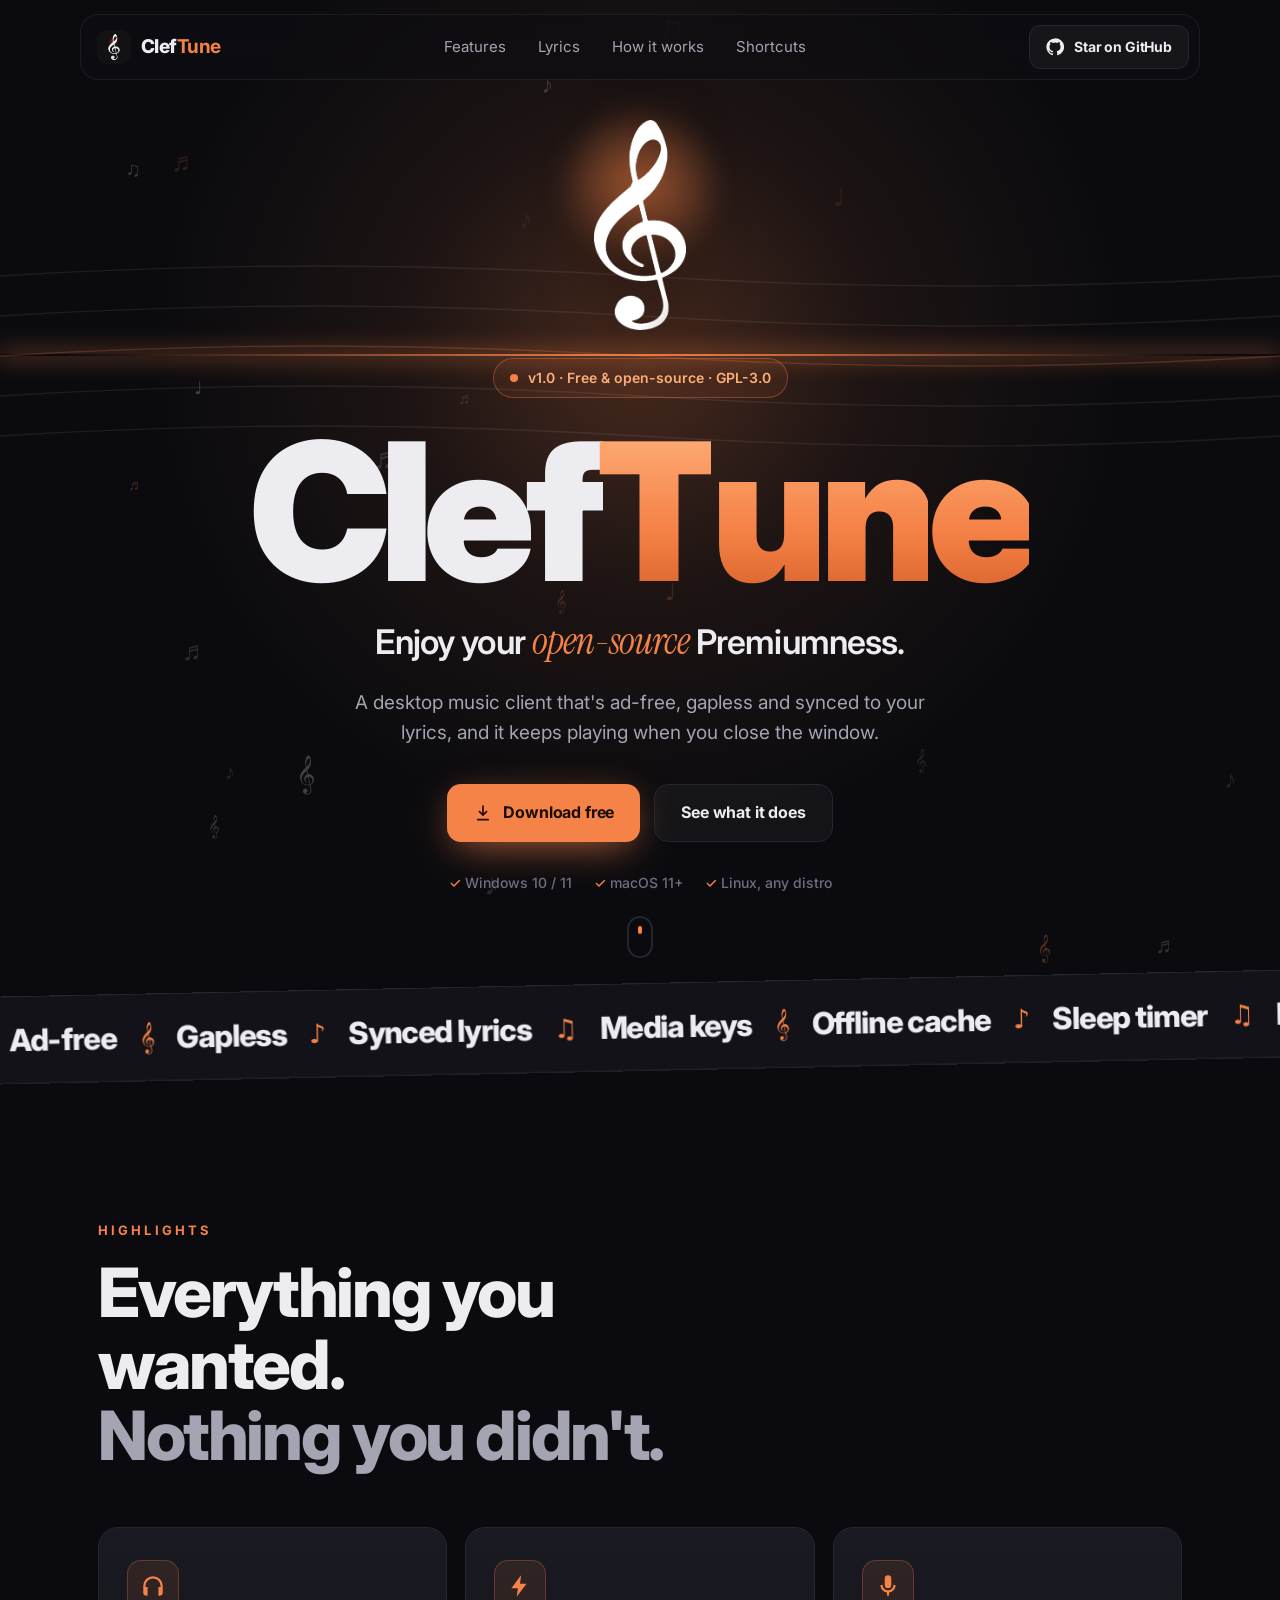
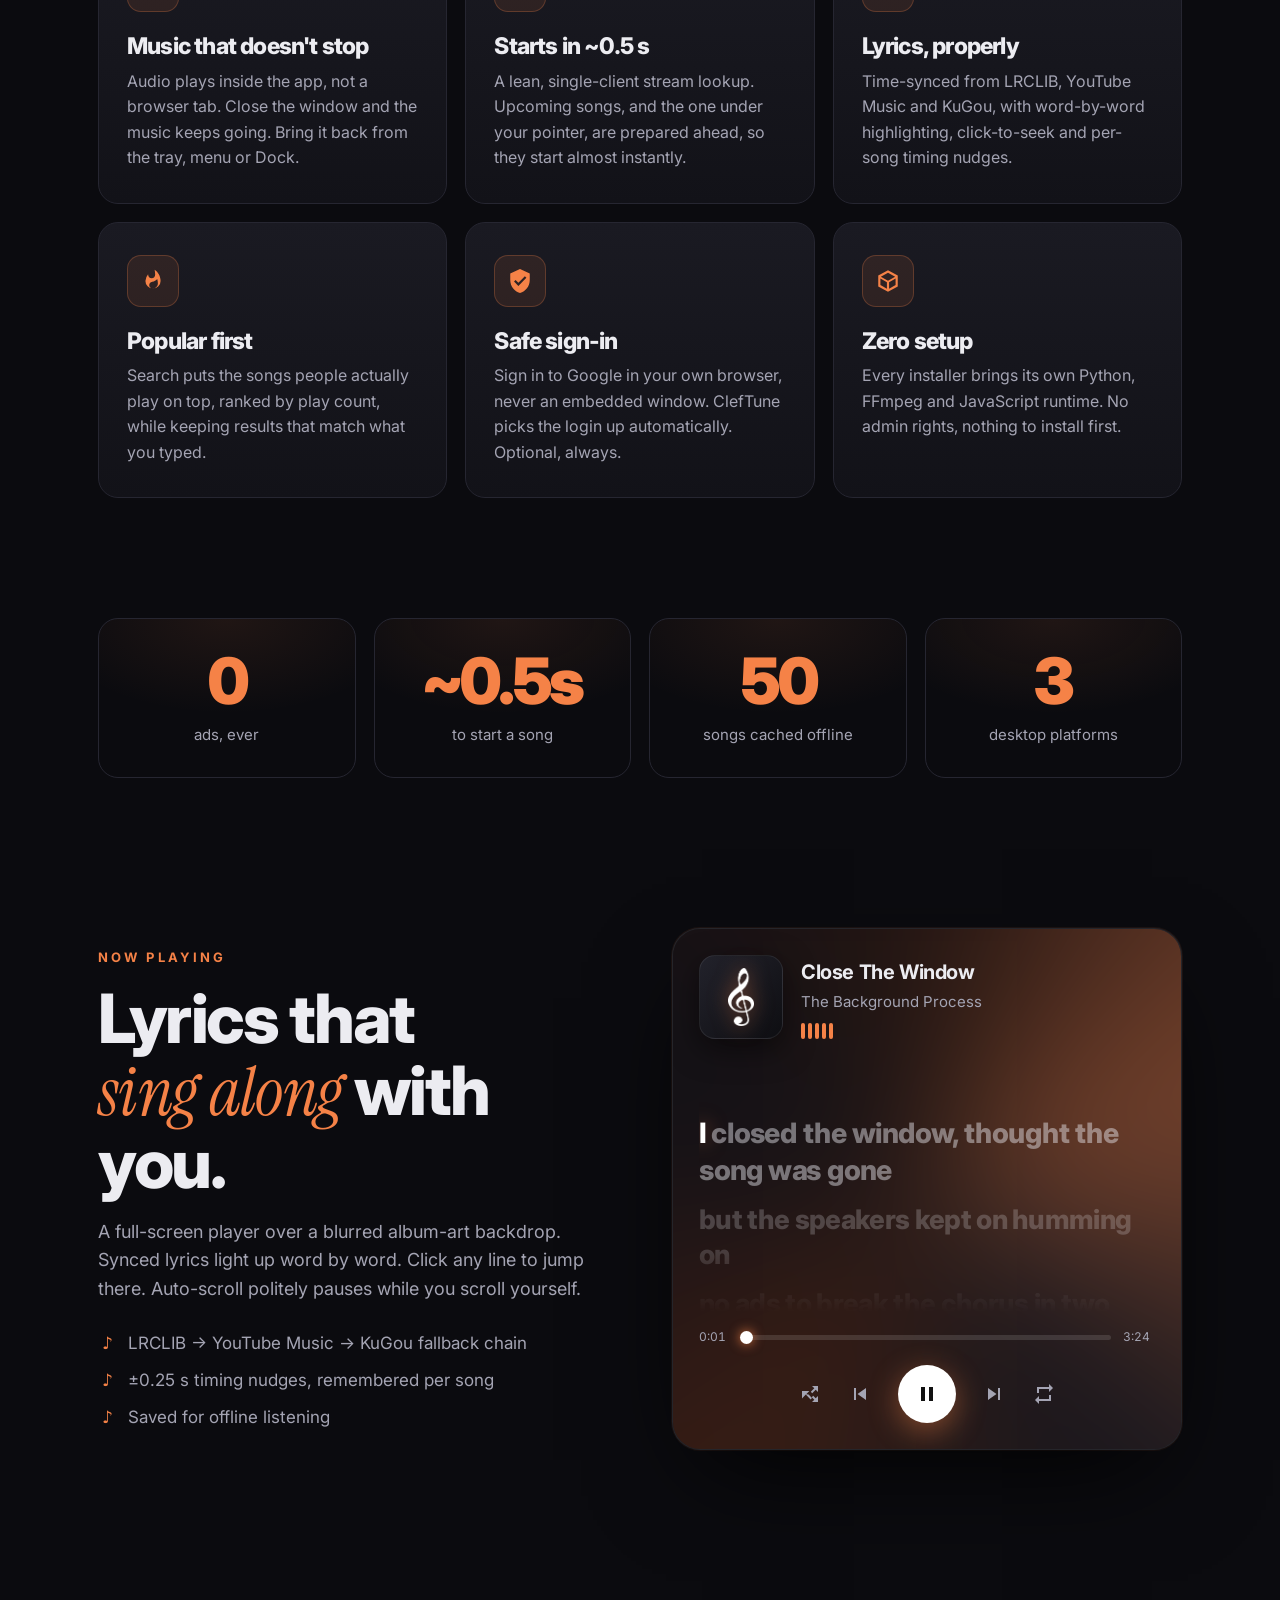
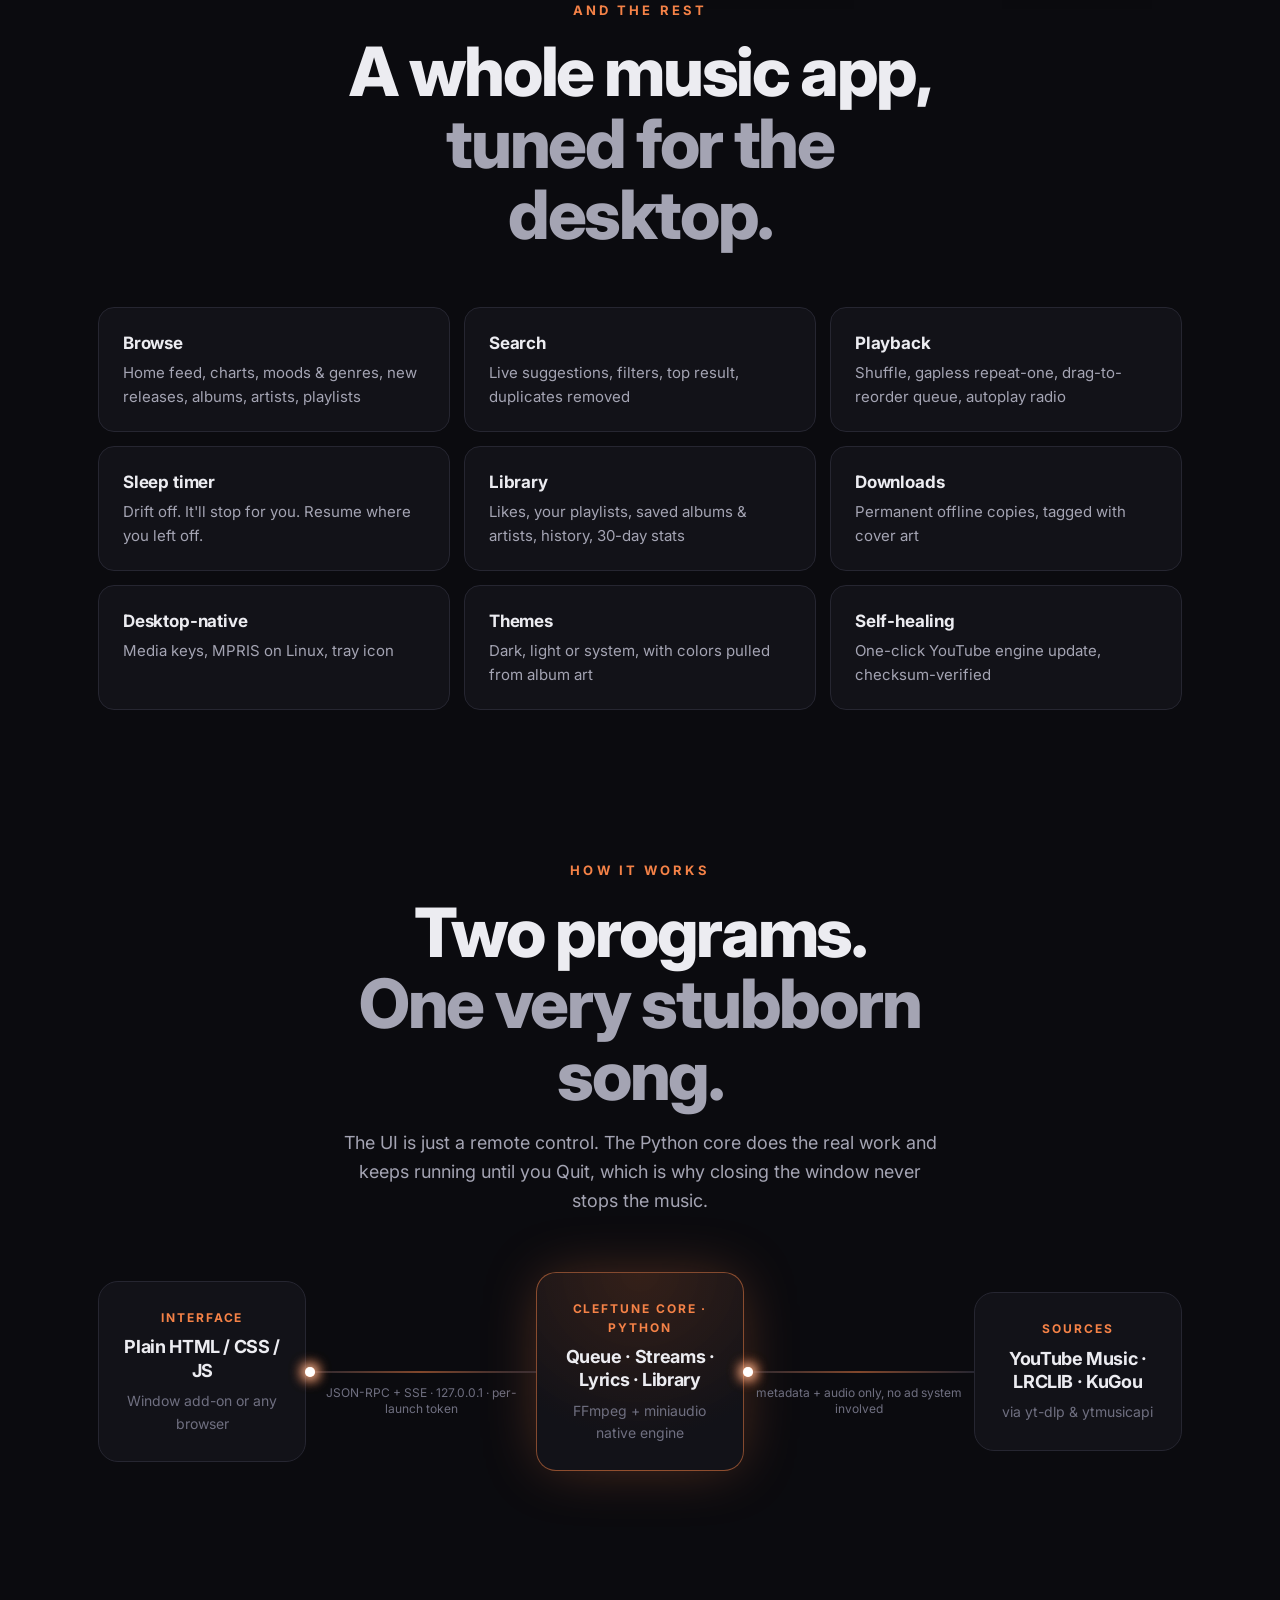
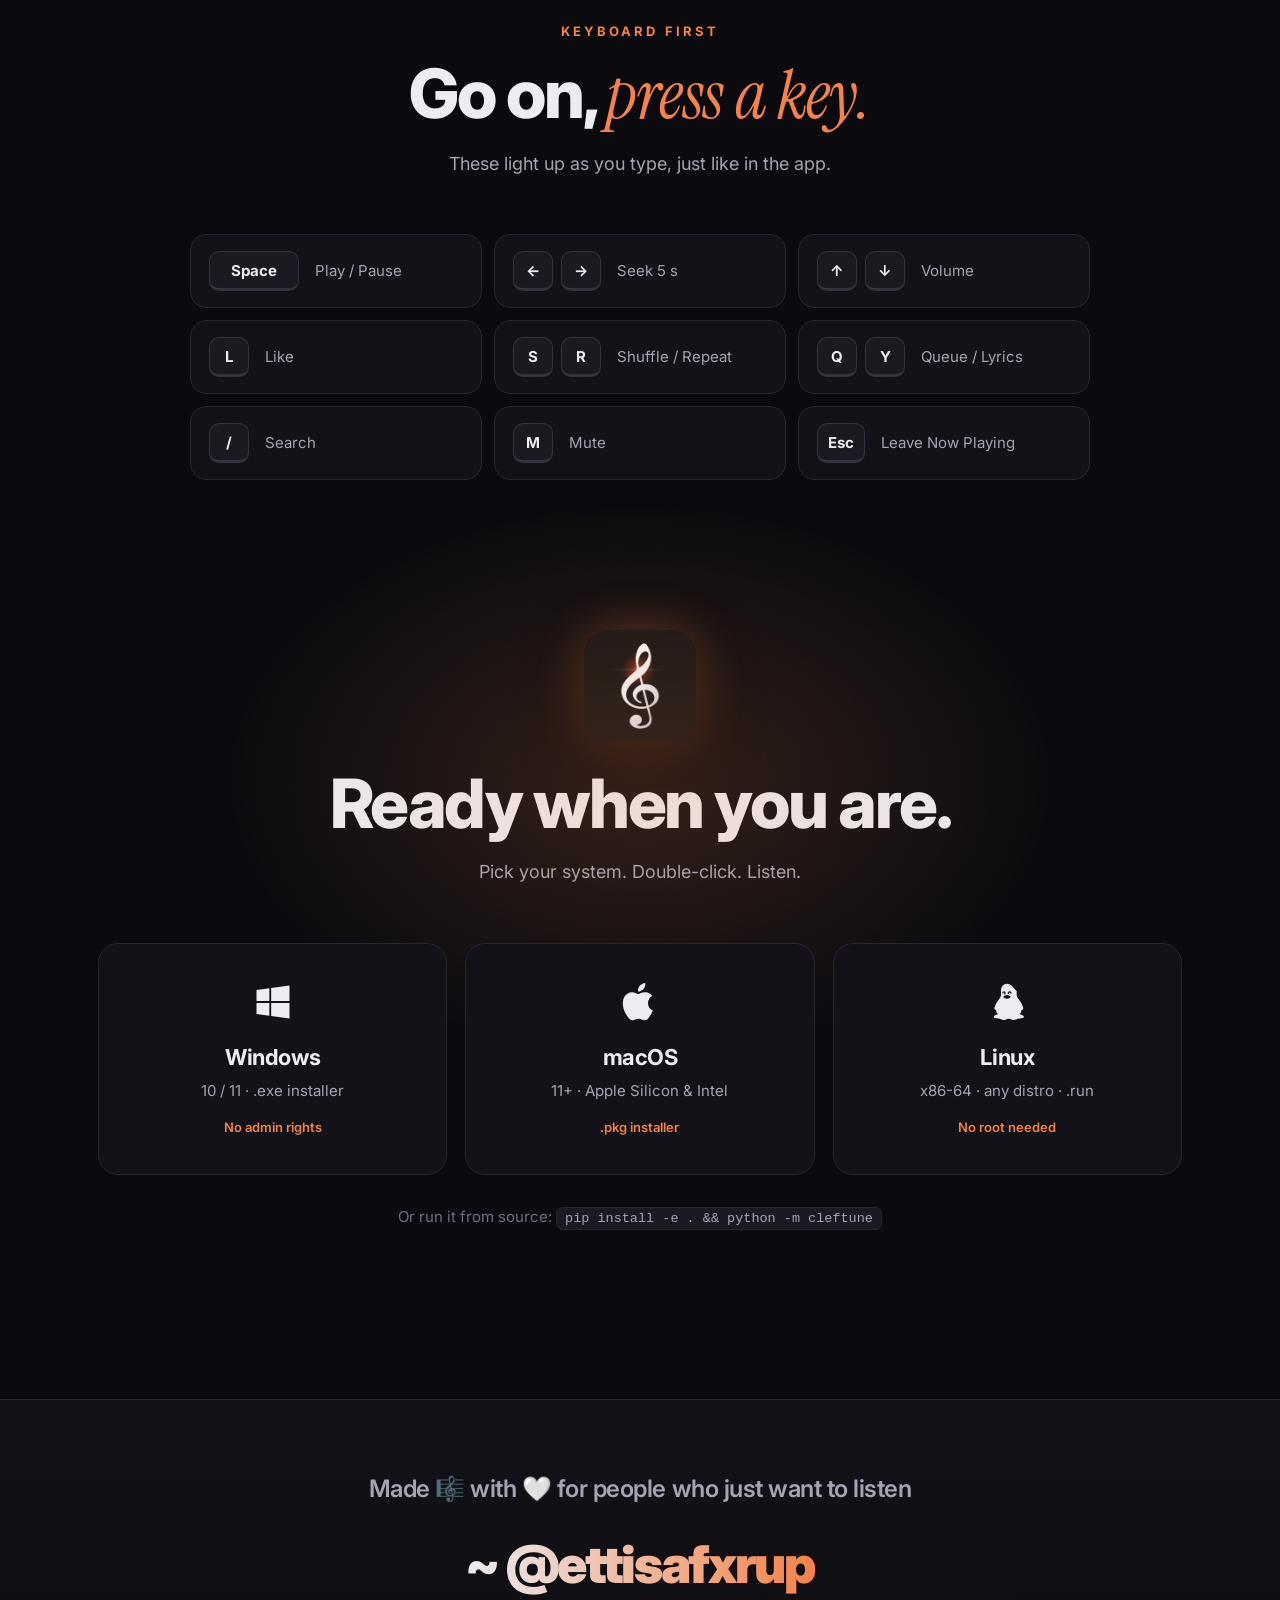
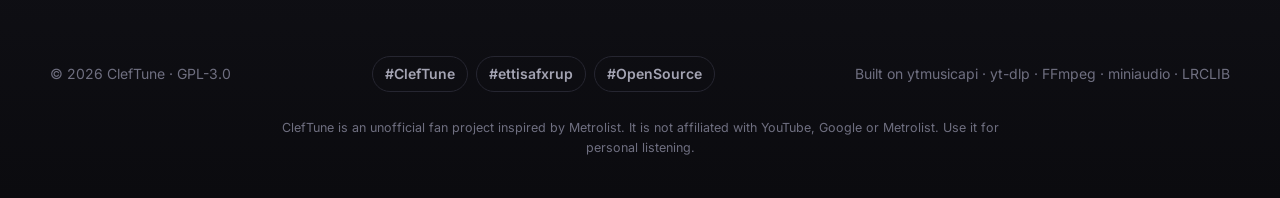
==== docs/index.html @ 4bea522e "web: cleftune web added" ====
<!doctype html>
<html lang="en" class="no-js">
<head>
  <meta charset="utf-8">
  <meta name="viewport" content="width=device-width, initial-scale=1">
  <title>ClefTune · Enjoy your Open-source Premiumness</title>
  <meta name="description" content="ClefTune is a free, open-source desktop music client for Windows, macOS and Linux. Ad-free, gapless, synced lyrics, and it keeps playing when you close the window.">
  <meta name="author" content="ettisafxrup">
  <meta name="theme-color" content="#0e0e12">
  <meta property="og:title" content="ClefTune">
  <meta property="og:description" content="Ad-free, gapless desktop music with synced lyrics. Free and open-source for Windows, macOS and Linux.">
  <meta property="og:image" content="assets/logo.png">
  <link rel="icon" type="image/png" href="assets/logo.png">
  <link rel="preconnect" href="https://fonts.googleapis.com">
  <link rel="preconnect" href="https://fonts.gstatic.com" crossorigin>
  <link href="https://fonts.googleapis.com/css2?family=Inter:wght@400;500;600;700;800;900&family=Instrument+Serif:ital@1&display=swap" rel="stylesheet">
  <link rel="stylesheet" href="style.css">
  <script defer src="script.js"></script>
</head>
<body>
  <div class="cursor" aria-hidden="true"><div class="cursor-clef"></div></div>
  <div class="cursor-ring" aria-hidden="true"></div>
  <div class="progress" aria-hidden="true"></div>

  <header class="nav">
    <a class="brand" href="#top" aria-label="ClefTune home">
      <img src="assets/logo.png" alt="" width="34" height="34">
      <span>Clef<b>Tune</b></span>
    </a>
    <nav class="nav-links">
      <a href="#features">Features</a>
      <a href="#lyrics">Lyrics</a>
      <a href="#how">How it works</a>
      <a href="#keys">Shortcuts</a>
    </nav>
    <a class="btn btn-ghost btn-sm magnetic" href="https://github.com/ettisafxrup/ClefTune" target="_blank" rel="noopener">
      <svg viewBox="0 0 24 24" width="18" height="18" aria-hidden="true"><path fill="currentColor" d="M12 .5a11.5 11.5 0 0 0-3.64 22.41c.58.1.79-.25.79-.56v-2c-3.2.7-3.88-1.37-3.88-1.37-.53-1.33-1.28-1.69-1.28-1.69-1.05-.71.08-.7.08-.7 1.16.08 1.77 1.19 1.77 1.19 1.03 1.77 2.7 1.26 3.36.96.1-.75.4-1.26.73-1.55-2.55-.29-5.24-1.28-5.24-5.68 0-1.26.45-2.28 1.19-3.09-.12-.29-.52-1.46.11-3.05 0 0 .97-.31 3.17 1.18a11 11 0 0 1 5.77 0c2.2-1.49 3.17-1.18 3.17-1.18.63 1.59.23 2.76.11 3.05.74.81 1.19 1.83 1.19 3.09 0 4.41-2.69 5.38-5.25 5.67.41.36.78 1.06.78 2.14v3.17c0 .31.21.67.8.56A11.5 11.5 0 0 0 12 .5Z"/></svg>
      <span>Star on GitHub</span>
    </a>
  </header>

  <main id="top">
    <!-- ============ HERO ============ -->
    <section class="hero">
      <canvas class="notes" aria-hidden="true"></canvas>
      <div class="hero-glow" aria-hidden="true"></div>
      <div class="staff" aria-hidden="true">
        <svg viewBox="0 0 1440 200" preserveAspectRatio="none">
          <path d="M0 20 Q 360 0 720 20 T 1440 20"/>
          <path d="M0 60 Q 360 40 720 60 T 1440 60"/>
          <path d="M0 100 Q 360 80 720 100 T 1440 100"/>
          <path d="M0 140 Q 360 120 720 140 T 1440 140"/>
          <path d="M0 180 Q 360 160 720 180 T 1440 180"/>
        </svg>
        <div class="flare"></div>
      </div>

      <div class="hero-inner">
        <div class="hero-clef" aria-hidden="true">
          <div class="clef-glow"></div>
          <img src="assets/clef.png" alt="" width="211" height="480">
        </div>

        <p class="pill reveal"><span class="dot"></span> v1.0 · Free &amp; open-source · GPL-3.0</p>
        <h1 class="title" aria-label="ClefTune">
          <span class="split">Clef</span><span class="split accent">Tune</span>
        </h1>
        <p class="tagline reveal">Enjoy your <em>open-source</em> Premiumness.</p>
        <p class="lede reveal">A desktop music client that's ad-free, gapless and synced to your lyrics, and it keeps playing when you close the window.</p>

        <div class="cta reveal">
          <a class="btn btn-primary magnetic" href="#download">
            <svg viewBox="0 0 24 24" width="20" height="20" aria-hidden="true"><path fill="currentColor" d="M12 16 6.5 10.5l1.4-1.4 3.1 3.1V3h2v9.2l3.1-3.1 1.4 1.4L12 16Zm-7 5v-2h14v2H5Z"/></svg>
            Download free
          </a>
          <a class="btn btn-ghost magnetic" href="#features">See what it does</a>
        </div>

        <ul class="platforms reveal" aria-label="Platforms">
          <li>Windows 10 / 11</li><li>macOS 11+</li><li>Linux, any distro</li>
        </ul>
      </div>

      <a class="scroll-hint" href="#marquee" aria-label="Scroll down"><span></span></a>
    </section>

    <!-- ============ MARQUEE ============ -->
    <div class="marquee" id="marquee" aria-hidden="true">
      <div class="marquee-track">
        <span>Ad-free</span><i>𝄞</i><span>Gapless</span><i>♪</i><span>Synced lyrics</span><i>♫</i><span>Media keys</span><i>𝄞</i><span>Offline cache</span><i>♪</i><span>Sleep timer</span><i>♫</i><span>Radio mixes</span><i>𝄞</i><span>Zero setup</span><i>♪</i><span>Colors from album art</span><i>♫</i>
        <span>Ad-free</span><i>𝄞</i><span>Gapless</span><i>♪</i><span>Synced lyrics</span><i>♫</i><span>Media keys</span><i>𝄞</i><span>Offline cache</span><i>♪</i><span>Sleep timer</span><i>♫</i><span>Radio mixes</span><i>𝄞</i><span>Zero setup</span><i>♪</i><span>Colors from album art</span><i>♫</i>
      </div>
    </div>

    <!-- ============ FEATURES ============ -->
    <section class="section" id="features">
      <div class="section-head reveal">
        <p class="kicker">Highlights</p>
        <h2>Everything you wanted.<br><span class="muted">Nothing you didn't.</span></h2>
      </div>

      <div class="cards">
        <article class="card reveal" style="--d:0">
          <div class="card-icon">
            <svg viewBox="0 0 24 24"><path d="M12 3a9 9 0 0 0-9 9v6a3 3 0 0 0 3 3h1v-8H5v-1a7 7 0 0 1 14 0v1h-2v8h1a3 3 0 0 0 3-3v-6a9 9 0 0 0-9-9Z"/></svg>
          </div>
          <h3>Music that doesn't stop</h3>
          <p>Audio plays inside the app, not a browser tab. Close the window and the music keeps going. Bring it back from the tray, menu or Dock.</p>
        </article>
        <article class="card reveal" style="--d:1">
          <div class="card-icon">
            <svg viewBox="0 0 24 24"><path d="M13 2 4 14h6l-1 8 9-12h-6l1-8Z"/></svg>
          </div>
          <h3>Starts in ~0.5 s</h3>
          <p>A lean, single-client stream lookup. Upcoming songs, and the one under your pointer, are prepared ahead, so they start almost instantly.</p>
        </article>
        <article class="card reveal" style="--d:2">
          <div class="card-icon">
            <svg viewBox="0 0 24 24"><path d="M12 14a3 3 0 0 0 3-3V5a3 3 0 0 0-6 0v6a3 3 0 0 0 3 3Zm5-3a5 5 0 0 1-10 0H5a7 7 0 0 0 6 6.92V21h2v-3.08A7 7 0 0 0 19 11h-2Z"/></svg>
          </div>
          <h3>Lyrics, properly</h3>
          <p>Time-synced from LRCLIB, YouTube Music and KuGou, with word-by-word highlighting, click-to-seek and per-song timing nudges.</p>
        </article>
        <article class="card reveal" style="--d:0">
          <div class="card-icon">
            <svg viewBox="0 0 24 24"><path d="M13.5 1.5S14 4 14 6c0 2-1.3 3.5-3.2 3.5-1.9 0-3.3-1.5-3.3-3.5V5.8A10 10 0 0 0 5 12a7 7 0 0 0 14 0c0-4.4-2.2-8.3-5.5-10.5ZM11.7 19c-1.8 0-3.2-1.4-3.2-3.1 0-1.6 1-2.7 2.8-3.1 1.8-.4 3.6-1.2 4.6-2.6.4 1.3.6 2.7.6 4.1 0 2.6-2.1 4.7-4.8 4.7Z"/></svg>
          </div>
          <h3>Popular first</h3>
          <p>Search puts the songs people actually play on top, ranked by play count, while keeping results that match what you typed.</p>
        </article>
        <article class="card reveal" style="--d:1">
          <div class="card-icon">
            <svg viewBox="0 0 24 24"><path d="M12 1 3 5v6c0 5.6 3.8 10.7 9 12 5.2-1.3 9-6.4 9-12V5l-9-4Zm-1.5 15.5-4-4 1.4-1.4 2.6 2.6 6-6 1.4 1.4-7.4 7.4Z"/></svg>
          </div>
          <h3>Safe sign-in</h3>
          <p>Sign in to Google in your own browser, never an embedded window. ClefTune picks the login up automatically. Optional, always.</p>
        </article>
        <article class="card reveal" style="--d:2">
          <div class="card-icon">
            <svg viewBox="0 0 24 24"><path d="m12 2 9 5v10l-9 5-9-5V7l9-5Zm0 2.3L5.4 8 12 11.7 18.6 8 12 4.3ZM5 9.7v6.1l6 3.4v-6.1L5 9.7Zm8 9.5 6-3.4V9.7l-6 3.4v6.1Z"/></svg>
          </div>
          <h3>Zero setup</h3>
          <p>Every installer brings its own Python, FFmpeg and JavaScript runtime. No admin rights, nothing to install first.</p>
        </article>
      </div>
    </section>

    <!-- ============ STATS ============ -->
    <section class="stats">
      <div class="stat reveal"><b><span class="count" data-to="0">0</span></b><span>ads, ever</span></div>
      <div class="stat reveal"><b>~<span class="count" data-to="0.5" data-dec="1">0</span>s</b><span>to start a song</span></div>
      <div class="stat reveal"><b><span class="count" data-to="50">0</span></b><span>songs cached offline</span></div>
      <div class="stat reveal"><b><span class="count" data-to="3">0</span></b><span>desktop platforms</span></div>
    </section>

    <!-- ============ NOW PLAYING / LYRICS ============ -->
    <section class="section split-section" id="lyrics">
      <div class="section-head reveal">
        <p class="kicker">Now Playing</p>
        <h2>Lyrics that<br><span class="serif">sing along</span> with you.</h2>
        <p class="muted">A full-screen player over a blurred album-art backdrop. Synced lyrics light up word by word. Click any line to jump there. Auto-scroll politely pauses while you scroll yourself.</p>
        <ul class="ticks">
          <li>LRCLIB → YouTube Music → KuGou fallback chain</li>
          <li>±0.25 s timing nudges, remembered per song</li>
          <li>Saved for offline listening</li>
        </ul>
      </div>

      <div class="player reveal" aria-label="Animated preview of the Now Playing screen">
        <div class="player-bg"></div>
        <div class="player-top">
          <div class="art">
            <img src="assets/clef.png" alt="" width="211" height="480">
          </div>
          <div class="meta">
            <b>Close The Window</b>
            <span>The Background Process</span>
            <div class="eq" aria-hidden="true"><i></i><i></i><i></i><i></i><i></i></div>
          </div>
        </div>
        <div class="lyrics" aria-hidden="true"></div>
        <div class="bar">
          <span class="time cur">0:00</span>
          <div class="track"><div class="fill"></div><div class="knob"></div></div>
          <span class="time">3:24</span>
        </div>
        <div class="controls" aria-hidden="true">
          <svg viewBox="0 0 24 24"><path d="M10.6 12.6 14 16l-1.4 1.4-4.8-4.8L4 16.4V9h7.4L8.2 12.2l2.4.4ZM14 4h6v6l-2.3-2.3-3.5 3.5-1.4-1.4 3.5-3.5L14 4Zm6 10v6h-6l2.3-2.3-2.5-2.5 1.4-1.4 2.5 2.5L20 14Z"/></svg>
          <svg viewBox="0 0 24 24"><path d="M6 6h2v12H6V6Zm3.5 6L18 18V6l-8.5 6Z"/></svg>
          <button class="play" tabindex="-1"><svg viewBox="0 0 24 24"><path d="M6 5h4v14H6V5Zm8 0h4v14h-4V5Z"/></svg></button>
          <svg viewBox="0 0 24 24"><path d="M16 6h2v12h-2V6ZM6 18l8.5-6L6 6v12Z"/></svg>
          <svg viewBox="0 0 24 24"><path d="M7 7h10v3l4-4-4-4v3H5v6h2V7Zm10 10H7v-3l-4 4 4 4v-3h12v-6h-2v4Z"/></svg>
        </div>
      </div>
    </section>

    <!-- ============ EVERYTHING ELSE ============ -->
    <section class="section" id="more">
      <div class="section-head reveal center">
        <p class="kicker">And the rest</p>
        <h2>A whole music app,<br><span class="muted">tuned for the desktop.</span></h2>
      </div>
      <div class="chips">
        <div class="chip reveal"><b>Browse</b>Home feed, charts, moods &amp; genres, new releases, albums, artists, playlists</div>
        <div class="chip reveal"><b>Search</b>Live suggestions, filters, top result, duplicates removed</div>
        <div class="chip reveal"><b>Playback</b>Shuffle, gapless repeat-one, drag-to-reorder queue, autoplay radio</div>
        <div class="chip reveal"><b>Sleep timer</b>Drift off. It'll stop for you. Resume where you left off.</div>
        <div class="chip reveal"><b>Library</b>Likes, your playlists, saved albums &amp; artists, history, 30-day stats</div>
        <div class="chip reveal"><b>Downloads</b>Permanent offline copies, tagged with cover art</div>
        <div class="chip reveal"><b>Desktop-native</b>Media keys, MPRIS on Linux, tray icon</div>
        <div class="chip reveal"><b>Themes</b>Dark, light or system, with colors pulled from album art</div>
        <div class="chip reveal"><b>Self-healing</b>One-click YouTube engine update, checksum-verified</div>
      </div>
    </section>

    <!-- ============ HOW IT WORKS ============ -->
    <section class="section" id="how">
      <div class="section-head reveal center">
        <p class="kicker">How it works</p>
        <h2>Two programs.<br><span class="muted">One very stubborn song.</span></h2>
        <p class="muted narrow">The UI is just a remote control. The Python core does the real work and keeps running until you Quit, which is why closing the window never stops the music.</p>
      </div>

      <div class="diagram reveal">
        <div class="node ui">
          <small>Interface</small>
          <b>Plain HTML / CSS / JS</b>
          <span>Window add-on or any browser</span>
        </div>
        <div class="wire" aria-hidden="true">
          <span class="wire-label">JSON-RPC + SSE · 127.0.0.1 · per-launch token</span>
          <i class="pulse"></i><i class="pulse p2"></i><i class="pulse p3"></i>
        </div>
        <div class="node core">
          <small>ClefTune core · Python</small>
          <b>Queue · Streams · Lyrics · Library</b>
          <span>FFmpeg + miniaudio native engine</span>
        </div>
        <div class="wire" aria-hidden="true">
          <span class="wire-label">metadata + audio only, no ad system involved</span>
          <i class="pulse"></i><i class="pulse p2"></i><i class="pulse p3"></i>
        </div>
        <div class="node src">
          <small>Sources</small>
          <b>YouTube Music · LRCLIB · KuGou</b>
          <span>via yt-dlp &amp; ytmusicapi</span>
        </div>
      </div>
    </section>

    <!-- ============ SHORTCUTS ============ -->
    <section class="section" id="keys">
      <div class="section-head reveal center">
        <p class="kicker">Keyboard first</p>
        <h2>Go on, <span class="serif">press a key.</span></h2>
        <p class="muted">These light up as you type, just like in the app.</p>
      </div>
      <div class="keys reveal">
        <div class="key" data-k=" "><kbd class="wide">Space</kbd><span>Play / Pause</span></div>
        <div class="key" data-k="ArrowLeft ArrowRight"><kbd>←</kbd><kbd>→</kbd><span>Seek 5 s</span></div>
        <div class="key" data-k="ArrowUp ArrowDown"><kbd>↑</kbd><kbd>↓</kbd><span>Volume</span></div>
        <div class="key" data-k="l"><kbd>L</kbd><span>Like</span></div>
        <div class="key" data-k="s r"><kbd>S</kbd><kbd>R</kbd><span>Shuffle / Repeat</span></div>
        <div class="key" data-k="q y"><kbd>Q</kbd><kbd>Y</kbd><span>Queue / Lyrics</span></div>
        <div class="key" data-k="/"><kbd>/</kbd><span>Search</span></div>
        <div class="key" data-k="m"><kbd>M</kbd><span>Mute</span></div>
        <div class="key" data-k="Escape"><kbd>Esc</kbd><span>Leave Now Playing</span></div>
      </div>
    </section>

    <!-- ============ DOWNLOAD ============ -->
    <section class="section download" id="download">
      <div class="download-glow" aria-hidden="true"></div>
      <div class="section-head reveal center">
        <img class="dl-logo" src="assets/logo.png" alt="ClefTune logo" width="112" height="112">
        <h2>Ready when you are.</h2>
        <p class="muted">Pick your system. Double-click. Listen.</p>
      </div>
      <div class="os-grid">
        <a class="os reveal magnetic" href="https://github.com/ettisafxrup/ClefTune/releases/latest" target="_blank" rel="noopener">
          <svg viewBox="0 0 24 24"><path d="M3 5.5 10 4.5v7H3v-6Zm0 13 7 1v-7H3v6Zm8 1.2 10 1.3v-8.5H11v7.2Zm0-15.4v7.2h10V3L11 4.3Z"/></svg>
          <b>Windows</b><span>10 / 11 · .exe installer</span><em>No admin rights</em>
        </a>
        <a class="os reveal magnetic" href="https://github.com/ettisafxrup/ClefTune/releases/latest" target="_blank" rel="noopener">
          <svg viewBox="0 0 24 24"><path d="M16.4 12.6c0-2.6 2.1-3.8 2.2-3.9-1.2-1.8-3.1-2-3.7-2-1.6-.2-3.1.9-3.9.9-.8 0-2-.9-3.3-.9-1.7 0-3.3 1-4.2 2.5-1.8 3.1-.5 7.7 1.3 10.2.8 1.2 1.8 2.6 3.1 2.6 1.3-.1 1.7-.8 3.3-.8 1.5 0 1.9.8 3.3.8 1.4 0 2.2-1.2 3-2.5 1-1.4 1.4-2.8 1.4-2.9 0 0-2.6-1-2.5-4ZM13.9 4.9c.7-.8 1.2-2 1-3.2-1 0-2.2.7-3 1.5-.6.7-1.2 1.9-1 3.1 1.1.1 2.3-.6 3-1.4Z"/></svg>
          <b>macOS</b><span>11+ · Apple Silicon &amp; Intel</span><em>.pkg installer</em>
        </a>
        <a class="os reveal magnetic" href="https://github.com/ettisafxrup/ClefTune/releases/latest" target="_blank" rel="noopener">
          <svg viewBox="0 0 24 24"><path d="M12 2c-2 0-3.3 1.7-3.3 4.1 0 1.4.3 2.3-.5 3.6-.8 1.3-2.6 3.2-3 5.3-.2 1 .3 1.4.7 1.2.5-.2-.2 1.3 1.2 2.3-1.2.6-2.5.8-2.3 1.7.2.9 2.3.6 3.6 1.1 1.2.4 2.2.9 3 .2.4-.3 1.2-.4 1.6-.4s1.2.1 1.6.4c.8.7 1.8.2 3-.2 1.3-.5 3.4-.2 3.6-1.1.2-.9-1.1-1.1-2.3-1.7 1.4-1 .7-2.5 1.2-2.3.4.2.9-.2.7-1.2-.4-2.1-2.2-4-3-5.3-.8-1.3-.5-2.2-.5-3.6C15.3 3.7 14 2 12 2Zm-1.5 4.2c.4 0 .7.5.7 1.1 0 .3-.1.5-.2.7l-.6-.2c.1-.1.1-.3.1-.5 0-.3-.1-.5-.3-.5s-.3.2-.3.5v.1l-.5-.2v-.2c0-.4.4-.8 1.1-.8Zm3 0c.6 0 1 .4 1 .9v.2l-.6.2v-.1c0-.3-.2-.6-.4-.6s-.4.3-.4.6v.3l-.6.1-.1-.6c0-.6.5-1 1.1-1Zm-1.5 2c.8 0 2 .7 2 .9 0 .3-.9 1.1-2 1.1s-2-.9-2-1.1c0-.2 1.2-.9 2-.9Z"/></svg>
          <b>Linux</b><span>x86-64 · any distro · .run</span><em>No root needed</em>
        </a>
      </div>
      <p class="fine reveal">Or run it from source: <code>pip install -e . &amp;&amp; python -m cleftune</code></p>
    </section>
  </main>

  <!-- ============ FOOTER / CREDITS ============ -->
  <footer class="footer">
    <div class="credit reveal">
      <p class="made">Made <span class="beat">🎼</span> with <span class="beat heart">🤍</span> for people who just want to listen</p>
      <a class="handle magnetic" href="https://github.com/ettisafxrup" target="_blank" rel="noopener">~ @ettisafxrup</a>
    </div>
    <div class="foot-row">
      <span>© 2026 ClefTune · <a href="https://github.com/ettisafxrup/ClefTune/blob/main/LICENSE" target="_blank" rel="noopener">GPL-3.0</a></span>
      <span class="tags">
        <a href="https://github.com/ettisafxrup/ClefTune" target="_blank" rel="noopener">#ClefTune</a>
        <a href="https://github.com/ettisafxrup" target="_blank" rel="noopener">#ettisafxrup</a>
        <a href="https://github.com/ettisafxrup/ClefTune" target="_blank" rel="noopener">#OpenSource</a>
      </span>
      <span>Built on ytmusicapi · yt-dlp · FFmpeg · miniaudio · LRCLIB</span>
    </div>
    <p class="disclaimer">ClefTune is an unofficial fan project inspired by Metrolist. It is not affiliated with YouTube, Google or Metrolist. Use it for personal listening.</p>
  </footer>
</body>
</html>
---- docs/style.css ----
/* ClefTune site · vanilla CSS. Animations use transform/opacity only. */
:root {
  --accent: #f58247;
  --accent-2: #ffb07a;
  --accent-ink: #1a0c04;
  --bg: #0b0b0f;
  --bg-2: #121218;
  --bg-3: #1a1a22;
  --line: #262631;
  --text: #ececf1;
  --text-2: #a4a4b3;
  --text-3: #6f6f80;
  --radius: 20px;
  --ease: cubic-bezier(.2, .8, .2, 1);
  --gutter: clamp(16px, 4vw, 48px);
  color-scheme: dark;
}

* { box-sizing: border-box; }
html { scroll-behavior: smooth; -webkit-text-size-adjust: 100%; }
body {
  margin: 0;
  background: var(--bg);
  color: var(--text);
  font: 400 17px/1.6 "Inter", "Segoe UI", system-ui, sans-serif;
  overflow-x: hidden;
  -webkit-font-smoothing: antialiased;
}
img, svg { display: block; }
a { color: inherit; text-decoration: none; }
::selection { background: rgba(245, 130, 71, .4); }
h1, h2, h3 { margin: 0; letter-spacing: -.035em; line-height: 1.05; }
p { margin: 0; }
.muted { color: var(--text-2); }
.serif { font-family: "Instrument Serif", Georgia, serif; font-style: italic; font-weight: 400; color: var(--accent); letter-spacing: -.01em; }

/* ---------- custom clef cursor (fine pointers only, enabled by JS) ---------- */
.cursor, .cursor-ring { position: fixed; top: 0; left: 0; pointer-events: none; z-index: 1000; opacity: 0; will-change: transform; }
.has-cursor, .has-cursor * { cursor: none !important; }
.has-cursor .cursor, .has-cursor .cursor-ring { opacity: 1; }
.cursor-clef {
  width: 20px; height: 46px;
  /* tip of the clef is the hotspot */
  transform: translate(-62%, -2px) rotate(-12deg);
  transform-origin: 62% 0;
  background: #fff;
  -webkit-mask: url(assets/clef-cursor.png) center / contain no-repeat;
          mask: url(assets/clef-cursor.png) center / contain no-repeat;
  filter: drop-shadow(0 0 6px rgba(245, 130, 71, .9));
  transition: transform .25s var(--ease), background-color .2s;
}
.cursor.hover .cursor-clef { background: var(--accent); transform: translate(-62%, -2px) rotate(0deg) scale(1.25); }
.cursor.down .cursor-clef { transform: translate(-62%, -2px) rotate(-24deg) scale(.9); }
.cursor-ring {
  width: 36px; height: 36px; margin: -18px 0 0 -18px;
  border: 1.5px solid rgba(245, 130, 71, .55); border-radius: 50%;
  transition: width .3s var(--ease), height .3s var(--ease), margin .3s var(--ease), background-color .3s, border-color .3s, opacity .3s;
}
.cursor-ring.hover { width: 64px; height: 64px; margin: -32px 0 0 -32px; background: rgba(245, 130, 71, .08); border-color: rgba(245, 130, 71, .9); }
.cursor-ring.hidden, .cursor.hidden { opacity: 0 !important; }

/* ---------- scroll progress ---------- */
.progress {
  position: fixed; top: 0; left: 0; right: 0; height: 3px; z-index: 60;
  background: linear-gradient(90deg, var(--accent), var(--accent-2));
  transform-origin: 0 50%; transform: scaleX(0);
  box-shadow: 0 0 12px rgba(245, 130, 71, .7);
}

/* ---------- nav ---------- */
.nav {
  position: fixed; top: 14px; left: 50%; z-index: 50;
  transform: translateX(-50%);
  width: min(1120px, calc(100% - 2 * var(--gutter)));
  display: flex; align-items: center; justify-content: space-between; gap: 16px;
  padding: 10px 10px 10px 16px;
  background: rgba(14, 14, 18, .62);
  border: 1px solid rgba(255, 255, 255, .07);
  border-radius: 18px;
  -webkit-backdrop-filter: blur(16px) saturate(140%);
          backdrop-filter: blur(16px) saturate(140%);
  transition: transform .5s var(--ease), background-color .3s;
  animation: drop .9s .2s var(--ease) both;
}
.nav.away { transform: translate(-50%, -140%); }
@keyframes drop { from { transform: translate(-50%, -140%); } }
.brand { display: flex; align-items: center; gap: 10px; font-weight: 800; font-size: 19px; letter-spacing: -.03em; }
.brand img { border-radius: 9px; }
.brand b { color: var(--accent); }
.nav-links { display: flex; gap: 4px; }
.nav-links a { padding: 8px 14px; border-radius: 10px; font-size: 15px; color: var(--text-2); transition: color .2s, background-color .2s; }
.nav-links a:hover { color: var(--text); background: rgba(255, 255, 255, .05); }

/* ---------- buttons ---------- */
.btn {
  position: relative; display: inline-flex; align-items: center; gap: 10px;
  padding: 15px 26px; border-radius: 14px;
  font-weight: 700; font-size: 16px; letter-spacing: -.01em;
  transition: transform .35s var(--ease), box-shadow .3s, background-color .3s, border-color .3s;
  isolation: isolate; overflow: hidden;
}
.btn-sm { padding: 10px 16px; font-size: 14px; border-radius: 11px; }
.btn-primary { background: var(--accent); color: var(--accent-ink); box-shadow: 0 10px 40px -10px rgba(245, 130, 71, .8); }
.btn-primary::after {
  content: ""; position: absolute; inset: 0; z-index: -1;
  background: linear-gradient(110deg, transparent 30%, rgba(255, 255, 255, .45) 50%, transparent 70%);
  transform: translateX(-100%);
  animation: shine 3.2s 1.6s ease-in-out infinite;
}
@keyframes shine { 0%, 60% { transform: translateX(-100%); } 100% { transform: translateX(100%); } }
.btn-primary:hover { box-shadow: 0 16px 50px -8px rgba(245, 130, 71, .95); }
.btn-ghost { background: rgba(255, 255, 255, .04); border: 1px solid var(--line); }
.btn-ghost:hover { border-color: rgba(245, 130, 71, .6); background: rgba(245, 130, 71, .07); }

/* ---------- hero ---------- */
.hero {
  position: relative; min-height: min(100svh, 1000px); display: grid; place-items: center;
  padding: 120px var(--gutter) 90px; overflow: hidden; text-align: center;
}
.notes { position: absolute; inset: 0; width: 100%; height: 100%; }
.hero-glow {
  position: absolute; left: 50%; top: 36%; width: 1100px; height: 1100px; max-width: 200vw;
  transform: translate(-50%, -50%);
  background: radial-gradient(circle, rgba(245, 130, 71, .26) 0%, rgba(245, 130, 71, .08) 30%, transparent 62%);
  animation: breathe 7s ease-in-out infinite;
}
@keyframes breathe { 50% { transform: translate(-50%, -50%) scale(1.08); opacity: .8; } }
.staff { position: absolute; left: 0; right: 0; top: 26%; height: 200px; }
.staff svg { width: 100%; height: 100%; overflow: visible; }
.staff path {
  fill: none; stroke: rgba(236, 236, 241, .08); stroke-width: 1.4; vector-effect: non-scaling-stroke;
  stroke-dasharray: 1600; stroke-dashoffset: 1600;
  animation: draw 2.4s var(--ease) forwards;
}
.staff path:nth-child(2) { animation-delay: .1s; }
.staff path:nth-child(3) { animation-delay: .2s; stroke: rgba(245, 130, 71, .22); }
.staff path:nth-child(4) { animation-delay: .3s; }
.staff path:nth-child(5) { animation-delay: .4s; }
@keyframes draw { to { stroke-dashoffset: 0; } }
.flare {
  position: absolute; left: 0; right: 0; top: 98px; height: 2px;
  background: linear-gradient(90deg, transparent 5%, var(--accent) 50%, transparent 95%);
  box-shadow: 0 0 22px 2px rgba(245, 130, 71, .7);
  transform: scaleX(0); opacity: 0;
  animation: flare 1.6s .9s var(--ease) forwards, flicker 4s 2.5s ease-in-out infinite;
}
@keyframes flare { to { transform: scaleX(1); opacity: 1; } }
@keyframes flicker { 50% { opacity: .55; } }

.hero-inner { position: relative; z-index: 2; max-width: 900px; }
.hero-clef { position: relative; width: 92px; height: 210px; margin: 0 auto 28px; animation: rise 1.2s .1s var(--ease) both; }
.hero-clef img { position: relative; width: 100%; height: 100%; object-fit: contain; animation: float 6s ease-in-out infinite; filter: drop-shadow(0 10px 30px rgba(0, 0, 0, .6)); }
.clef-glow {
  position: absolute; left: 50%; top: 32%; width: 180px; height: 180px; transform: translate(-50%, -50%);
  background: radial-gradient(circle, rgba(245, 130, 71, .75), transparent 65%);
  filter: blur(12px); animation: pulse 3s ease-in-out infinite;
}
@keyframes float { 50% { transform: translateY(-12px) rotate(2deg); } }
@keyframes pulse { 50% { transform: translate(-50%, -50%) scale(1.25); opacity: .6; } }
@keyframes rise { from { opacity: 0; transform: translateY(40px) scale(.9); } }

.pill {
  display: inline-flex; align-items: center; gap: 10px;
  padding: 8px 16px; border-radius: 999px; font-size: 14px; font-weight: 600; color: var(--accent-2);
  border: 1px solid rgba(245, 130, 71, .35); background: rgba(245, 130, 71, .07);
}
.dot { width: 8px; height: 8px; border-radius: 50%; background: var(--accent); box-shadow: 0 0 0 0 rgba(245, 130, 71, .7); animation: ping 2s infinite; }
@keyframes ping { 70% { box-shadow: 0 0 0 10px rgba(245, 130, 71, 0); } 100% { box-shadow: 0 0 0 0 rgba(245, 130, 71, 0); } }

.title { font-size: clamp(68px, 15vw, 196px); font-weight: 900; letter-spacing: -.055em; line-height: .95; margin: 22px 0 8px; }
.title .split { display: inline-block; }
.title .char { display: inline-block; opacity: 0; transform: translateY(.5em) rotate(8deg); animation: char .9s var(--ease) forwards; animation-delay: calc(.35s + var(--i) * 55ms); }
.title .accent .char {
  background: linear-gradient(180deg, var(--accent-2), var(--accent) 60%, #d9632b);
  -webkit-background-clip: text; background-clip: text; color: transparent;
}
@keyframes char { to { opacity: 1; transform: none; } }
.tagline { font-size: clamp(22px, 3.2vw, 34px); font-weight: 600; letter-spacing: -.025em; }
.tagline em { font-family: "Instrument Serif", Georgia, serif; font-weight: 400; color: var(--accent); font-size: 1.12em; }
.lede { max-width: 620px; margin: 16px auto 0; color: var(--text-2); font-size: clamp(16px, 1.6vw, 19px); }
.cta { display: flex; flex-wrap: wrap; gap: 14px; justify-content: center; margin-top: 36px; }
.platforms { list-style: none; display: flex; flex-wrap: wrap; justify-content: center; gap: 8px 22px; padding: 0; margin: 30px 0 0; color: var(--text-3); font-size: 14px; font-weight: 500; }
.platforms li::before { content: "✓ "; color: var(--accent); }

.scroll-hint { position: absolute; bottom: 26px; left: 50%; width: 26px; height: 42px; margin-left: -13px; border: 2px solid var(--line); border-radius: 14px; z-index: 2; }
.scroll-hint span { position: absolute; left: 50%; top: 8px; width: 4px; height: 8px; margin-left: -2px; border-radius: 2px; background: var(--accent); animation: wheel 1.8s ease-in-out infinite; }
@keyframes wheel { 60% { transform: translateY(12px); opacity: 0; } 100% { opacity: 0; } }

/* ---------- marquee ---------- */
.marquee { overflow: hidden; border-block: 1px solid var(--line); background: var(--bg-2); padding: 18px 0; transform: rotate(-1.2deg) scale(1.02); }
.marquee-track { display: flex; width: max-content; animation: scroll 38s linear infinite; }
.marquee:hover .marquee-track { animation-play-state: paused; }
.marquee span { font-size: clamp(20px, 2.6vw, 30px); font-weight: 800; letter-spacing: -.03em; padding: 0 22px; white-space: nowrap; }
.marquee i { font-style: normal; color: var(--accent); font-size: 26px; align-self: center; }
@keyframes scroll { to { transform: translateX(-50%); } }

/* ---------- sections ---------- */
.section { position: relative; max-width: 1180px; margin: 0 auto; padding: clamp(90px, 12vw, 150px) var(--gutter) 0; }
.section-head { max-width: 640px; margin-bottom: 56px; }
.section-head.center { margin-inline: auto; text-align: center; }
.section-head h2 { font-size: clamp(38px, 6vw, 68px); font-weight: 800; }
.section-head p.muted { margin-top: 18px; font-size: 18px; }
.narrow { max-width: 600px; margin-inline: auto; }
.kicker { font-size: 13px; font-weight: 700; text-transform: uppercase; letter-spacing: .24em; color: var(--accent); margin-bottom: 16px; }

/* ---------- reveal on scroll ---------- */
.reveal { opacity: 0; transform: translateY(36px); transition: opacity .9s var(--ease), transform .9s var(--ease); transition-delay: calc(var(--d, 0) * 90ms); }
.reveal.in { opacity: 1; transform: none; }
.no-js .reveal { opacity: 1; transform: none; }

/* ---------- feature cards ---------- */
.cards { display: grid; grid-template-columns: repeat(3, 1fr); gap: 18px; }
.card {
  position: relative; padding: 32px 28px; border-radius: var(--radius);
  background: linear-gradient(180deg, var(--bg-3), var(--bg-2));
  border: 1px solid var(--line); overflow: hidden;
  transform-style: preserve-3d;
}
.card.in { transition: opacity .9s var(--ease), transform .25s ease-out, border-color .3s; }
.card::before {
  content: ""; position: absolute; inset: 0; pointer-events: none; opacity: 0; transition: opacity .35s;
  background: radial-gradient(420px circle at var(--mx, 50%) var(--my, 50%), rgba(245, 130, 71, .16), transparent 45%);
}
.card:hover { border-color: rgba(245, 130, 71, .4); }
.card:hover::before { opacity: 1; }
.card-icon {
  width: 52px; height: 52px; display: grid; place-items: center; border-radius: 14px; margin-bottom: 22px;
  background: rgba(245, 130, 71, .1); border: 1px solid rgba(245, 130, 71, .25);
  transition: transform .5s var(--ease), background-color .3s;
}
.card:hover .card-icon { transform: rotate(-8deg) scale(1.1); background: var(--accent); }
.card-icon svg { width: 26px; height: 26px; fill: var(--accent); transition: fill .3s; }
.card:hover .card-icon svg { fill: var(--accent-ink); }
.card h3 { font-size: 23px; font-weight: 800; margin-bottom: 10px; }
.card p { color: var(--text-2); font-size: 16px; }

/* ---------- stats ---------- */
.stats { max-width: 1180px; margin: clamp(80px, 10vw, 120px) auto 0; padding: 0 var(--gutter); display: grid; grid-template-columns: repeat(4, 1fr); gap: 18px; }
.stat { padding: 30px 24px; border-radius: var(--radius); border: 1px solid var(--line); text-align: center; background: radial-gradient(120% 100% at 50% 0%, rgba(245, 130, 71, .09), transparent 60%); }
.stat b { display: block; font-size: clamp(42px, 6vw, 64px); font-weight: 900; letter-spacing: -.05em; line-height: 1; color: var(--accent); font-variant-numeric: tabular-nums; }
.stat > span { display: block; margin-top: 10px; color: var(--text-2); font-size: 15px; }

/* ---------- now playing ---------- */
.split-section { display: grid; grid-template-columns: 1fr 1fr; gap: 64px; align-items: center; }
.split-section .section-head { margin: 0; }
.ticks { list-style: none; padding: 0; margin: 26px 0 0; display: grid; gap: 10px; color: var(--text-2); }
.ticks li { padding-left: 30px; position: relative; }
.ticks li::before { content: "♪"; position: absolute; left: 4px; color: var(--accent); }

.player {
  position: relative; border-radius: 28px; padding: 26px; overflow: hidden; isolation: isolate;
  border: 1px solid rgba(255, 255, 255, .08);
  background: #121218;
  box-shadow: 0 40px 100px -30px rgba(0, 0, 0, .9), 0 0 0 1px rgba(245, 130, 71, .08);
}
.player-bg {
  position: absolute; inset: -40%; z-index: -1;
  background: conic-gradient(from 0deg, #3a1a0b, #f58247 20%, #1d1d25 40%, #6b2d10 60%, #121218 80%, #3a1a0b);
  filter: blur(70px); opacity: .45;
  animation: spin 22s linear infinite;
}
.player.paused .player-bg, .player.paused .eq i { animation-play-state: paused; }
@keyframes spin { to { transform: rotate(1turn); } }
.player-top { display: flex; align-items: center; gap: 18px; }
.art { width: 84px; height: 84px; border-radius: 16px; display: grid; place-items: center; background: linear-gradient(135deg, #22222b, #0e0e12); border: 1px solid rgba(255, 255, 255, .08); flex: none; box-shadow: 0 10px 30px rgba(0, 0, 0, .5); }
.art img { height: 58px; width: auto; filter: drop-shadow(0 0 10px rgba(245, 130, 71, .6)); }
.meta b { display: block; font-size: 20px; letter-spacing: -.02em; }
.meta span { color: var(--text-2); font-size: 15px; }
.eq { display: flex; gap: 3px; height: 16px; margin-top: 8px; align-items: flex-end; }
.eq i { width: 4px; height: 100%; border-radius: 2px; background: var(--accent); transform-origin: bottom; animation: eq 1s ease-in-out infinite; }
.eq i:nth-child(2) { animation-delay: -.3s; animation-duration: .8s; }
.eq i:nth-child(3) { animation-delay: -.6s; animation-duration: 1.2s; }
.eq i:nth-child(4) { animation-delay: -.2s; animation-duration: .9s; }
.eq i:nth-child(5) { animation-delay: -.5s; animation-duration: 1.1s; }
@keyframes eq { 0%, 100% { transform: scaleY(.25); } 50% { transform: scaleY(1); } }

.lyrics { position: relative; height: 252px; margin: 22px 0 14px; overflow: hidden; -webkit-mask: linear-gradient(transparent, #000 22%, #000 70%, transparent); mask: linear-gradient(transparent, #000 22%, #000 70%, transparent); }
.lyrics-inner { transition: transform .7s var(--ease); }
.line { font-size: clamp(20px, 2.3vw, 27px); font-weight: 800; letter-spacing: -.025em; line-height: 1.3; padding: 7px 0; color: rgba(236, 236, 241, .22); transition: color .5s, transform .5s var(--ease), filter .5s; transform-origin: left center; filter: blur(.6px); }
.line.active { color: rgba(236, 236, 241, .45); transform: scale(1.04); filter: none; }
.line.past { color: rgba(236, 236, 241, .35); filter: none; }
.line .w { transition: color .25s, text-shadow .25s; }
.line .w.on { color: #fff; text-shadow: 0 0 18px rgba(245, 130, 71, .55); }

.bar { display: flex; align-items: center; gap: 12px; }
.time { font-size: 12px; color: var(--text-2); font-variant-numeric: tabular-nums; width: 32px; }
.track { position: relative; flex: 1; height: 5px; border-radius: 3px; background: rgba(255, 255, 255, .12); }
.fill { position: absolute; inset: 0; border-radius: 3px; background: linear-gradient(90deg, var(--accent), var(--accent-2)); transform-origin: left; transform: scaleX(0); }
.knob { position: absolute; top: 50%; left: 0; width: 13px; height: 13px; margin: -6.5px 0 0 -6.5px; border-radius: 50%; background: #fff; box-shadow: 0 0 12px rgba(245, 130, 71, .9); }
.controls { display: flex; align-items: center; justify-content: center; gap: 26px; margin-top: 18px; }
.controls svg { width: 24px; height: 24px; fill: var(--text-2); }
.controls .play { width: 58px; height: 58px; border-radius: 50%; border: 0; background: #fff; display: grid; place-items: center; box-shadow: 0 8px 30px rgba(245, 130, 71, .45); }
.controls .play svg { fill: #111; }

/* ---------- chips ---------- */
.chips { display: grid; grid-template-columns: repeat(3, 1fr); gap: 14px; }
.chip { padding: 22px 24px; border-radius: 16px; border: 1px solid var(--line); background: var(--bg-2); color: var(--text-2); font-size: 15px; transition: border-color .3s, transform .4s var(--ease), background-color .3s; }
.chip.in:hover { border-color: rgba(245, 130, 71, .45); transform: translateY(-4px); background: var(--bg-3); }
.chip b { display: block; color: var(--text); font-size: 17px; margin-bottom: 4px; letter-spacing: -.01em; }

/* ---------- diagram ---------- */
.diagram { display: grid; grid-template-columns: 1fr 1.1fr 1fr 1.1fr 1fr; align-items: center; }
.node { padding: 26px 22px; border-radius: var(--radius); border: 1px solid var(--line); background: var(--bg-2); text-align: center; position: relative; }
.node small { display: block; font-size: 12px; text-transform: uppercase; letter-spacing: .16em; color: var(--accent); font-weight: 700; margin-bottom: 8px; }
.node b { display: block; font-size: 18px; letter-spacing: -.02em; line-height: 1.3; }
.node span { display: block; font-size: 14px; color: var(--text-3); margin-top: 8px; }
.node.core { border-color: rgba(245, 130, 71, .5); background: radial-gradient(120% 120% at 50% 0%, rgba(245, 130, 71, .18), var(--bg-2) 70%); box-shadow: 0 0 60px -10px rgba(245, 130, 71, .35); }
.wire { position: relative; height: 2px; background: linear-gradient(90deg, var(--line), rgba(245, 130, 71, .5), var(--line)); margin: 0 -1px; }
.wire-label { position: absolute; left: 10px; right: 10px; top: 14px; text-align: center; font-size: 12px; color: var(--text-3); line-height: 1.4; }
.pulse { position: absolute; top: -4px; left: 0; width: 10px; height: 10px; border-radius: 50%; background: var(--accent); box-shadow: 0 0 14px 2px var(--accent); animation: travel 2.4s linear infinite; }
.pulse.p2 { animation-delay: -.8s; }
.pulse.p3 { animation-delay: -1.6s; background: #fff; box-shadow: 0 0 12px #fff; animation-direction: reverse; }
@keyframes travel { from { transform: translateX(0); opacity: 0; } 10%, 90% { opacity: 1; } to { transform: translateX(var(--len, 160px)); opacity: 0; } }

/* ---------- keys ---------- */
.keys { display: grid; grid-template-columns: repeat(3, 1fr); gap: 12px; max-width: 900px; margin: 0 auto; }
.key { display: flex; align-items: center; gap: 8px; padding: 16px 18px; border-radius: 16px; border: 1px solid var(--line); background: var(--bg-2); transition: border-color .2s, background-color .2s, transform .2s var(--ease); }
.key span { margin-left: 8px; color: var(--text-2); font-size: 15px; }
kbd {
  min-width: 40px; height: 40px; padding: 0 10px; display: inline-grid; place-items: center;
  font: 700 15px/1 "Inter", system-ui, sans-serif; color: var(--text);
  border-radius: 10px; background: var(--bg-3); border: 1px solid #33333f; border-bottom-width: 3px;
  transition: transform .12s, background-color .15s, color .15s, border-color .15s, box-shadow .15s;
}
kbd.wide { min-width: 90px; }
.key.lit { border-color: rgba(245, 130, 71, .7); background: rgba(245, 130, 71, .08); transform: translateY(-2px); }
.key.lit kbd { background: var(--accent); color: var(--accent-ink); border-color: #c4561a; transform: translateY(2px); border-bottom-width: 1px; box-shadow: 0 0 22px rgba(245, 130, 71, .6); }

/* ---------- download ---------- */
.download { text-align: center; }
.download-glow { position: absolute; left: 50%; top: 40%; width: 900px; height: 600px; max-width: 160vw; transform: translate(-50%, -50%); background: radial-gradient(ellipse, rgba(245, 130, 71, .18), transparent 65%); pointer-events: none; }
.dl-logo { margin: 0 auto 26px; border-radius: 26px; box-shadow: 0 20px 60px rgba(0, 0, 0, .6), 0 0 50px -6px rgba(245, 130, 71, .45); animation: float 6s ease-in-out infinite; }
.os-grid { position: relative; display: grid; grid-template-columns: repeat(3, 1fr); gap: 18px; }
.os { display: flex; flex-direction: column; align-items: center; gap: 4px; padding: 36px 24px; border-radius: var(--radius); border: 1px solid var(--line); background: var(--bg-2); transition: border-color .3s, background-color .3s, box-shadow .3s, opacity .9s var(--ease), transform .35s var(--ease); }
.os:hover { border-color: var(--accent); background: var(--bg-3); box-shadow: 0 20px 60px -20px rgba(245, 130, 71, .6); }
.os svg { width: 44px; height: 44px; fill: var(--text); margin-bottom: 12px; transition: fill .3s, transform .5s var(--ease); }
.os:hover svg { fill: var(--accent); transform: translateY(-4px) scale(1.08); }
.os b { font-size: 22px; letter-spacing: -.02em; }
.os span { color: var(--text-2); font-size: 15px; }
.os em { font-style: normal; font-size: 13px; color: var(--accent); margin-top: 10px; font-weight: 600; }
.fine { margin-top: 30px; color: var(--text-3); font-size: 15px; }
code { font-family: ui-monospace, "JetBrains Mono", monospace; font-size: .9em; padding: 3px 8px; border-radius: 7px; background: var(--bg-3); border: 1px solid var(--line); color: var(--text-2); }

/* ---------- footer / credits ---------- */
.footer { margin-top: clamp(110px, 14vw, 170px); padding: 70px var(--gutter) 40px; border-top: 1px solid var(--line); background: linear-gradient(180deg, var(--bg-2), var(--bg)); text-align: center; }
.made { font-size: clamp(18px, 2.4vw, 24px); font-weight: 600; letter-spacing: -.02em; color: var(--text-2); }
.beat { display: inline-block; animation: beat 1.4s ease-in-out infinite; }
.beat.heart { animation-delay: .2s; }
@keyframes beat { 0%, 40%, 100% { transform: scale(1); } 20% { transform: scale(1.25); } }
.handle {
  display: inline-block; margin-top: 14px; font-size: clamp(30px, 5vw, 52px); font-weight: 900; letter-spacing: -.045em;
  background: linear-gradient(90deg, var(--text), var(--accent), var(--accent-2), var(--text));
  background-size: 300% 100%;
  -webkit-background-clip: text; background-clip: text; color: transparent;
  animation: sheen 6s linear infinite;
  transition: transform .35s var(--ease);
}
@keyframes sheen { to { background-position: -300% 0; } }
.foot-row { max-width: 1180px; margin: 50px auto 0; display: flex; flex-wrap: wrap; gap: 14px 28px; justify-content: space-between; align-items: center; font-size: 14px; color: var(--text-3); }
.foot-row a:hover { color: var(--accent); }
.tags { display: flex; gap: 8px; flex-wrap: wrap; justify-content: center; }
.tags a { padding: 6px 12px; border-radius: 999px; border: 1px solid var(--line); color: var(--text-2); font-weight: 600; transition: border-color .2s, color .2s, background-color .2s; }
.tags a:hover { border-color: var(--accent); background: rgba(245, 130, 71, .08); }
.disclaimer { max-width: 760px; margin: 26px auto 0; font-size: 12.5px; color: var(--text-3); }

/* ---------- responsive ---------- */
@media (max-width: 960px) {
  .nav-links { display: none; }
  .cards, .chips, .os-grid { grid-template-columns: 1fr 1fr; }
  .stats { grid-template-columns: 1fr 1fr; }
  .split-section { grid-template-columns: 1fr; gap: 48px; }
  .keys { grid-template-columns: 1fr 1fr; }
  .diagram { grid-template-columns: 1fr; gap: 0; max-width: 420px; margin: 0 auto; }
  .wire { width: 2px; height: 90px; margin: 0 auto; background: linear-gradient(180deg, var(--line), rgba(245, 130, 71, .5), var(--line)); }
  .wire-label { left: 18px; right: auto; top: 50%; transform: translateY(-50%); width: 240px; text-align: left; }
  .pulse { left: -4px; top: 0; animation-name: travel-y; }
  @keyframes travel-y { from { transform: translateY(0); opacity: 0; } 10%, 90% { opacity: 1; } to { transform: translateY(80px); opacity: 0; } }
}
@media (max-width: 600px) {
  body { font-size: 16px; }
  .nav .btn span { display: none; }
  .cards, .chips, .os-grid, .keys { grid-template-columns: 1fr; }
  .stat { padding: 22px 12px; }
  .player { padding: 18px; border-radius: 22px; }
  .lyrics { height: 220px; }
  .controls { gap: 18px; }
  .foot-row { justify-content: center; text-align: center; }
  .wire-label { width: calc(50vw - 40px); }
}

/* ---------- reduced motion ---------- */
@media (prefers-reduced-motion: reduce) {
  *, *::before, *::after { animation-duration: .001ms !important; animation-iteration-count: 1 !important; transition-duration: .001ms !important; scroll-behavior: auto !important; }
  .reveal { opacity: 1; transform: none; }
  .title .char { opacity: 1; transform: none; }
}
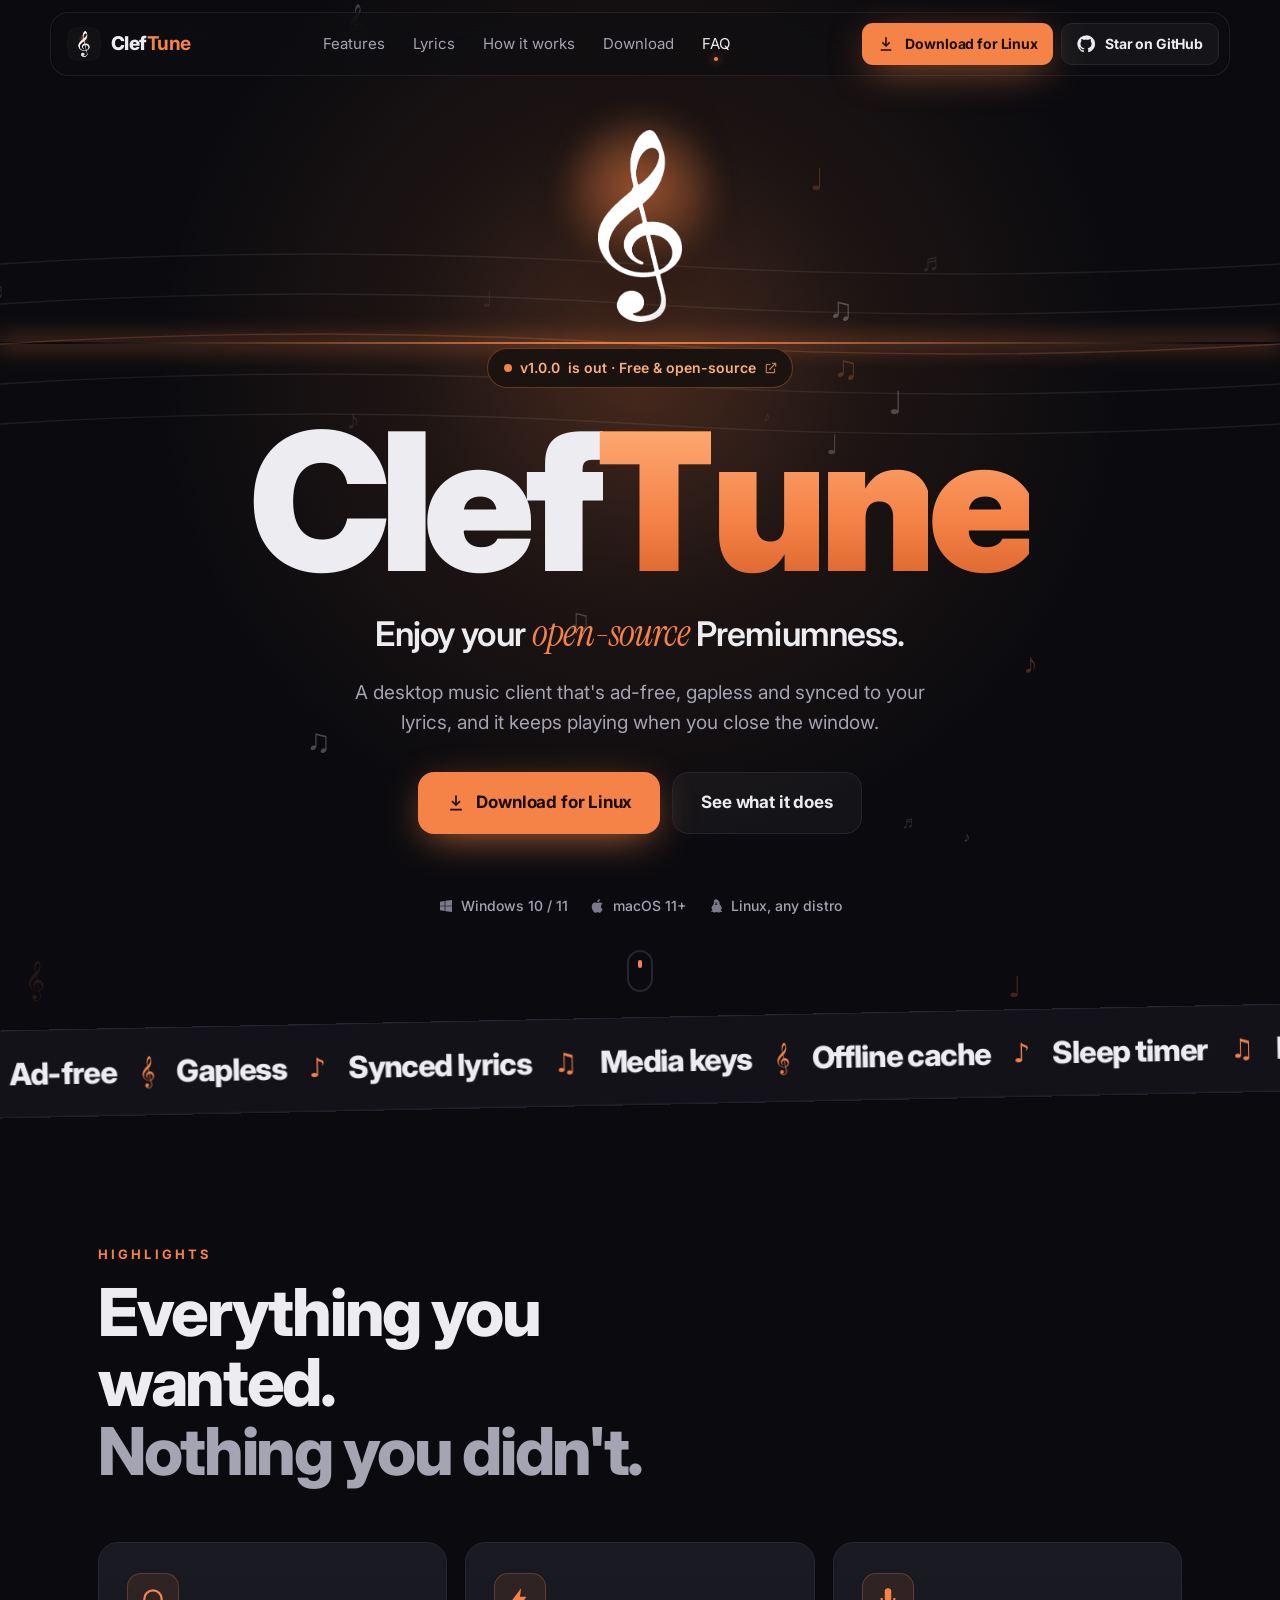
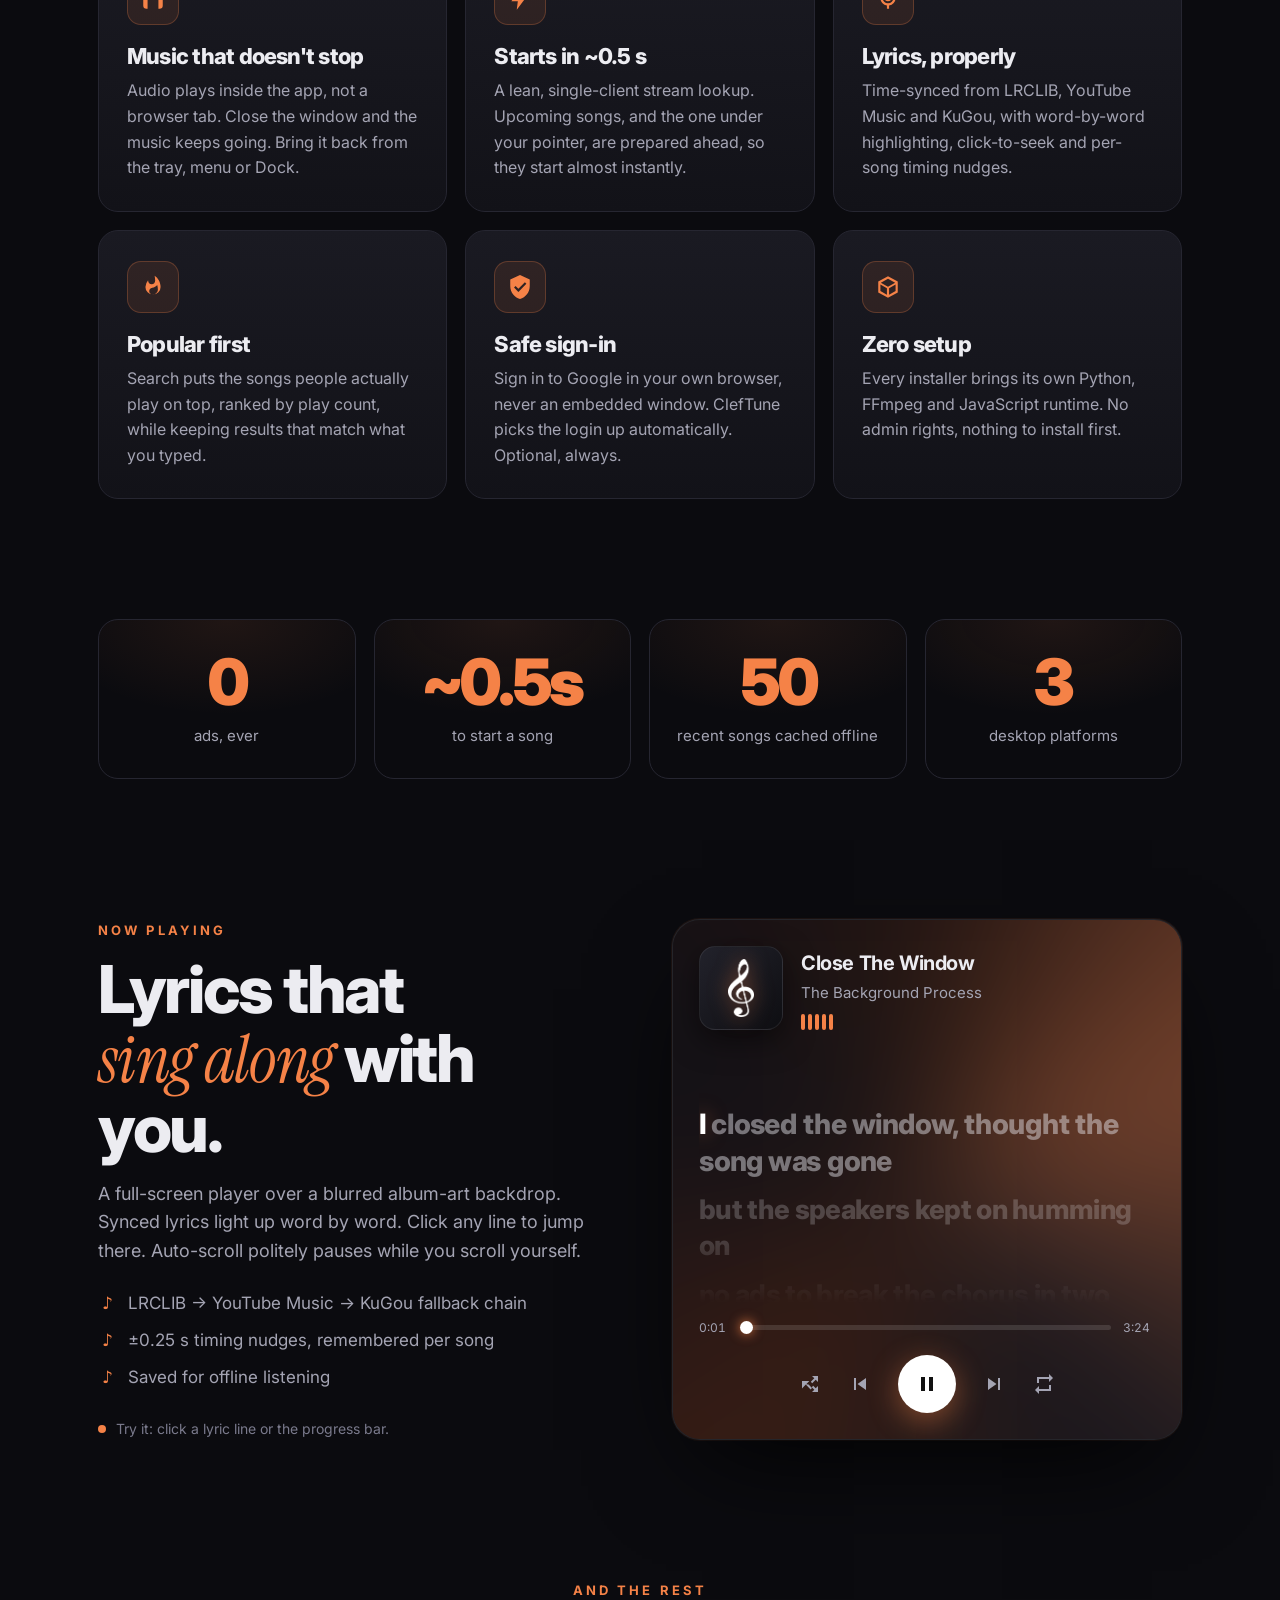
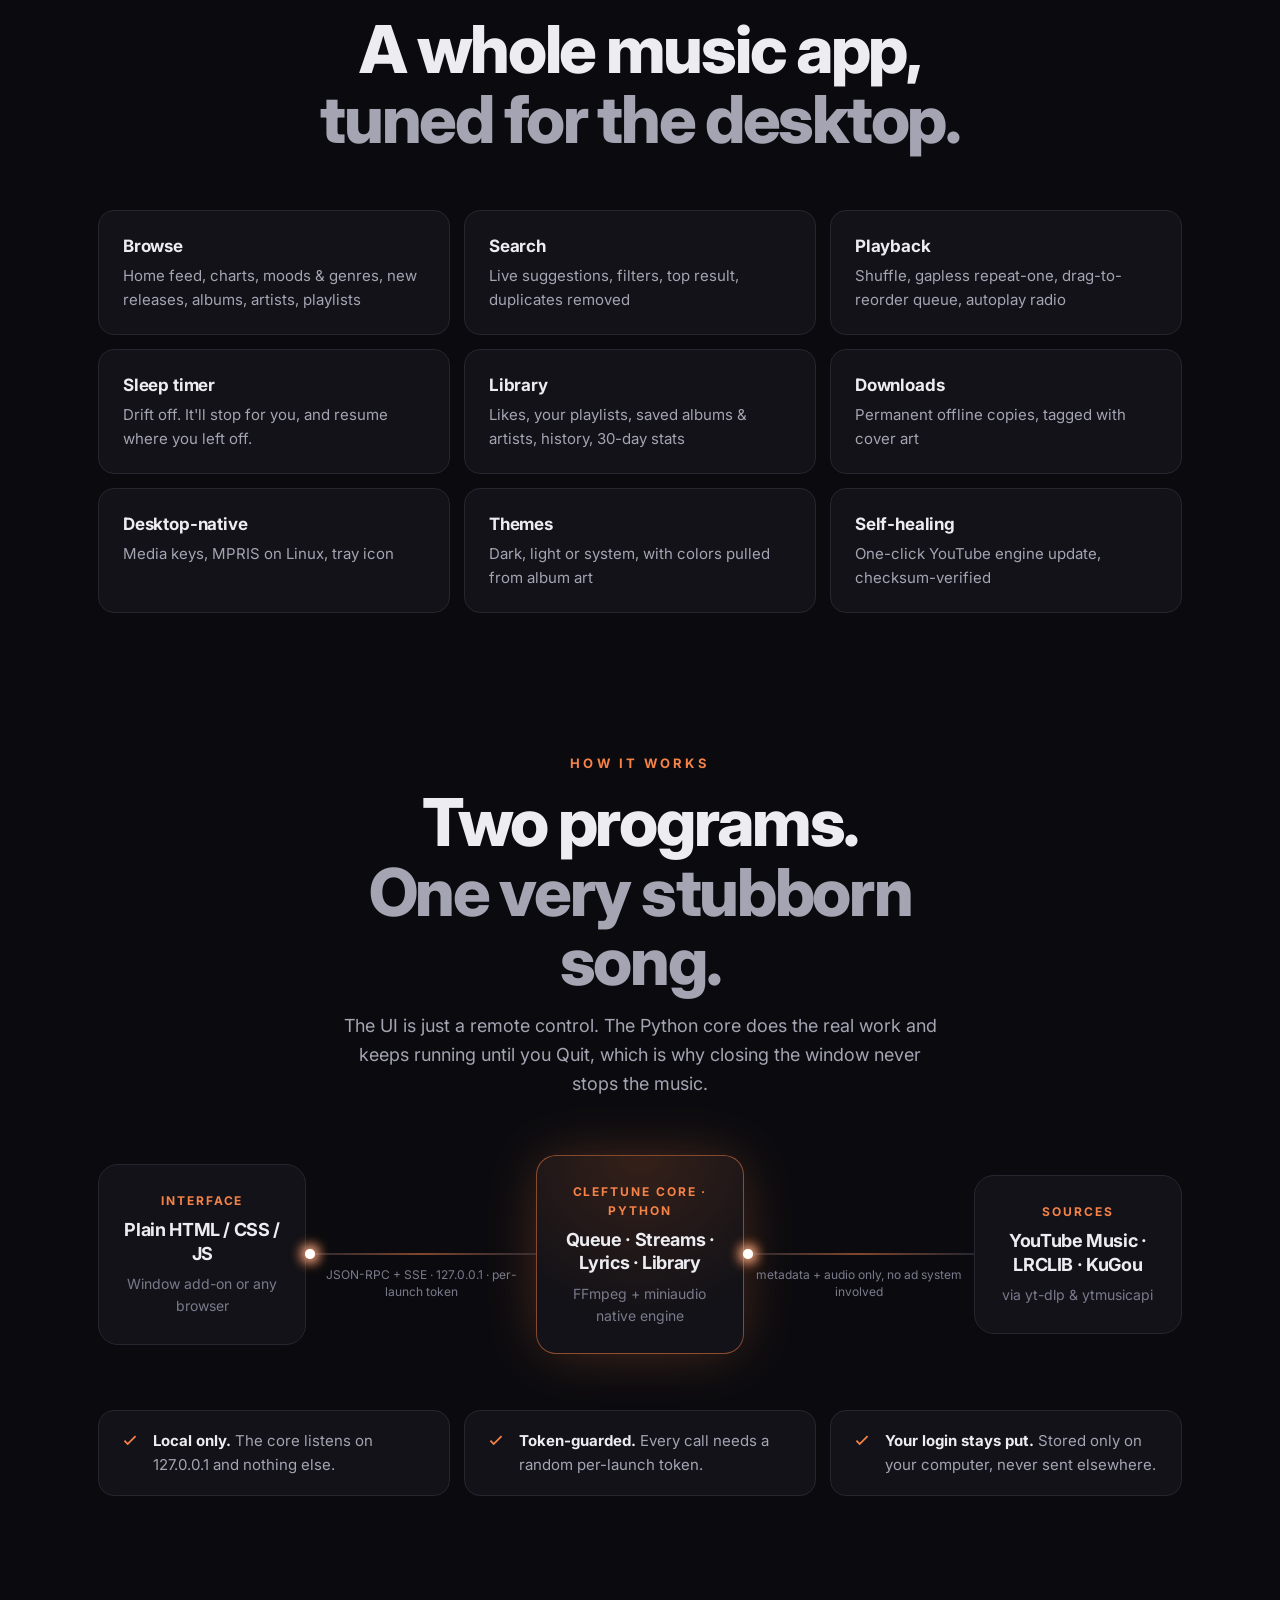
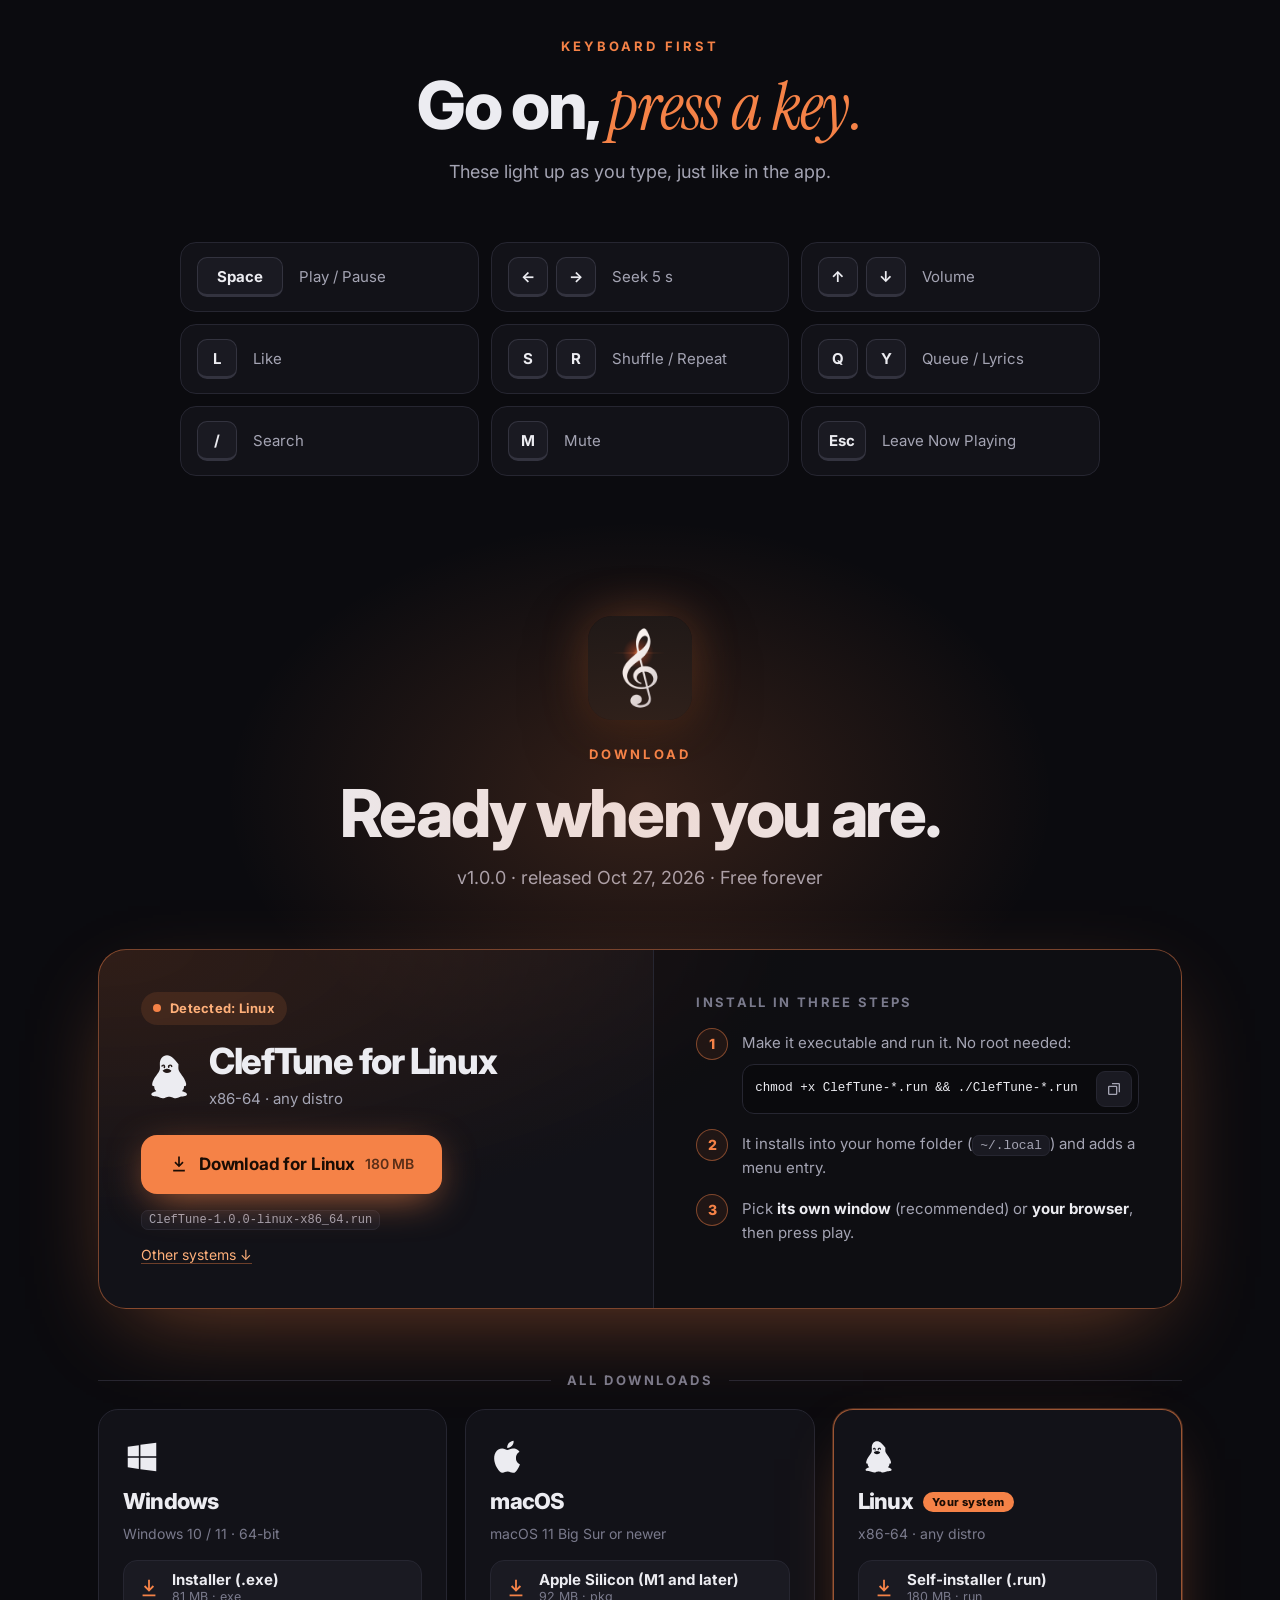
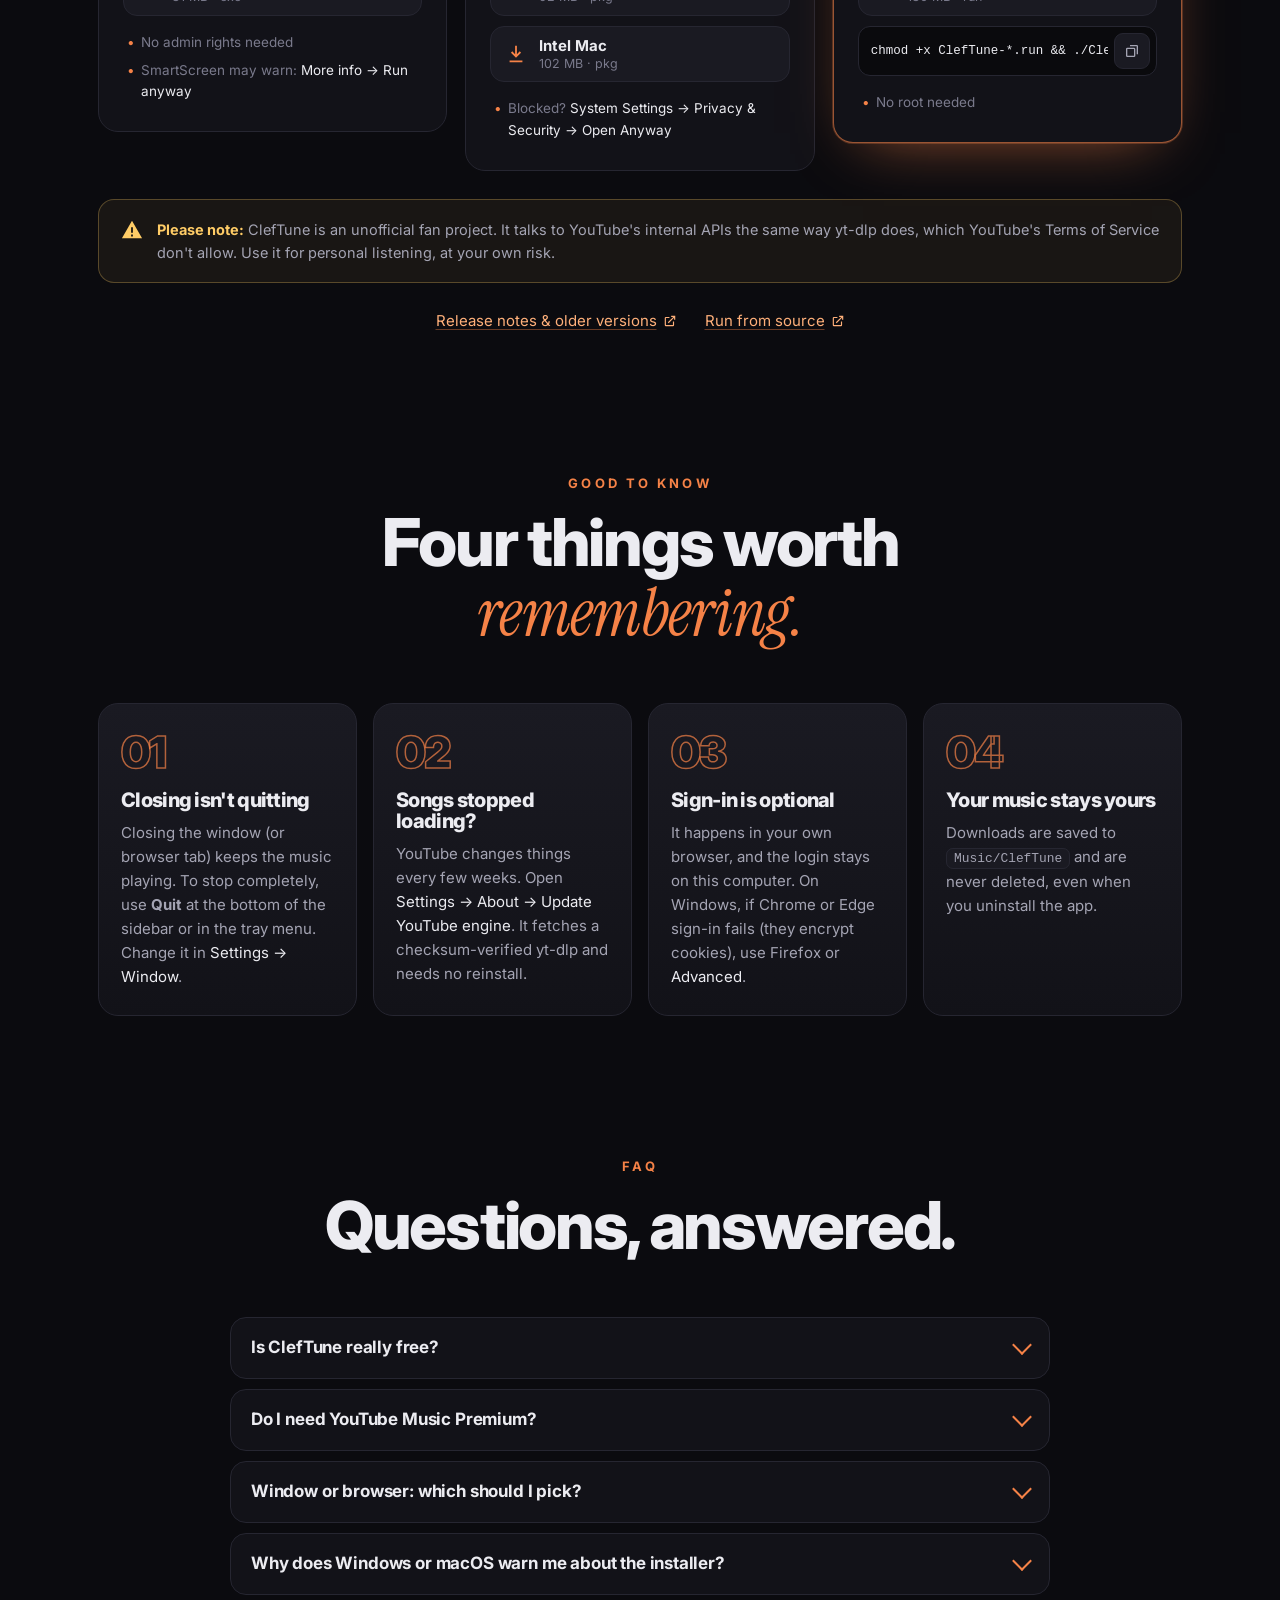
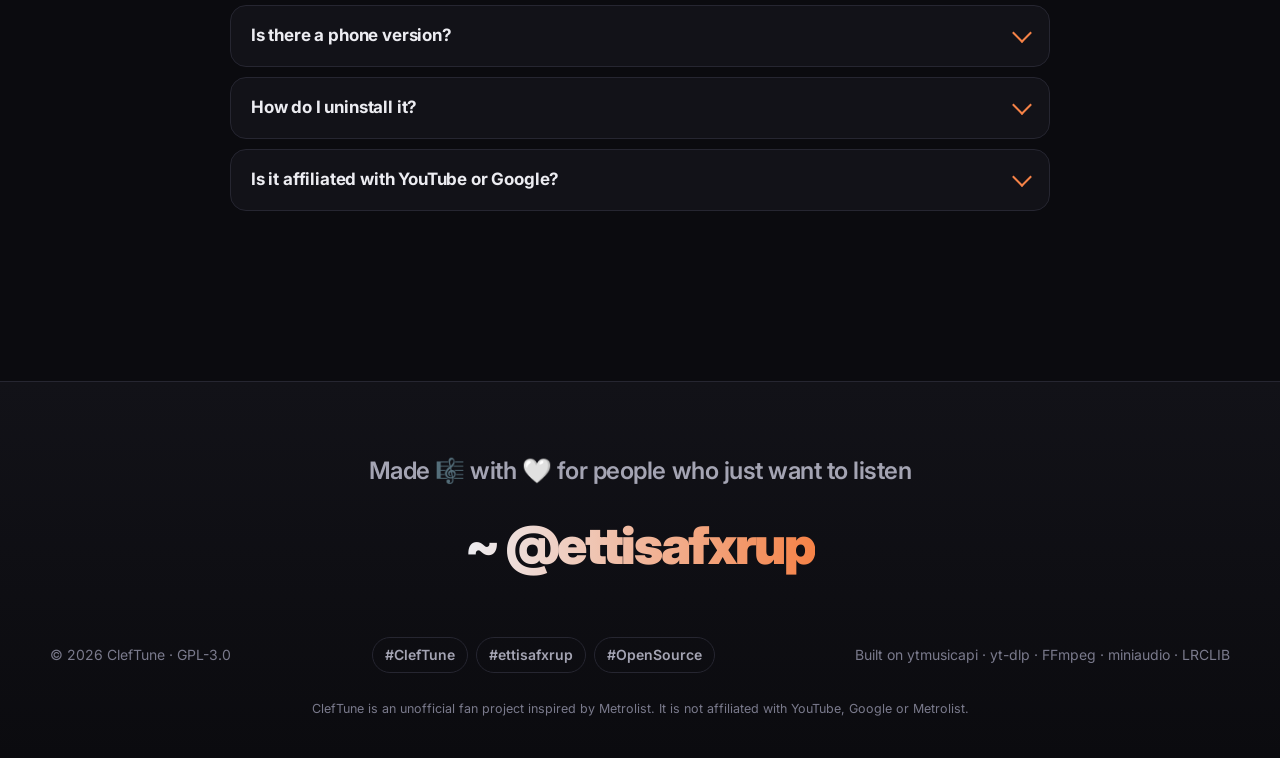
==== commit ee524e7c: "update: web update" ====
--- a/docs/index.html
+++ b/docs/index.html
@@ -2,46 +2,75 @@
 <html lang="en" class="no-js">
 <head>
   <meta charset="utf-8">
-  <meta name="viewport" content="width=device-width, initial-scale=1">
+  <meta name="viewport" content="width=device-width, initial-scale=1, viewport-fit=cover">
   <title>ClefTune · Enjoy your Open-source Premiumness</title>
   <meta name="description" content="ClefTune is a free, open-source desktop music client for Windows, macOS and Linux. Ad-free, gapless, synced lyrics, and it keeps playing when you close the window.">
   <meta name="author" content="ettisafxrup">
-  <meta name="theme-color" content="#0e0e12">
-  <meta property="og:title" content="ClefTune">
+  <meta name="theme-color" content="#0b0b0f">
+  <meta property="og:type" content="website">
+  <meta property="og:title" content="ClefTune · Enjoy your Open-source Premiumness">
   <meta property="og:description" content="Ad-free, gapless desktop music with synced lyrics. Free and open-source for Windows, macOS and Linux.">
   <meta property="og:image" content="assets/logo.png">
+  <meta name="twitter:card" content="summary">
   <link rel="icon" type="image/png" href="assets/logo.png">
+  <link rel="apple-touch-icon" href="assets/logo.png">
   <link rel="preconnect" href="https://fonts.googleapis.com">
   <link rel="preconnect" href="https://fonts.gstatic.com" crossorigin>
+  <link rel="preconnect" href="https://api.github.com" crossorigin>
   <link href="https://fonts.googleapis.com/css2?family=Inter:wght@400;500;600;700;800;900&family=Instrument+Serif:ital@1&display=swap" rel="stylesheet">
   <link rel="stylesheet" href="style.css">
   <script defer src="script.js"></script>
 </head>
 <body>
+  <!-- icon sprite -->
+  <svg width="0" height="0" style="position:absolute" aria-hidden="true">
+    <symbol id="i-win" viewBox="0 0 24 24"><path d="M3 5.5 10 4.5v7H3v-6Zm0 13 7 1v-7H3v6Zm8 1.2 10 1.3v-8.5H11v7.2Zm0-15.4v7.2h10V3L11 4.3Z"/></symbol>
+    <symbol id="i-apple" viewBox="0 0 24 24"><path d="M16.4 12.6c0-2.6 2.1-3.8 2.2-3.9-1.2-1.8-3.1-2-3.7-2-1.6-.2-3.1.9-3.9.9-.8 0-2-.9-3.3-.9-1.7 0-3.3 1-4.2 2.5-1.8 3.1-.5 7.7 1.3 10.2.8 1.2 1.8 2.6 3.1 2.6 1.3-.1 1.7-.8 3.3-.8 1.5 0 1.9.8 3.3.8 1.4 0 2.2-1.2 3-2.5 1-1.4 1.4-2.8 1.4-2.9 0 0-2.6-1-2.5-4ZM13.9 4.9c.7-.8 1.2-2 1-3.2-1 0-2.2.7-3 1.5-.6.7-1.2 1.9-1 3.1 1.1.1 2.3-.6 3-1.4Z"/></symbol>
+    <symbol id="i-linux" viewBox="0 0 24 24"><path d="M12 2c-2 0-3.3 1.7-3.3 4.1 0 1.4.3 2.3-.5 3.6-.8 1.3-2.6 3.2-3 5.3-.2 1 .3 1.4.7 1.2.5-.2-.2 1.3 1.2 2.3-1.2.6-2.5.8-2.3 1.7.2.9 2.3.6 3.6 1.1 1.2.4 2.2.9 3 .2.4-.3 1.2-.4 1.6-.4s1.2.1 1.6.4c.8.7 1.8.2 3-.2 1.3-.5 3.4-.2 3.6-1.1.2-.9-1.1-1.1-2.3-1.7 1.4-1 .7-2.5 1.2-2.3.4.2.9-.2.7-1.2-.4-2.1-2.2-4-3-5.3-.8-1.3-.5-2.2-.5-3.6C15.3 3.7 14 2 12 2Zm-1.5 4.2c.4 0 .7.5.7 1.1 0 .3-.1.5-.2.7l-.6-.2c.1-.1.1-.3.1-.5 0-.3-.1-.5-.3-.5s-.3.2-.3.5v.1l-.5-.2v-.2c0-.4.4-.8 1.1-.8Zm3 0c.6 0 1 .4 1 .9v.2l-.6.2v-.1c0-.3-.2-.6-.4-.6s-.4.3-.4.6v.3l-.6.1-.1-.6c0-.6.5-1 1.1-1Zm-1.5 2c.8 0 2 .7 2 .9 0 .3-.9 1.1-2 1.1s-2-.9-2-1.1c0-.2 1.2-.9 2-.9Z"/></symbol>
+    <symbol id="i-dl" viewBox="0 0 24 24"><path d="M12 16 6.5 10.5l1.4-1.4 3.1 3.1V3h2v9.2l3.1-3.1 1.4 1.4L12 16Zm-7 5v-2h14v2H5Z"/></symbol>
+    <symbol id="i-gh" viewBox="0 0 24 24"><path d="M12 .5a11.5 11.5 0 0 0-3.64 22.41c.58.1.79-.25.79-.56v-2c-3.2.7-3.88-1.37-3.88-1.37-.53-1.33-1.28-1.69-1.28-1.69-1.05-.71.08-.7.08-.7 1.16.08 1.77 1.19 1.77 1.19 1.03 1.77 2.7 1.26 3.36.96.1-.75.4-1.26.73-1.55-2.55-.29-5.24-1.28-5.24-5.68 0-1.26.45-2.28 1.19-3.09-.12-.29-.52-1.46.11-3.05 0 0 .97-.31 3.17 1.18a11 11 0 0 1 5.77 0c2.2-1.49 3.17-1.18 3.17-1.18.63 1.59.23 2.76.11 3.05.74.81 1.19 1.83 1.19 3.09 0 4.41-2.69 5.38-5.25 5.67.41.36.78 1.06.78 2.14v3.17c0 .31.21.67.8.56A11.5 11.5 0 0 0 12 .5Z"/></symbol>
+    <symbol id="i-copy" viewBox="0 0 24 24"><path d="M9 3h10a2 2 0 0 1 2 2v12h-2V5H9V3ZM5 7h10a2 2 0 0 1 2 2v10a2 2 0 0 1-2 2H5a2 2 0 0 1-2-2V9a2 2 0 0 1 2-2Zm0 2v10h10V9H5Z"/></symbol>
+    <symbol id="i-check" viewBox="0 0 24 24"><path d="m9.5 16.6-4.3-4.3 1.4-1.4 2.9 2.9 7.9-7.9 1.4 1.4-9.3 9.3Z"/></symbol>
+    <symbol id="i-alert" viewBox="0 0 24 24"><path d="M12 2 1 21h22L12 2Zm-1 7h2v6h-2V9Zm0 8h2v2h-2v-2Z"/></symbol>
+    <symbol id="i-share" viewBox="0 0 24 24"><path d="M18 16a3 3 0 0 0-2.2 1l-7-4a3 3 0 0 0 0-2l7-4A3 3 0 1 0 15 5l-7 4a3 3 0 1 0 0 6l7 4a3 3 0 1 0 3-3Z"/></symbol>
+    <symbol id="i-up" viewBox="0 0 24 24"><path d="m12 7.2 6.5 6.5-1.4 1.4L12 10l-5.1 5.1-1.4-1.4L12 7.2Z"/></symbol>
+    <symbol id="i-ext" viewBox="0 0 24 24"><path d="M14 3h7v7h-2V6.4l-9.3 9.3-1.4-1.4L17.6 5H14V3ZM5 5h6v2H5v12h12v-6h2v6a2 2 0 0 1-2 2H5a2 2 0 0 1-2-2V7a2 2 0 0 1 2-2Z"/></symbol>
+  </svg>
+
+  <a class="skip" href="#main">Skip to content</a>
   <div class="cursor" aria-hidden="true"><div class="cursor-clef"></div></div>
   <div class="cursor-ring" aria-hidden="true"></div>
   <div class="progress" aria-hidden="true"></div>
 
   <header class="nav">
-    <a class="brand" href="#top" aria-label="ClefTune home">
+    <a class="brand" href="#top" aria-label="ClefTune, back to top">
       <img src="assets/logo.png" alt="" width="34" height="34">
       <span>Clef<b>Tune</b></span>
     </a>
-    <nav class="nav-links">
+    <nav class="nav-links" id="nav-links" aria-label="Sections">
       <a href="#features">Features</a>
       <a href="#lyrics">Lyrics</a>
       <a href="#how">How it works</a>
-      <a href="#keys">Shortcuts</a>
+      <a href="#download">Download</a>
+      <a href="#faq">FAQ</a>
+      <a class="nav-gh-link" href="https://github.com/ettisafxrup/ClefTune" target="_blank" rel="noopener"><svg aria-hidden="true"><use href="#i-gh"/></svg>Star on GitHub</a>
     </nav>
-    <a class="btn btn-ghost btn-sm magnetic" href="https://github.com/ettisafxrup/ClefTune" target="_blank" rel="noopener">
-      <svg viewBox="0 0 24 24" width="18" height="18" aria-hidden="true"><path fill="currentColor" d="M12 .5a11.5 11.5 0 0 0-3.64 22.41c.58.1.79-.25.79-.56v-2c-3.2.7-3.88-1.37-3.88-1.37-.53-1.33-1.28-1.69-1.28-1.69-1.05-.71.08-.7.08-.7 1.16.08 1.77 1.19 1.77 1.19 1.03 1.77 2.7 1.26 3.36.96.1-.75.4-1.26.73-1.55-2.55-.29-5.24-1.28-5.24-5.68 0-1.26.45-2.28 1.19-3.09-.12-.29-.52-1.46.11-3.05 0 0 .97-.31 3.17 1.18a11 11 0 0 1 5.77 0c2.2-1.49 3.17-1.18 3.17-1.18.63 1.59.23 2.76.11 3.05.74.81 1.19 1.83 1.19 3.09 0 4.41-2.69 5.38-5.25 5.67.41.36.78 1.06.78 2.14v3.17c0 .31.21.67.8.56A11.5 11.5 0 0 0 12 .5Z"/></svg>
-      <span>Star on GitHub</span>
-    </a>
+    <div class="nav-actions">
+      <a class="btn btn-primary btn-sm magnetic nav-dl" href="#download">
+        <svg width="18" height="18" aria-hidden="true"><use href="#i-dl"/></svg>
+        <span class="nav-dl-label">Download</span>
+      </a>
+      <a class="btn btn-ghost btn-sm magnetic nav-gh" href="https://github.com/ettisafxrup/ClefTune" target="_blank" rel="noopener" aria-label="Star ClefTune on GitHub">
+        <svg width="18" height="18" aria-hidden="true"><use href="#i-gh"/></svg>
+        <span>Star on GitHub</span>
+      </a>
+      <button class="menu-btn" type="button" aria-label="Open menu" aria-expanded="false" aria-controls="nav-links"><i></i><i></i></button>
+    </div>
   </header>
 
-  <main id="top">
+  <main id="main">
     <!-- ============ HERO ============ -->
-    <section class="hero">
+    <section class="hero" id="top">
       <canvas class="notes" aria-hidden="true"></canvas>
       <div class="hero-glow" aria-hidden="true"></div>
       <div class="staff" aria-hidden="true">
@@ -61,7 +90,10 @@
           <img src="assets/clef.png" alt="" width="211" height="480">
         </div>
 
-        <p class="pill reveal"><span class="dot"></span> v1.0 · Free &amp; open-source · GPL-3.0</p>
+        <a class="pill reveal" href="https://github.com/ettisafxrup/ClefTune/releases/latest" target="_blank" rel="noopener">
+          <span class="dot"></span> <span data-version>v1.0.0</span> is out · Free &amp; open-source
+          <svg width="14" height="14" aria-hidden="true"><use href="#i-ext"/></svg>
+        </a>
         <h1 class="title" aria-label="ClefTune">
           <span class="split">Clef</span><span class="split accent">Tune</span>
         </h1>
@@ -69,23 +101,26 @@
         <p class="lede reveal">A desktop music client that's ad-free, gapless and synced to your lyrics, and it keeps playing when you close the window.</p>
 
         <div class="cta reveal">
-          <a class="btn btn-primary magnetic" href="#download">
-            <svg viewBox="0 0 24 24" width="20" height="20" aria-hidden="true"><path fill="currentColor" d="M12 16 6.5 10.5l1.4-1.4 3.1 3.1V3h2v9.2l3.1-3.1 1.4 1.4L12 16Zm-7 5v-2h14v2H5Z"/></svg>
-            Download free
+          <a class="btn btn-primary btn-lg magnetic hero-dl" href="#download">
+            <svg width="20" height="20" aria-hidden="true"><use href="#i-dl"/></svg>
+            <span class="hero-dl-label">Download free</span>
           </a>
-          <a class="btn btn-ghost magnetic" href="#features">See what it does</a>
-        </div>
-
-        <ul class="platforms reveal" aria-label="Platforms">
-          <li>Windows 10 / 11</li><li>macOS 11+</li><li>Linux, any distro</li>
+          <a class="btn btn-ghost btn-lg magnetic" href="#features">See what it does</a>
+        </div>
+        <p class="cta-meta reveal"><span data-version>v1.0.0</span> · No account needed · No admin rights</p>
+
+        <ul class="platforms reveal" aria-label="Supported platforms">
+          <li><svg aria-hidden="true"><use href="#i-win"/></svg>Windows 10 / 11</li>
+          <li><svg aria-hidden="true"><use href="#i-apple"/></svg>macOS 11+</li>
+          <li><svg aria-hidden="true"><use href="#i-linux"/></svg>Linux, any distro</li>
         </ul>
       </div>
 
-      <a class="scroll-hint" href="#marquee" aria-label="Scroll down"><span></span></a>
+      <a class="scroll-hint" href="#features" aria-label="Scroll to features"><span></span></a>
     </section>
 
     <!-- ============ MARQUEE ============ -->
-    <div class="marquee" id="marquee" aria-hidden="true">
+    <div class="marquee" aria-hidden="true">
       <div class="marquee-track">
         <span>Ad-free</span><i>𝄞</i><span>Gapless</span><i>♪</i><span>Synced lyrics</span><i>♫</i><span>Media keys</span><i>𝄞</i><span>Offline cache</span><i>♪</i><span>Sleep timer</span><i>♫</i><span>Radio mixes</span><i>𝄞</i><span>Zero setup</span><i>♪</i><span>Colors from album art</span><i>♫</i>
         <span>Ad-free</span><i>𝄞</i><span>Gapless</span><i>♪</i><span>Synced lyrics</span><i>♫</i><span>Media keys</span><i>𝄞</i><span>Offline cache</span><i>♪</i><span>Sleep timer</span><i>♫</i><span>Radio mixes</span><i>𝄞</i><span>Zero setup</span><i>♪</i><span>Colors from album art</span><i>♫</i>
@@ -101,44 +136,32 @@
 
       <div class="cards">
         <article class="card reveal" style="--d:0">
-          <div class="card-icon">
-            <svg viewBox="0 0 24 24"><path d="M12 3a9 9 0 0 0-9 9v6a3 3 0 0 0 3 3h1v-8H5v-1a7 7 0 0 1 14 0v1h-2v8h1a3 3 0 0 0 3-3v-6a9 9 0 0 0-9-9Z"/></svg>
-          </div>
+          <div class="card-icon"><svg viewBox="0 0 24 24"><path d="M12 3a9 9 0 0 0-9 9v6a3 3 0 0 0 3 3h1v-8H5v-1a7 7 0 0 1 14 0v1h-2v8h1a3 3 0 0 0 3-3v-6a9 9 0 0 0-9-9Z"/></svg></div>
           <h3>Music that doesn't stop</h3>
           <p>Audio plays inside the app, not a browser tab. Close the window and the music keeps going. Bring it back from the tray, menu or Dock.</p>
         </article>
         <article class="card reveal" style="--d:1">
-          <div class="card-icon">
-            <svg viewBox="0 0 24 24"><path d="M13 2 4 14h6l-1 8 9-12h-6l1-8Z"/></svg>
-          </div>
+          <div class="card-icon"><svg viewBox="0 0 24 24"><path d="M13 2 4 14h6l-1 8 9-12h-6l1-8Z"/></svg></div>
           <h3>Starts in ~0.5 s</h3>
           <p>A lean, single-client stream lookup. Upcoming songs, and the one under your pointer, are prepared ahead, so they start almost instantly.</p>
         </article>
         <article class="card reveal" style="--d:2">
-          <div class="card-icon">
-            <svg viewBox="0 0 24 24"><path d="M12 14a3 3 0 0 0 3-3V5a3 3 0 0 0-6 0v6a3 3 0 0 0 3 3Zm5-3a5 5 0 0 1-10 0H5a7 7 0 0 0 6 6.92V21h2v-3.08A7 7 0 0 0 19 11h-2Z"/></svg>
-          </div>
+          <div class="card-icon"><svg viewBox="0 0 24 24"><path d="M12 14a3 3 0 0 0 3-3V5a3 3 0 0 0-6 0v6a3 3 0 0 0 3 3Zm5-3a5 5 0 0 1-10 0H5a7 7 0 0 0 6 6.92V21h2v-3.08A7 7 0 0 0 19 11h-2Z"/></svg></div>
           <h3>Lyrics, properly</h3>
           <p>Time-synced from LRCLIB, YouTube Music and KuGou, with word-by-word highlighting, click-to-seek and per-song timing nudges.</p>
         </article>
         <article class="card reveal" style="--d:0">
-          <div class="card-icon">
-            <svg viewBox="0 0 24 24"><path d="M13.5 1.5S14 4 14 6c0 2-1.3 3.5-3.2 3.5-1.9 0-3.3-1.5-3.3-3.5V5.8A10 10 0 0 0 5 12a7 7 0 0 0 14 0c0-4.4-2.2-8.3-5.5-10.5ZM11.7 19c-1.8 0-3.2-1.4-3.2-3.1 0-1.6 1-2.7 2.8-3.1 1.8-.4 3.6-1.2 4.6-2.6.4 1.3.6 2.7.6 4.1 0 2.6-2.1 4.7-4.8 4.7Z"/></svg>
-          </div>
+          <div class="card-icon"><svg viewBox="0 0 24 24"><path d="M13.5 1.5S14 4 14 6c0 2-1.3 3.5-3.2 3.5-1.9 0-3.3-1.5-3.3-3.5V5.8A10 10 0 0 0 5 12a7 7 0 0 0 14 0c0-4.4-2.2-8.3-5.5-10.5ZM11.7 19c-1.8 0-3.2-1.4-3.2-3.1 0-1.6 1-2.7 2.8-3.1 1.8-.4 3.6-1.2 4.6-2.6.4 1.3.6 2.7.6 4.1 0 2.6-2.1 4.7-4.8 4.7Z"/></svg></div>
           <h3>Popular first</h3>
           <p>Search puts the songs people actually play on top, ranked by play count, while keeping results that match what you typed.</p>
         </article>
         <article class="card reveal" style="--d:1">
-          <div class="card-icon">
-            <svg viewBox="0 0 24 24"><path d="M12 1 3 5v6c0 5.6 3.8 10.7 9 12 5.2-1.3 9-6.4 9-12V5l-9-4Zm-1.5 15.5-4-4 1.4-1.4 2.6 2.6 6-6 1.4 1.4-7.4 7.4Z"/></svg>
-          </div>
+          <div class="card-icon"><svg viewBox="0 0 24 24"><path d="M12 1 3 5v6c0 5.6 3.8 10.7 9 12 5.2-1.3 9-6.4 9-12V5l-9-4Zm-1.5 15.5-4-4 1.4-1.4 2.6 2.6 6-6 1.4 1.4-7.4 7.4Z"/></svg></div>
           <h3>Safe sign-in</h3>
           <p>Sign in to Google in your own browser, never an embedded window. ClefTune picks the login up automatically. Optional, always.</p>
         </article>
         <article class="card reveal" style="--d:2">
-          <div class="card-icon">
-            <svg viewBox="0 0 24 24"><path d="m12 2 9 5v10l-9 5-9-5V7l9-5Zm0 2.3L5.4 8 12 11.7 18.6 8 12 4.3ZM5 9.7v6.1l6 3.4v-6.1L5 9.7Zm8 9.5 6-3.4V9.7l-6 3.4v6.1Z"/></svg>
-          </div>
+          <div class="card-icon"><svg viewBox="0 0 24 24"><path d="m12 2 9 5v10l-9 5-9-5V7l9-5Zm0 2.3L5.4 8 12 11.7 18.6 8 12 4.3ZM5 9.7v6.1l6 3.4v-6.1L5 9.7Zm8 9.5 6-3.4V9.7l-6 3.4v6.1Z"/></svg></div>
           <h3>Zero setup</h3>
           <p>Every installer brings its own Python, FFmpeg and JavaScript runtime. No admin rights, nothing to install first.</p>
         </article>
@@ -146,11 +169,11 @@
     </section>
 
     <!-- ============ STATS ============ -->
-    <section class="stats">
+    <section class="stats" aria-label="ClefTune in numbers">
       <div class="stat reveal"><b><span class="count" data-to="0">0</span></b><span>ads, ever</span></div>
-      <div class="stat reveal"><b>~<span class="count" data-to="0.5" data-dec="1">0</span>s</b><span>to start a song</span></div>
-      <div class="stat reveal"><b><span class="count" data-to="50">0</span></b><span>songs cached offline</span></div>
-      <div class="stat reveal"><b><span class="count" data-to="3">0</span></b><span>desktop platforms</span></div>
+      <div class="stat reveal"><b>~<span class="count" data-to="0.5" data-dec="1">0.5</span>s</b><span>to start a song</span></div>
+      <div class="stat reveal"><b><span class="count" data-to="50">50</span></b><span>recent songs cached offline</span></div>
+      <div class="stat reveal"><b><span class="count" data-to="3">3</span></b><span>desktop platforms</span></div>
     </section>
 
     <!-- ============ NOW PLAYING / LYRICS ============ -->
@@ -164,14 +187,13 @@
           <li>±0.25 s timing nudges, remembered per song</li>
           <li>Saved for offline listening</li>
         </ul>
-      </div>
-
-      <div class="player reveal" aria-label="Animated preview of the Now Playing screen">
+        <p class="hint-line"><span class="hint-dot"></span><span class="hint-text">Try it: click a lyric line or the progress bar.</span></p>
+      </div>
+
+      <div class="player reveal" role="img" aria-label="Animated preview of the Now Playing screen with synced lyrics">
         <div class="player-bg"></div>
         <div class="player-top">
-          <div class="art">
-            <img src="assets/clef.png" alt="" width="211" height="480">
-          </div>
+          <div class="art"><img src="assets/clef.png" alt="" width="211" height="480"></div>
           <div class="meta">
             <b>Close The Window</b>
             <span>The Background Process</span>
@@ -184,12 +206,15 @@
           <div class="track"><div class="fill"></div><div class="knob"></div></div>
           <span class="time">3:24</span>
         </div>
-        <div class="controls" aria-hidden="true">
-          <svg viewBox="0 0 24 24"><path d="M10.6 12.6 14 16l-1.4 1.4-4.8-4.8L4 16.4V9h7.4L8.2 12.2l2.4.4ZM14 4h6v6l-2.3-2.3-3.5 3.5-1.4-1.4 3.5-3.5L14 4Zm6 10v6h-6l2.3-2.3-2.5-2.5 1.4-1.4 2.5 2.5L20 14Z"/></svg>
-          <svg viewBox="0 0 24 24"><path d="M6 6h2v12H6V6Zm3.5 6L18 18V6l-8.5 6Z"/></svg>
-          <button class="play" tabindex="-1"><svg viewBox="0 0 24 24"><path d="M6 5h4v14H6V5Zm8 0h4v14h-4V5Z"/></svg></button>
-          <svg viewBox="0 0 24 24"><path d="M16 6h2v12h-2V6ZM6 18l8.5-6L6 6v12Z"/></svg>
-          <svg viewBox="0 0 24 24"><path d="M7 7h10v3l4-4-4-4v3H5v6h2V7Zm10 10H7v-3l-4 4 4 4v-3h12v-6h-2v4Z"/></svg>
+        <div class="controls">
+          <svg viewBox="0 0 24 24" aria-hidden="true"><path d="M10.6 12.6 14 16l-1.4 1.4-4.8-4.8L4 16.4V9h7.4L8.2 12.2l2.4.4ZM14 4h6v6l-2.3-2.3-3.5 3.5-1.4-1.4 3.5-3.5L14 4Zm6 10v6h-6l2.3-2.3-2.5-2.5 1.4-1.4 2.5 2.5L20 14Z"/></svg>
+          <svg viewBox="0 0 24 24" aria-hidden="true"><path d="M6 6h2v12H6V6Zm3.5 6L18 18V6l-8.5 6Z"/></svg>
+          <button class="play" type="button" aria-label="Pause preview">
+            <svg class="i-pause" viewBox="0 0 24 24"><path d="M6 5h4v14H6V5Zm8 0h4v14h-4V5Z"/></svg>
+            <svg class="i-play" viewBox="0 0 24 24"><path d="M7 4.5v15L19.5 12 7 4.5Z"/></svg>
+          </button>
+          <svg viewBox="0 0 24 24" aria-hidden="true"><path d="M16 6h2v12h-2V6ZM6 18l8.5-6L6 6v12Z"/></svg>
+          <svg viewBox="0 0 24 24" aria-hidden="true"><path d="M7 7h10v3l4-4-4-4v3H5v6h2V7Zm10 10H7v-3l-4 4 4 4v-3h12v-6h-2v4Z"/></svg>
         </div>
       </div>
     </section>
@@ -204,7 +229,7 @@
         <div class="chip reveal"><b>Browse</b>Home feed, charts, moods &amp; genres, new releases, albums, artists, playlists</div>
         <div class="chip reveal"><b>Search</b>Live suggestions, filters, top result, duplicates removed</div>
         <div class="chip reveal"><b>Playback</b>Shuffle, gapless repeat-one, drag-to-reorder queue, autoplay radio</div>
-        <div class="chip reveal"><b>Sleep timer</b>Drift off. It'll stop for you. Resume where you left off.</div>
+        <div class="chip reveal"><b>Sleep timer</b>Drift off. It'll stop for you, and resume where you left off.</div>
         <div class="chip reveal"><b>Library</b>Likes, your playlists, saved albums &amp; artists, history, 30-day stats</div>
         <div class="chip reveal"><b>Downloads</b>Permanent offline copies, tagged with cover art</div>
         <div class="chip reveal"><b>Desktop-native</b>Media keys, MPRIS on Linux, tray icon</div>
@@ -246,6 +271,12 @@
           <span>via yt-dlp &amp; ytmusicapi</span>
         </div>
       </div>
+
+      <div class="trust reveal">
+        <div><svg aria-hidden="true"><use href="#i-check"/></svg><span><b>Local only.</b> The core listens on 127.0.0.1 and nothing else.</span></div>
+        <div><svg aria-hidden="true"><use href="#i-check"/></svg><span><b>Token-guarded.</b> Every call needs a random per-launch token.</span></div>
+        <div><svg aria-hidden="true"><use href="#i-check"/></svg><span><b>Your login stays put.</b> Stored only on your computer, never sent elsewhere.</span></div>
+      </div>
     </section>
 
     <!-- ============ SHORTCUTS ============ -->
@@ -253,7 +284,7 @@
       <div class="section-head reveal center">
         <p class="kicker">Keyboard first</p>
         <h2>Go on, <span class="serif">press a key.</span></h2>
-        <p class="muted">These light up as you type, just like in the app.</p>
+        <p class="muted keys-hint">These light up as you type, just like in the app.</p>
       </div>
       <div class="keys reveal">
         <div class="key" data-k=" "><kbd class="wide">Space</kbd><span>Play / Pause</span></div>
@@ -272,25 +303,187 @@
     <section class="section download" id="download">
       <div class="download-glow" aria-hidden="true"></div>
       <div class="section-head reveal center">
-        <img class="dl-logo" src="assets/logo.png" alt="ClefTune logo" width="112" height="112">
+        <img class="dl-logo" src="assets/logo.png" alt="" width="104" height="104">
+        <p class="kicker">Download</p>
         <h2>Ready when you are.</h2>
-        <p class="muted">Pick your system. Double-click. Listen.</p>
-      </div>
+        <p class="muted"><span data-version>v1.0.0</span> · <span data-date>released Oct 27, 2026</span> · Free forever</p>
+      </div>
+
+      <!-- recommended installer, filled in by script.js after platform detection -->
+      <div class="rec" hidden aria-live="polite">
+        <div class="rec-main">
+          <p class="rec-badge"><span class="dot"></span><span class="rec-detected">Detected your system</span></p>
+          <div class="rec-title">
+            <svg class="rec-icon" aria-hidden="true"><use href="#i-apple"/></svg>
+            <div>
+              <h3 class="rec-name">ClefTune for macOS</h3>
+              <p class="rec-req muted">macOS 11 or newer</p>
+            </div>
+          </div>
+          <a class="btn btn-primary btn-lg rec-btn magnetic" href="#all-downloads" download>
+            <svg width="20" height="20" aria-hidden="true"><use href="#i-dl"/></svg>
+            <span class="rec-btn-label">Download</span>
+            <span class="rec-btn-size"></span>
+          </a>
+          <p class="rec-file"><code></code></p>
+          <p class="rec-alt"></p>
+        </div>
+        <div class="rec-steps">
+          <p class="steps-title">Install in three steps</p>
+          <ol class="steps"></ol>
+        </div>
+      </div>
+
+      <!-- shown on phones and tablets -->
+      <div class="mobile-note" hidden>
+        <div class="mobile-icon" aria-hidden="true">
+          <svg viewBox="0 0 24 24"><path d="M4 5a2 2 0 0 1 2-2h12a2 2 0 0 1 2 2v9H4V5Zm2 0v7h12V5H6ZM2 16h20v1a3 3 0 0 1-3 3H5a3 3 0 0 1-3-3v-1Z"/></svg>
+        </div>
+        <h3>ClefTune is a desktop app</h3>
+        <p class="muted">It runs on Windows, macOS and Linux computers. Send this page to your computer and grab it there.</p>
+        <div class="mobile-actions">
+          <button class="btn btn-primary share-btn" type="button">
+            <svg width="18" height="18" aria-hidden="true"><use href="#i-share"/></svg>
+            <span>Send link to my computer</span>
+          </button>
+          <button class="btn btn-ghost copy-link" type="button">
+            <svg width="18" height="18" aria-hidden="true"><use href="#i-copy"/></svg>
+            <span>Copy link</span>
+          </button>
+        </div>
+        <p class="fine">On Android? ClefTune was inspired by <a href="https://github.com/MetrolistGroup/Metrolist" target="_blank" rel="noopener">Metrolist</a>, a separate open-source app.</p>
+      </div>
+
+      <h3 class="all-title reveal" id="all-downloads"><span>All downloads</span></h3>
       <div class="os-grid">
-        <a class="os reveal magnetic" href="https://github.com/ettisafxrup/ClefTune/releases/latest" target="_blank" rel="noopener">
-          <svg viewBox="0 0 24 24"><path d="M3 5.5 10 4.5v7H3v-6Zm0 13 7 1v-7H3v6Zm8 1.2 10 1.3v-8.5H11v7.2Zm0-15.4v7.2h10V3L11 4.3Z"/></svg>
-          <b>Windows</b><span>10 / 11 · .exe installer</span><em>No admin rights</em>
-        </a>
-        <a class="os reveal magnetic" href="https://github.com/ettisafxrup/ClefTune/releases/latest" target="_blank" rel="noopener">
-          <svg viewBox="0 0 24 24"><path d="M16.4 12.6c0-2.6 2.1-3.8 2.2-3.9-1.2-1.8-3.1-2-3.7-2-1.6-.2-3.1.9-3.9.9-.8 0-2-.9-3.3-.9-1.7 0-3.3 1-4.2 2.5-1.8 3.1-.5 7.7 1.3 10.2.8 1.2 1.8 2.6 3.1 2.6 1.3-.1 1.7-.8 3.3-.8 1.5 0 1.9.8 3.3.8 1.4 0 2.2-1.2 3-2.5 1-1.4 1.4-2.8 1.4-2.9 0 0-2.6-1-2.5-4ZM13.9 4.9c.7-.8 1.2-2 1-3.2-1 0-2.2.7-3 1.5-.6.7-1.2 1.9-1 3.1 1.1.1 2.3-.6 3-1.4Z"/></svg>
-          <b>macOS</b><span>11+ · Apple Silicon &amp; Intel</span><em>.pkg installer</em>
-        </a>
-        <a class="os reveal magnetic" href="https://github.com/ettisafxrup/ClefTune/releases/latest" target="_blank" rel="noopener">
-          <svg viewBox="0 0 24 24"><path d="M12 2c-2 0-3.3 1.7-3.3 4.1 0 1.4.3 2.3-.5 3.6-.8 1.3-2.6 3.2-3 5.3-.2 1 .3 1.4.7 1.2.5-.2-.2 1.3 1.2 2.3-1.2.6-2.5.8-2.3 1.7.2.9 2.3.6 3.6 1.1 1.2.4 2.2.9 3 .2.4-.3 1.2-.4 1.6-.4s1.2.1 1.6.4c.8.7 1.8.2 3-.2 1.3-.5 3.4-.2 3.6-1.1.2-.9-1.1-1.1-2.3-1.7 1.4-1 .7-2.5 1.2-2.3.4.2.9-.2.7-1.2-.4-2.1-2.2-4-3-5.3-.8-1.3-.5-2.2-.5-3.6C15.3 3.7 14 2 12 2Zm-1.5 4.2c.4 0 .7.5.7 1.1 0 .3-.1.5-.2.7l-.6-.2c.1-.1.1-.3.1-.5 0-.3-.1-.5-.3-.5s-.3.2-.3.5v.1l-.5-.2v-.2c0-.4.4-.8 1.1-.8Zm3 0c.6 0 1 .4 1 .9v.2l-.6.2v-.1c0-.3-.2-.6-.4-.6s-.4.3-.4.6v.3l-.6.1-.1-.6c0-.6.5-1 1.1-1Zm-1.5 2c.8 0 2 .7 2 .9 0 .3-.9 1.1-2 1.1s-2-.9-2-1.1c0-.2 1.2-.9 2-.9Z"/></svg>
-          <b>Linux</b><span>x86-64 · any distro · .run</span><em>No root needed</em>
-        </a>
-      </div>
-      <p class="fine reveal">Or run it from source: <code>pip install -e . &amp;&amp; python -m cleftune</code></p>
+        <article class="os reveal" data-os="windows">
+          <svg class="os-icon" aria-hidden="true"><use href="#i-win"/></svg>
+          <h4>Windows</h4>
+          <p class="os-req">Windows 10 / 11 · 64-bit</p>
+          <a class="dl-link" data-asset="win" href="https://github.com/ettisafxrup/ClefTune/releases/download/v1.0.0/ClefTune-1.0.0-windows-x64-setup.exe" download>
+            <svg aria-hidden="true"><use href="#i-dl"/></svg>
+            <span><b>Installer (.exe)</b><small data-size="win">81 MB</small></span>
+          </a>
+          <ul class="os-notes">
+            <li>No admin rights needed</li>
+            <li>SmartScreen may warn: <i>More info → Run anyway</i></li>
+          </ul>
+        </article>
+        <article class="os reveal" data-os="mac" style="--d:1">
+          <svg class="os-icon" aria-hidden="true"><use href="#i-apple"/></svg>
+          <h4>macOS</h4>
+          <p class="os-req">macOS 11 Big Sur or newer</p>
+          <a class="dl-link" data-asset="mac-arm" href="https://github.com/ettisafxrup/ClefTune/releases/download/v1.0.0/ClefTune-1.0.0-macos-arm64.pkg" download>
+            <svg aria-hidden="true"><use href="#i-dl"/></svg>
+            <span><b>Apple Silicon (M1 and later)</b><small data-size="mac-arm">92 MB</small></span>
+          </a>
+          <a class="dl-link" data-asset="mac-intel" href="https://github.com/ettisafxrup/ClefTune/releases/download/v1.0.0/ClefTune-1.0.0-macos-x86_64.pkg" download>
+            <svg aria-hidden="true"><use href="#i-dl"/></svg>
+            <span><b>Intel Mac</b><small data-size="mac-intel">102 MB</small></span>
+          </a>
+          <ul class="os-notes">
+            <li>Blocked? <i>System Settings → Privacy &amp; Security → Open Anyway</i></li>
+          </ul>
+        </article>
+        <article class="os reveal" data-os="linux" style="--d:2">
+          <svg class="os-icon" aria-hidden="true"><use href="#i-linux"/></svg>
+          <h4>Linux</h4>
+          <p class="os-req">x86-64 · any distro</p>
+          <a class="dl-link" data-asset="linux" href="https://github.com/ettisafxrup/ClefTune/releases/download/v1.0.0/ClefTune-1.0.0-linux-x86_64.run" download>
+            <svg aria-hidden="true"><use href="#i-dl"/></svg>
+            <span><b>Self-installer (.run)</b><small data-size="linux">180 MB</small></span>
+          </a>
+          <div class="cmd">
+            <code>chmod +x ClefTune-*.run &amp;&amp; ./ClefTune-*.run</code>
+            <button class="copy" type="button" data-copy="chmod +x ClefTune-*.run &amp;&amp; ./ClefTune-*.run" aria-label="Copy install command"><svg aria-hidden="true"><use href="#i-copy"/></svg></button>
+          </div>
+          <ul class="os-notes"><li>No root needed</li></ul>
+        </article>
+      </div>
+
+      <div class="callout warn reveal">
+        <svg aria-hidden="true"><use href="#i-alert"/></svg>
+        <p><b>Please note:</b> ClefTune is an unofficial fan project. It talks to YouTube's internal APIs the same way yt-dlp does, which YouTube's Terms of Service don't allow. Use it for personal listening, at your own risk.</p>
+      </div>
+
+      <p class="dl-more reveal">
+        <a href="https://github.com/ettisafxrup/ClefTune/releases" target="_blank" rel="noopener">Release notes &amp; older versions <svg aria-hidden="true"><use href="#i-ext"/></svg></a>
+        <a href="https://github.com/ettisafxrup/ClefTune#-run-from-source" target="_blank" rel="noopener">Run from source <svg aria-hidden="true"><use href="#i-ext"/></svg></a>
+      </p>
+    </section>
+
+    <!-- ============ GOOD TO KNOW ============ -->
+    <section class="section" id="good-to-know">
+      <div class="section-head reveal center">
+        <p class="kicker">Good to know</p>
+        <h2>Four things worth<br><span class="serif">remembering.</span></h2>
+      </div>
+      <div class="notes-grid">
+        <article class="note reveal">
+          <span class="note-num">01</span>
+          <h3>Closing isn't quitting</h3>
+          <p>Closing the window (or browser tab) keeps the music playing. To stop completely, use <b>Quit</b> at the bottom of the sidebar or in the tray menu. Change it in <i>Settings → Window</i>.</p>
+        </article>
+        <article class="note reveal" style="--d:1">
+          <span class="note-num">02</span>
+          <h3>Songs stopped loading?</h3>
+          <p>YouTube changes things every few weeks. Open <i>Settings → About → Update YouTube engine</i>. It fetches a checksum-verified yt-dlp and needs no reinstall.</p>
+        </article>
+        <article class="note reveal" style="--d:2">
+          <span class="note-num">03</span>
+          <h3>Sign-in is optional</h3>
+          <p>It happens in your own browser, and the login stays on this computer. On Windows, if Chrome or Edge sign-in fails (they encrypt cookies), use Firefox or <i>Advanced</i>.</p>
+        </article>
+        <article class="note reveal" style="--d:3">
+          <span class="note-num">04</span>
+          <h3>Your music stays yours</h3>
+          <p>Downloads are saved to <code>Music/ClefTune</code> and are never deleted, even when you uninstall the app.</p>
+        </article>
+      </div>
+    </section>
+
+    <!-- ============ FAQ ============ -->
+    <section class="section" id="faq">
+      <div class="section-head reveal center">
+        <p class="kicker">FAQ</p>
+        <h2>Questions, answered.</h2>
+      </div>
+      <div class="faq reveal">
+        <details>
+          <summary>Is ClefTune really free?</summary>
+          <div class="faq-body"><p>Yes. It's open-source under the GPL-3.0 license, with no ads and no subscription. You don't even need an account to listen.</p></div>
+        </details>
+        <details>
+          <summary>Do I need YouTube Music Premium?</summary>
+          <div class="faq-body"><p>No. Signing in is optional and brings your likes, playlists and history (likes sync back). If you do have Premium, turn on <i>Use account for playback</i> for Premium audio quality and age-restricted songs.</p></div>
+        </details>
+        <details>
+          <summary>Window or browser: which should I pick?</summary>
+          <div class="faq-body"><p>The installer asks. <b>In its own window</b> (recommended) installs a small window add-on. <b>In my web browser</b> is a smaller install that opens the player as a tab. You can switch any time in <i>Settings → Window</i>.</p></div>
+        </details>
+        <details>
+          <summary>Why does Windows or macOS warn me about the installer?</summary>
+          <div class="faq-body"><p>The builds aren't signed with a paid developer certificate yet. On Windows, click <i>More info → Run anyway</i>. On macOS, go to <i>System Settings → Privacy &amp; Security → Open Anyway</i>. The full source is on GitHub if you'd rather build it yourself.</p></div>
+        </details>
+        <details>
+          <summary>Is there a phone version?</summary>
+          <div class="faq-body"><p>No, ClefTune is made for Windows, macOS and Linux computers. On Android, check out <a href="https://github.com/MetrolistGroup/Metrolist" target="_blank" rel="noopener">Metrolist</a>, the separate open-source app that inspired ClefTune.</p></div>
+        </details>
+        <details>
+          <summary>How do I uninstall it?</summary>
+          <div class="faq-body">
+            <ul>
+              <li><b>Windows:</b> <i>Settings → Apps → ClefTune → Uninstall</i>. It asks whether to also delete your library.</li>
+              <li><b>macOS:</b> run <code>/Library/Application Support/ClefTune/Uninstall ClefTune.command</code></li>
+              <li><b>Linux:</b> run the installer again and choose <i>Uninstall</i>, or run <code>~/.local/lib/cleftune/uninstall.sh</code> (add <code>--purge</code> to delete your library too).</li>
+            </ul>
+          </div>
+        </details>
+        <details>
+          <summary>Is it affiliated with YouTube or Google?</summary>
+          <div class="faq-body"><p>No. ClefTune is an unofficial fan project and isn't affiliated with YouTube, Google or Metrolist. Use it for personal listening, at your own risk.</p></div>
+        </details>
+      </div>
     </section>
   </main>
 
@@ -309,7 +502,10 @@
       </span>
       <span>Built on ytmusicapi · yt-dlp · FFmpeg · miniaudio · LRCLIB</span>
     </div>
-    <p class="disclaimer">ClefTune is an unofficial fan project inspired by Metrolist. It is not affiliated with YouTube, Google or Metrolist. Use it for personal listening.</p>
+    <p class="disclaimer">ClefTune is an unofficial fan project inspired by Metrolist. It is not affiliated with YouTube, Google or Metrolist.</p>
   </footer>
+
+  <button class="to-top" type="button" aria-label="Back to top"><svg aria-hidden="true"><use href="#i-up"/></svg></button>
+  <div class="toast" role="status" aria-live="polite"></div>
 </body>
 </html>
--- a/docs/style.css
+++ b/docs/style.css
@@ -9,15 +9,18 @@
   --line: #262631;
   --text: #ececf1;
   --text-2: #a4a4b3;
-  --text-3: #6f6f80;
+  --text-3: #7a7a8c;
+  --warn: #ffcc66;
   --radius: 20px;
   --ease: cubic-bezier(.2, .8, .2, 1);
   --gutter: clamp(16px, 4vw, 48px);
+  --nav-h: 64px;
   color-scheme: dark;
+  interpolate-size: allow-keywords;
 }
 
 * { box-sizing: border-box; }
-html { scroll-behavior: smooth; -webkit-text-size-adjust: 100%; }
+html { scroll-behavior: smooth; scroll-padding-top: 96px; -webkit-text-size-adjust: 100%; }
 body {
   margin: 0;
   background: var(--bg);
@@ -25,14 +28,23 @@
   font: 400 17px/1.6 "Inter", "Segoe UI", system-ui, sans-serif;
   overflow-x: hidden;
   -webkit-font-smoothing: antialiased;
+  -webkit-tap-highlight-color: transparent;
 }
 img, svg { display: block; }
 a { color: inherit; text-decoration: none; }
+button { font: inherit; color: inherit; }
 ::selection { background: rgba(245, 130, 71, .4); }
-h1, h2, h3 { margin: 0; letter-spacing: -.035em; line-height: 1.05; }
+h1, h2, h3, h4 { margin: 0; letter-spacing: -.035em; line-height: 1.05; }
 p { margin: 0; }
+code { font-family: ui-monospace, "JetBrains Mono", "SFMono-Regular", Menlo, monospace; font-size: .86em; padding: 2px 7px; border-radius: 7px; background: var(--bg-3); border: 1px solid var(--line); color: var(--text-2); word-break: break-word; }
+i { font-style: normal; color: var(--text); }
 .muted { color: var(--text-2); }
 .serif { font-family: "Instrument Serif", Georgia, serif; font-style: italic; font-weight: 400; color: var(--accent); letter-spacing: -.01em; }
+[hidden] { display: none !important; }
+
+:focus-visible { outline: 2px solid var(--accent); outline-offset: 3px; border-radius: 8px; }
+.skip { position: fixed; left: 16px; top: -60px; z-index: 100; padding: 10px 16px; border-radius: 10px; background: var(--accent); color: var(--accent-ink); font-weight: 700; transition: top .2s; }
+.skip:focus { top: 16px; }
 
 /* ---------- custom clef cursor (fine pointers only, enabled by JS) ---------- */
 .cursor, .cursor-ring { position: fixed; top: 0; left: 0; pointer-events: none; z-index: 1000; opacity: 0; will-change: transform; }
@@ -44,8 +56,10 @@
   transform: translate(-62%, -2px) rotate(-12deg);
   transform-origin: 62% 0;
   background: #fff;
-  -webkit-mask: url(assets/clef-cursor.png) center / contain no-repeat;
-          mask: url(assets/clef-cursor.png) center / contain no-repeat;
+  /* inlined so it also loads from file:// (CSS masks are fetched with CORS) */
+  --clef-mask: url("[data-uri]");
+  -webkit-mask: var(--clef-mask) center / contain no-repeat;
+          mask: var(--clef-mask) center / contain no-repeat;
   filter: drop-shadow(0 0 6px rgba(245, 130, 71, .9));
   transition: transform .25s var(--ease), background-color .2s;
 }
@@ -59,6 +73,38 @@
 .cursor-ring.hover { width: 64px; height: 64px; margin: -32px 0 0 -32px; background: rgba(245, 130, 71, .08); border-color: rgba(245, 130, 71, .9); }
 .cursor-ring.hidden, .cursor.hidden { opacity: 0 !important; }
 
+/* ---------- click feedback ---------- */
+.burst { position: fixed; left: 0; top: 0; width: 0; height: 0; z-index: 999; pointer-events: none; }
+.burst-ring {
+  position: absolute; left: -18px; top: -18px; width: 36px; height: 36px; border-radius: 50%;
+  border: 2px solid var(--accent); box-shadow: 0 0 14px rgba(245, 130, 71, .6);
+  animation: burst-ring .55s var(--ease) forwards;
+}
+@keyframes burst-ring { from { transform: scale(.2); opacity: 1; } to { transform: scale(1.5); opacity: 0; } }
+.burst-note {
+  position: absolute; left: 0; top: 0; margin: -10px 0 0 -6px;
+  font: 700 16px/1 "Segoe UI Symbol", "Noto Music", serif; color: var(--accent);
+  text-shadow: 0 0 10px rgba(245, 130, 71, .7);
+  animation: burst-note .65s var(--ease) forwards;
+}
+.burst-note:nth-child(odd) { color: var(--accent-2); }
+@keyframes burst-note {
+  from { transform: translate(0, 0) scale(.4) rotate(0); opacity: 1; }
+  70% { opacity: 1; }
+  to { transform: translate(var(--dx), var(--dy)) scale(1) rotate(var(--r)); opacity: 0; }
+}
+.dl-link, .copy, .controls .play, .faq summary, .key, .tags a { position: relative; overflow: hidden; }
+.menu-btn, .to-top { overflow: hidden; }
+.ripple {
+  position: absolute; border-radius: 50%; pointer-events: none;
+  background: radial-gradient(circle, rgba(255, 255, 255, .35), rgba(255, 255, 255, .12) 45%, transparent 70%);
+  transform: scale(0); opacity: 1;
+  animation: ripple .6s var(--ease) forwards;
+}
+.btn-primary .ripple { background: radial-gradient(circle, rgba(255, 255, 255, .55), rgba(255, 255, 255, .2) 45%, transparent 70%); }
+@keyframes ripple { to { transform: scale(1); opacity: 0; } }
+.chip:active, .key:active, .dl-link:active, .tags a:active { transform: scale(.97); }
+
 /* ---------- scroll progress ---------- */
 .progress {
   position: fixed; top: 0; left: 0; right: 0; height: 3px; z-index: 60;
@@ -69,53 +115,67 @@
 
 /* ---------- nav ---------- */
 .nav {
-  position: fixed; top: 14px; left: 50%; z-index: 50;
+  position: fixed; top: max(12px, env(safe-area-inset-top)); left: 50%; z-index: 50;
   transform: translateX(-50%);
-  width: min(1120px, calc(100% - 2 * var(--gutter)));
-  display: flex; align-items: center; justify-content: space-between; gap: 16px;
+  width: min(1180px, calc(100% - 2 * var(--gutter)));
+  min-height: var(--nav-h);
+  display: flex; align-items: center; justify-content: space-between; gap: 12px;
   padding: 10px 10px 10px 16px;
-  background: rgba(14, 14, 18, .62);
+  background: rgba(14, 14, 18, .66);
   border: 1px solid rgba(255, 255, 255, .07);
   border-radius: 18px;
   -webkit-backdrop-filter: blur(16px) saturate(140%);
           backdrop-filter: blur(16px) saturate(140%);
-  transition: transform .5s var(--ease), background-color .3s;
+  transition: transform .5s var(--ease), background-color .3s, border-radius .3s;
   animation: drop .9s .2s var(--ease) both;
 }
-.nav.away { transform: translate(-50%, -140%); }
-@keyframes drop { from { transform: translate(-50%, -140%); } }
-.brand { display: flex; align-items: center; gap: 10px; font-weight: 800; font-size: 19px; letter-spacing: -.03em; }
+.nav.away { transform: translate(-50%, -150%); }
+@keyframes drop { from { transform: translate(-50%, -150%); } }
+.brand { display: flex; align-items: center; gap: 10px; font-weight: 800; font-size: 19px; letter-spacing: -.03em; flex: none; }
 .brand img { border-radius: 9px; }
 .brand b { color: var(--accent); }
-.nav-links { display: flex; gap: 4px; }
-.nav-links a { padding: 8px 14px; border-radius: 10px; font-size: 15px; color: var(--text-2); transition: color .2s, background-color .2s; }
+.nav-links { display: flex; gap: 2px; }
+.nav-links a { position: relative; padding: 8px 13px; border-radius: 10px; font-size: 15px; color: var(--text-2); transition: color .2s, background-color .2s; }
 .nav-links a:hover { color: var(--text); background: rgba(255, 255, 255, .05); }
+.nav-links a.active { color: var(--text); }
+.nav-links .nav-gh-link { display: none; }
+.nav-links a.active::after { content: ""; position: absolute; left: 50%; bottom: 3px; width: 4px; height: 4px; margin-left: -2px; border-radius: 50%; background: var(--accent); box-shadow: 0 0 8px var(--accent); }
+.nav-actions { display: flex; align-items: center; gap: 8px; }
+.menu-btn { display: none; position: relative; width: 44px; height: 44px; border-radius: 12px; border: 1px solid var(--line); background: rgba(255, 255, 255, .04); cursor: pointer; }
+.menu-btn i { position: absolute; left: 13px; right: 13px; height: 2px; border-radius: 2px; background: var(--text); transition: transform .35s var(--ease); }
+.menu-btn i:first-child { transform: translateY(-4px); }
+.menu-btn i:last-child { transform: translateY(4px); }
+.nav.open .menu-btn i:first-child { transform: rotate(45deg); }
+.nav.open .menu-btn i:last-child { transform: rotate(-45deg); }
 
 /* ---------- buttons ---------- */
 .btn {
-  position: relative; display: inline-flex; align-items: center; gap: 10px;
-  padding: 15px 26px; border-radius: 14px;
-  font-weight: 700; font-size: 16px; letter-spacing: -.01em;
+  position: relative; display: inline-flex; align-items: center; justify-content: center; gap: 10px;
+  min-height: 44px; padding: 12px 22px; border-radius: 14px; border: 0; cursor: pointer;
+  font-weight: 700; font-size: 16px; letter-spacing: -.01em; white-space: nowrap;
   transition: transform .35s var(--ease), box-shadow .3s, background-color .3s, border-color .3s;
   isolation: isolate; overflow: hidden;
 }
-.btn-sm { padding: 10px 16px; font-size: 14px; border-radius: 11px; }
+.btn svg { flex: none; fill: currentColor; }
+.btn-sm { min-height: 42px; padding: 9px 15px; font-size: 14px; border-radius: 11px; }
+.btn-lg { padding: 16px 28px; font-size: 17px; border-radius: 16px; }
 .btn-primary { background: var(--accent); color: var(--accent-ink); box-shadow: 0 10px 40px -10px rgba(245, 130, 71, .8); }
 .btn-primary::after {
   content: ""; position: absolute; inset: 0; z-index: -1;
   background: linear-gradient(110deg, transparent 30%, rgba(255, 255, 255, .45) 50%, transparent 70%);
   transform: translateX(-100%);
-  animation: shine 3.2s 1.6s ease-in-out infinite;
+  animation: shine 3.6s 1.6s ease-in-out infinite;
 }
 @keyframes shine { 0%, 60% { transform: translateX(-100%); } 100% { transform: translateX(100%); } }
 .btn-primary:hover { box-shadow: 0 16px 50px -8px rgba(245, 130, 71, .95); }
+.btn-primary:active { transform: scale(.97); }
 .btn-ghost { background: rgba(255, 255, 255, .04); border: 1px solid var(--line); }
 .btn-ghost:hover { border-color: rgba(245, 130, 71, .6); background: rgba(245, 130, 71, .07); }
 
 /* ---------- hero ---------- */
 .hero {
   position: relative; min-height: min(100svh, 1000px); display: grid; place-items: center;
-  padding: 120px var(--gutter) 90px; overflow: hidden; text-align: center;
+  padding: 130px var(--gutter) 100px; overflow: hidden; text-align: center;
 }
 .notes { position: absolute; inset: 0; width: 100%; height: 100%; }
 .hero-glow {
@@ -125,7 +185,7 @@
   animation: breathe 7s ease-in-out infinite;
 }
 @keyframes breathe { 50% { transform: translate(-50%, -50%) scale(1.08); opacity: .8; } }
-.staff { position: absolute; left: 0; right: 0; top: 26%; height: 200px; }
+.staff { position: absolute; left: 0; right: 0; top: 24%; height: 200px; }
 .staff svg { width: 100%; height: 100%; overflow: visible; }
 .staff path {
   fill: none; stroke: rgba(236, 236, 241, .08); stroke-width: 1.4; vector-effect: non-scaling-stroke;
@@ -148,7 +208,7 @@
 @keyframes flicker { 50% { opacity: .55; } }
 
 .hero-inner { position: relative; z-index: 2; max-width: 900px; }
-.hero-clef { position: relative; width: 92px; height: 210px; margin: 0 auto 28px; animation: rise 1.2s .1s var(--ease) both; }
+.hero-clef { position: relative; width: 84px; height: 192px; margin: 0 auto 26px; animation: rise 1.2s .1s var(--ease) both; }
 .hero-clef img { position: relative; width: 100%; height: 100%; object-fit: contain; animation: float 6s ease-in-out infinite; filter: drop-shadow(0 10px 30px rgba(0, 0, 0, .6)); }
 .clef-glow {
   position: absolute; left: 50%; top: 32%; width: 180px; height: 180px; transform: translate(-50%, -50%);
@@ -160,27 +220,32 @@
 @keyframes rise { from { opacity: 0; transform: translateY(40px) scale(.9); } }
 
 .pill {
-  display: inline-flex; align-items: center; gap: 10px;
-  padding: 8px 16px; border-radius: 999px; font-size: 14px; font-weight: 600; color: var(--accent-2);
-  border: 1px solid rgba(245, 130, 71, .35); background: rgba(245, 130, 71, .07);
-}
-.dot { width: 8px; height: 8px; border-radius: 50%; background: var(--accent); box-shadow: 0 0 0 0 rgba(245, 130, 71, .7); animation: ping 2s infinite; }
+  display: inline-flex; align-items: center; gap: 8px;
+  padding: 8px 14px 8px 16px; border-radius: 999px; font-size: 14px; font-weight: 600; color: var(--accent-2);
+  border: 1px solid rgba(245, 130, 71, .35); background: #1b130f; /* opaque so the hero flare never shows through */
+  transition: border-color .25s, background-color .25s, opacity .9s var(--ease), transform .9s var(--ease);
+}
+.pill svg { width: 14px; height: 14px; fill: currentColor; opacity: .7; }
+.pill:hover { border-color: var(--accent); background: #2a1a11; }
+.dot { width: 8px; height: 8px; border-radius: 50%; background: var(--accent); box-shadow: 0 0 0 0 rgba(245, 130, 71, .7); animation: ping 2s infinite; flex: none; }
 @keyframes ping { 70% { box-shadow: 0 0 0 10px rgba(245, 130, 71, 0); } 100% { box-shadow: 0 0 0 0 rgba(245, 130, 71, 0); } }
 
-.title { font-size: clamp(68px, 15vw, 196px); font-weight: 900; letter-spacing: -.055em; line-height: .95; margin: 22px 0 8px; }
+.title { font-size: clamp(64px, 15vw, 196px); font-weight: 900; letter-spacing: -.055em; line-height: .95; margin: 22px 0 10px; }
 .title .split { display: inline-block; }
 .title .char { display: inline-block; opacity: 0; transform: translateY(.5em) rotate(8deg); animation: char .9s var(--ease) forwards; animation-delay: calc(.35s + var(--i) * 55ms); }
-.title .accent .char {
+.no-js .title .accent, .title .accent .char {
   background: linear-gradient(180deg, var(--accent-2), var(--accent) 60%, #d9632b);
   -webkit-background-clip: text; background-clip: text; color: transparent;
 }
 @keyframes char { to { opacity: 1; transform: none; } }
-.tagline { font-size: clamp(22px, 3.2vw, 34px); font-weight: 600; letter-spacing: -.025em; }
-.tagline em { font-family: "Instrument Serif", Georgia, serif; font-weight: 400; color: var(--accent); font-size: 1.12em; }
-.lede { max-width: 620px; margin: 16px auto 0; color: var(--text-2); font-size: clamp(16px, 1.6vw, 19px); }
-.cta { display: flex; flex-wrap: wrap; gap: 14px; justify-content: center; margin-top: 36px; }
-.platforms { list-style: none; display: flex; flex-wrap: wrap; justify-content: center; gap: 8px 22px; padding: 0; margin: 30px 0 0; color: var(--text-3); font-size: 14px; font-weight: 500; }
-.platforms li::before { content: "✓ "; color: var(--accent); }
+.tagline { font-size: clamp(21px, 3.2vw, 34px); font-weight: 600; letter-spacing: -.025em; }
+.tagline em { font-family: "Instrument Serif", Georgia, serif; font-weight: 400; font-style: italic; color: var(--accent); font-size: 1.12em; }
+.lede { max-width: 620px; margin: 14px auto 0; color: var(--text-2); font-size: clamp(16px, 1.6vw, 19px); }
+.cta { display: flex; flex-wrap: wrap; gap: 12px; justify-content: center; margin-top: 34px; }
+.cta-meta { margin-top: 14px; font-size: 13.5px; color: var(--text-3); }
+.platforms { list-style: none; display: flex; flex-wrap: wrap; justify-content: center; gap: 10px 22px; padding: 0; margin: 26px 0 0; color: var(--text-2); font-size: 14px; font-weight: 500; }
+.platforms li { display: flex; align-items: center; gap: 7px; }
+.platforms svg { width: 16px; height: 16px; fill: var(--text-3); }
 
 .scroll-hint { position: absolute; bottom: 26px; left: 50%; width: 26px; height: 42px; margin-left: -13px; border: 2px solid var(--line); border-radius: 14px; z-index: 2; }
 .scroll-hint span { position: absolute; left: 50%; top: 8px; width: 4px; height: 8px; margin-left: -2px; border-radius: 2px; background: var(--accent); animation: wheel 1.8s ease-in-out infinite; }
@@ -190,33 +255,32 @@
 .marquee { overflow: hidden; border-block: 1px solid var(--line); background: var(--bg-2); padding: 18px 0; transform: rotate(-1.2deg) scale(1.02); }
 .marquee-track { display: flex; width: max-content; animation: scroll 38s linear infinite; }
 .marquee:hover .marquee-track { animation-play-state: paused; }
-.marquee span { font-size: clamp(20px, 2.6vw, 30px); font-weight: 800; letter-spacing: -.03em; padding: 0 22px; white-space: nowrap; }
-.marquee i { font-style: normal; color: var(--accent); font-size: 26px; align-self: center; }
+.marquee span { font-size: clamp(19px, 2.6vw, 30px); font-weight: 800; letter-spacing: -.03em; padding: 0 22px; white-space: nowrap; }
+.marquee i { color: var(--accent); font-size: 26px; align-self: center; }
 @keyframes scroll { to { transform: translateX(-50%); } }
 
 /* ---------- sections ---------- */
-.section { position: relative; max-width: 1180px; margin: 0 auto; padding: clamp(90px, 12vw, 150px) var(--gutter) 0; }
-.section-head { max-width: 640px; margin-bottom: 56px; }
+.section { position: relative; max-width: 1180px; margin: 0 auto; padding: clamp(84px, 11vw, 140px) var(--gutter) 0; }
+.section-head { max-width: 660px; margin-bottom: clamp(36px, 5vw, 56px); }
 .section-head.center { margin-inline: auto; text-align: center; }
-.section-head h2 { font-size: clamp(38px, 6vw, 68px); font-weight: 800; }
-.section-head p.muted { margin-top: 18px; font-size: 18px; }
+.section-head h2 { font-size: clamp(36px, 6vw, 66px); font-weight: 800; }
+.section-head p.muted { margin-top: 16px; font-size: clamp(16px, 1.6vw, 18px); }
 .narrow { max-width: 600px; margin-inline: auto; }
-.kicker { font-size: 13px; font-weight: 700; text-transform: uppercase; letter-spacing: .24em; color: var(--accent); margin-bottom: 16px; }
+.kicker { font-size: 13px; font-weight: 700; text-transform: uppercase; letter-spacing: .24em; color: var(--accent); margin-bottom: 14px; }
 
 /* ---------- reveal on scroll ---------- */
-.reveal { opacity: 0; transform: translateY(36px); transition: opacity .9s var(--ease), transform .9s var(--ease); transition-delay: calc(var(--d, 0) * 90ms); }
+.reveal { opacity: 0; transform: translateY(32px); transition: opacity .9s var(--ease), transform .9s var(--ease); transition-delay: calc(var(--d, 0) * 90ms); }
 .reveal.in { opacity: 1; transform: none; }
 .no-js .reveal { opacity: 1; transform: none; }
 
 /* ---------- feature cards ---------- */
 .cards { display: grid; grid-template-columns: repeat(3, 1fr); gap: 18px; }
 .card {
-  position: relative; padding: 32px 28px; border-radius: var(--radius);
+  position: relative; padding: 30px 28px; border-radius: var(--radius);
   background: linear-gradient(180deg, var(--bg-3), var(--bg-2));
   border: 1px solid var(--line); overflow: hidden;
-  transform-style: preserve-3d;
-}
-.card.in { transition: opacity .9s var(--ease), transform .25s ease-out, border-color .3s; }
+}
+.card.in { transition: opacity .9s var(--ease), transform .25s ease-out, border-color .3s; transition-delay: 0s; }
 .card::before {
   content: ""; position: absolute; inset: 0; pointer-events: none; opacity: 0; transition: opacity .35s;
   background: radial-gradient(420px circle at var(--mx, 50%) var(--my, 50%), rgba(245, 130, 71, .16), transparent 45%);
@@ -224,28 +288,30 @@
 .card:hover { border-color: rgba(245, 130, 71, .4); }
 .card:hover::before { opacity: 1; }
 .card-icon {
-  width: 52px; height: 52px; display: grid; place-items: center; border-radius: 14px; margin-bottom: 22px;
+  width: 52px; height: 52px; display: grid; place-items: center; border-radius: 14px; margin-bottom: 20px;
   background: rgba(245, 130, 71, .1); border: 1px solid rgba(245, 130, 71, .25);
   transition: transform .5s var(--ease), background-color .3s;
 }
 .card:hover .card-icon { transform: rotate(-8deg) scale(1.1); background: var(--accent); }
 .card-icon svg { width: 26px; height: 26px; fill: var(--accent); transition: fill .3s; }
 .card:hover .card-icon svg { fill: var(--accent-ink); }
-.card h3 { font-size: 23px; font-weight: 800; margin-bottom: 10px; }
+.card h3 { font-size: 22px; font-weight: 800; margin-bottom: 10px; }
 .card p { color: var(--text-2); font-size: 16px; }
 
 /* ---------- stats ---------- */
-.stats { max-width: 1180px; margin: clamp(80px, 10vw, 120px) auto 0; padding: 0 var(--gutter); display: grid; grid-template-columns: repeat(4, 1fr); gap: 18px; }
-.stat { padding: 30px 24px; border-radius: var(--radius); border: 1px solid var(--line); text-align: center; background: radial-gradient(120% 100% at 50% 0%, rgba(245, 130, 71, .09), transparent 60%); }
-.stat b { display: block; font-size: clamp(42px, 6vw, 64px); font-weight: 900; letter-spacing: -.05em; line-height: 1; color: var(--accent); font-variant-numeric: tabular-nums; }
+.stats { max-width: 1180px; margin: clamp(72px, 10vw, 120px) auto 0; padding: 0 var(--gutter); display: grid; grid-template-columns: repeat(4, 1fr); gap: 18px; }
+.stat { padding: 30px 20px; border-radius: var(--radius); border: 1px solid var(--line); text-align: center; background: radial-gradient(120% 100% at 50% 0%, rgba(245, 130, 71, .09), transparent 60%); }
+.stat b { display: block; font-size: clamp(40px, 6vw, 64px); font-weight: 900; letter-spacing: -.05em; line-height: 1; color: var(--accent); font-variant-numeric: tabular-nums; }
 .stat > span { display: block; margin-top: 10px; color: var(--text-2); font-size: 15px; }
 
 /* ---------- now playing ---------- */
 .split-section { display: grid; grid-template-columns: 1fr 1fr; gap: 64px; align-items: center; }
 .split-section .section-head { margin: 0; }
-.ticks { list-style: none; padding: 0; margin: 26px 0 0; display: grid; gap: 10px; color: var(--text-2); }
+.ticks { list-style: none; padding: 0; margin: 24px 0 0; display: grid; gap: 10px; color: var(--text-2); }
 .ticks li { padding-left: 30px; position: relative; }
 .ticks li::before { content: "♪"; position: absolute; left: 4px; color: var(--accent); }
+.hint-line { display: flex; align-items: center; gap: 10px; margin-top: 26px; font-size: 14px; color: var(--text-3); }
+.hint-dot { width: 8px; height: 8px; border-radius: 50%; background: var(--accent); animation: ping 2s infinite; }
 
 .player {
   position: relative; border-radius: 28px; padding: 26px; overflow: hidden; isolation: isolate;
@@ -276,7 +342,8 @@
 
 .lyrics { position: relative; height: 252px; margin: 22px 0 14px; overflow: hidden; -webkit-mask: linear-gradient(transparent, #000 22%, #000 70%, transparent); mask: linear-gradient(transparent, #000 22%, #000 70%, transparent); }
 .lyrics-inner { transition: transform .7s var(--ease); }
-.line { font-size: clamp(20px, 2.3vw, 27px); font-weight: 800; letter-spacing: -.025em; line-height: 1.3; padding: 7px 0; color: rgba(236, 236, 241, .22); transition: color .5s, transform .5s var(--ease), filter .5s; transform-origin: left center; filter: blur(.6px); }
+.line { font-size: clamp(20px, 2.3vw, 27px); font-weight: 800; letter-spacing: -.025em; line-height: 1.3; padding: 7px 0; color: rgba(236, 236, 241, .22); transition: color .5s, transform .5s var(--ease), filter .5s; transform-origin: left center; filter: blur(.6px); cursor: pointer; }
+.line:hover { color: rgba(236, 236, 241, .5); }
 .line.active { color: rgba(236, 236, 241, .45); transform: scale(1.04); filter: none; }
 .line.past { color: rgba(236, 236, 241, .35); filter: none; }
 .line .w { transition: color .25s, text-shadow .25s; }
@@ -284,23 +351,30 @@
 
 .bar { display: flex; align-items: center; gap: 12px; }
 .time { font-size: 12px; color: var(--text-2); font-variant-numeric: tabular-nums; width: 32px; }
-.track { position: relative; flex: 1; height: 5px; border-radius: 3px; background: rgba(255, 255, 255, .12); }
+.track { position: relative; flex: 1; height: 5px; border-radius: 3px; background: rgba(255, 255, 255, .12); cursor: pointer; }
+.track::before { content: ""; position: absolute; inset: -12px 0; } /* larger touch target */
 .fill { position: absolute; inset: 0; border-radius: 3px; background: linear-gradient(90deg, var(--accent), var(--accent-2)); transform-origin: left; transform: scaleX(0); }
 .knob { position: absolute; top: 50%; left: 0; width: 13px; height: 13px; margin: -6.5px 0 0 -6.5px; border-radius: 50%; background: #fff; box-shadow: 0 0 12px rgba(245, 130, 71, .9); }
 .controls { display: flex; align-items: center; justify-content: center; gap: 26px; margin-top: 18px; }
-.controls svg { width: 24px; height: 24px; fill: var(--text-2); }
-.controls .play { width: 58px; height: 58px; border-radius: 50%; border: 0; background: #fff; display: grid; place-items: center; box-shadow: 0 8px 30px rgba(245, 130, 71, .45); }
-.controls .play svg { fill: #111; }
+.controls > svg { width: 24px; height: 24px; fill: var(--text-2); }
+.controls .play { width: 58px; height: 58px; border-radius: 50%; border: 0; background: #fff; display: grid; place-items: center; box-shadow: 0 8px 30px rgba(245, 130, 71, .45); cursor: pointer; transition: transform .3s var(--ease); }
+.controls .play:hover { transform: scale(1.08); }
+.controls .play:active { transform: scale(.94); }
+.controls .play svg { width: 24px; height: 24px; fill: #111; grid-area: 1 / 1; transition: opacity .2s, transform .3s var(--ease); }
+.controls .play .i-play { opacity: 0; transform: scale(.5); }
+.player.stopped .play .i-pause { opacity: 0; transform: scale(.5); }
+.player.stopped .play .i-play { opacity: 1; transform: none; }
+.player.stopped .player-bg, .player.stopped .eq i { animation-play-state: paused; }
 
 /* ---------- chips ---------- */
 .chips { display: grid; grid-template-columns: repeat(3, 1fr); gap: 14px; }
-.chip { padding: 22px 24px; border-radius: 16px; border: 1px solid var(--line); background: var(--bg-2); color: var(--text-2); font-size: 15px; transition: border-color .3s, transform .4s var(--ease), background-color .3s; }
+.chip { padding: 22px 24px; border-radius: 16px; border: 1px solid var(--line); background: var(--bg-2); color: var(--text-2); font-size: 15px; transition: border-color .3s, transform .4s var(--ease), background-color .3s, opacity .9s var(--ease); }
 .chip.in:hover { border-color: rgba(245, 130, 71, .45); transform: translateY(-4px); background: var(--bg-3); }
 .chip b { display: block; color: var(--text); font-size: 17px; margin-bottom: 4px; letter-spacing: -.01em; }
 
 /* ---------- diagram ---------- */
 .diagram { display: grid; grid-template-columns: 1fr 1.1fr 1fr 1.1fr 1fr; align-items: center; }
-.node { padding: 26px 22px; border-radius: var(--radius); border: 1px solid var(--line); background: var(--bg-2); text-align: center; position: relative; }
+.node { padding: 26px 20px; border-radius: var(--radius); border: 1px solid var(--line); background: var(--bg-2); text-align: center; position: relative; }
 .node small { display: block; font-size: 12px; text-transform: uppercase; letter-spacing: .16em; color: var(--accent); font-weight: 700; margin-bottom: 8px; }
 .node b { display: block; font-size: 18px; letter-spacing: -.02em; line-height: 1.3; }
 .node span { display: block; font-size: 14px; color: var(--text-3); margin-top: 8px; }
@@ -311,10 +385,16 @@
 .pulse.p2 { animation-delay: -.8s; }
 .pulse.p3 { animation-delay: -1.6s; background: #fff; box-shadow: 0 0 12px #fff; animation-direction: reverse; }
 @keyframes travel { from { transform: translateX(0); opacity: 0; } 10%, 90% { opacity: 1; } to { transform: translateX(var(--len, 160px)); opacity: 0; } }
+@keyframes travel-y { from { transform: translateY(0); opacity: 0; } 10%, 90% { opacity: 1; } to { transform: translateY(var(--len, 80px)); opacity: 0; } }
+
+.trust { display: grid; grid-template-columns: repeat(3, 1fr); gap: 14px; margin-top: 56px; }
+.trust > div { display: flex; gap: 12px; align-items: flex-start; padding: 18px 20px; border-radius: 16px; background: var(--bg-2); border: 1px solid var(--line); font-size: 15px; color: var(--text-2); }
+.trust svg { width: 22px; height: 22px; flex: none; fill: var(--accent); margin-top: 1px; }
+.trust b { color: var(--text); }
 
 /* ---------- keys ---------- */
-.keys { display: grid; grid-template-columns: repeat(3, 1fr); gap: 12px; max-width: 900px; margin: 0 auto; }
-.key { display: flex; align-items: center; gap: 8px; padding: 16px 18px; border-radius: 16px; border: 1px solid var(--line); background: var(--bg-2); transition: border-color .2s, background-color .2s, transform .2s var(--ease); }
+.keys { display: grid; grid-template-columns: repeat(3, 1fr); gap: 12px; max-width: 920px; margin: 0 auto; }
+.key { display: flex; align-items: center; gap: 8px; padding: 14px 16px; border-radius: 16px; border: 1px solid var(--line); background: var(--bg-2); transition: border-color .2s, background-color .2s, transform .2s var(--ease); user-select: none; -webkit-user-select: none; }
 .key span { margin-left: 8px; color: var(--text-2); font-size: 15px; }
 kbd {
   min-width: 40px; height: 40px; padding: 0 10px; display: inline-grid; place-items: center;
@@ -322,28 +402,129 @@
   border-radius: 10px; background: var(--bg-3); border: 1px solid #33333f; border-bottom-width: 3px;
   transition: transform .12s, background-color .15s, color .15s, border-color .15s, box-shadow .15s;
 }
-kbd.wide { min-width: 90px; }
+kbd.wide { min-width: 86px; }
 .key.lit { border-color: rgba(245, 130, 71, .7); background: rgba(245, 130, 71, .08); transform: translateY(-2px); }
 .key.lit kbd { background: var(--accent); color: var(--accent-ink); border-color: #c4561a; transform: translateY(2px); border-bottom-width: 1px; box-shadow: 0 0 22px rgba(245, 130, 71, .6); }
 
 /* ---------- download ---------- */
-.download { text-align: center; }
-.download-glow { position: absolute; left: 50%; top: 40%; width: 900px; height: 600px; max-width: 160vw; transform: translate(-50%, -50%); background: radial-gradient(ellipse, rgba(245, 130, 71, .18), transparent 65%); pointer-events: none; }
-.dl-logo { margin: 0 auto 26px; border-radius: 26px; box-shadow: 0 20px 60px rgba(0, 0, 0, .6), 0 0 50px -6px rgba(245, 130, 71, .45); animation: float 6s ease-in-out infinite; }
-.os-grid { position: relative; display: grid; grid-template-columns: repeat(3, 1fr); gap: 18px; }
-.os { display: flex; flex-direction: column; align-items: center; gap: 4px; padding: 36px 24px; border-radius: var(--radius); border: 1px solid var(--line); background: var(--bg-2); transition: border-color .3s, background-color .3s, box-shadow .3s, opacity .9s var(--ease), transform .35s var(--ease); }
-.os:hover { border-color: var(--accent); background: var(--bg-3); box-shadow: 0 20px 60px -20px rgba(245, 130, 71, .6); }
-.os svg { width: 44px; height: 44px; fill: var(--text); margin-bottom: 12px; transition: fill .3s, transform .5s var(--ease); }
-.os:hover svg { fill: var(--accent); transform: translateY(-4px) scale(1.08); }
-.os b { font-size: 22px; letter-spacing: -.02em; }
-.os span { color: var(--text-2); font-size: 15px; }
-.os em { font-style: normal; font-size: 13px; color: var(--accent); margin-top: 10px; font-weight: 600; }
-.fine { margin-top: 30px; color: var(--text-3); font-size: 15px; }
-code { font-family: ui-monospace, "JetBrains Mono", monospace; font-size: .9em; padding: 3px 8px; border-radius: 7px; background: var(--bg-3); border: 1px solid var(--line); color: var(--text-2); }
+.download-glow { position: absolute; left: 50%; top: 22%; width: 900px; height: 600px; max-width: 160vw; transform: translate(-50%, -50%); background: radial-gradient(ellipse, rgba(245, 130, 71, .18), transparent 65%); pointer-events: none; }
+.dl-logo { margin: 0 auto 24px; border-radius: 24px; box-shadow: 0 20px 60px rgba(0, 0, 0, .6), 0 0 50px -6px rgba(245, 130, 71, .45); animation: float 6s ease-in-out infinite; }
+
+/* recommended card */
+.rec {
+  position: relative; display: grid; grid-template-columns: minmax(0, 1.05fr) minmax(0, 1fr); gap: 0;
+  border-radius: 28px; overflow: hidden;
+  border: 1px solid rgba(245, 130, 71, .45);
+  background: radial-gradient(120% 140% at 0% 0%, rgba(245, 130, 71, .16), var(--bg-2) 55%);
+  box-shadow: 0 30px 90px -30px rgba(245, 130, 71, .45);
+  animation: rec-in .8s var(--ease) both;
+}
+@keyframes rec-in { from { opacity: 0; transform: translateY(24px) scale(.98); } }
+.rec.flash { animation: rec-flash 1.2s var(--ease); }
+@keyframes rec-flash { 30% { box-shadow: 0 0 0 4px rgba(245, 130, 71, .55), 0 30px 90px -20px rgba(245, 130, 71, .7); } }
+.rec-main { min-width: 0; padding: clamp(26px, 4vw, 42px); display: flex; flex-direction: column; align-items: flex-start; gap: 14px; }
+.rec-badge { display: inline-flex; align-items: center; gap: 9px; padding: 6px 12px; border-radius: 999px; background: rgba(245, 130, 71, .12); color: var(--accent-2); font-size: 13px; font-weight: 700; letter-spacing: .02em; }
+.rec-title { display: flex; align-items: center; gap: 16px; margin-top: 4px; }
+.rec-icon { width: 52px; height: 52px; fill: var(--text); flex: none; }
+.rec-name { font-size: clamp(26px, 3.4vw, 36px); font-weight: 800; }
+.rec-req { font-size: 15px; margin-top: 6px; }
+.rec-btn { margin-top: 10px; }
+.rec-btn-size { font-weight: 600; opacity: .7; font-size: 14px; }
+.rec-file { font-size: 13px; color: var(--text-3); max-width: 100%; }
+.rec-file code { font-size: 12px; }
+.rec-alt { font-size: 14px; color: var(--text-2); }
+.rec-alt a, .mobile-note a, .faq a, .dl-more a { color: var(--accent-2); text-decoration: underline; text-decoration-color: rgba(245, 130, 71, .4); text-underline-offset: 3px; transition: text-decoration-color .2s; }
+.rec-alt a:hover, .mobile-note a:hover, .faq a:hover, .dl-more a:hover { text-decoration-color: currentColor; }
+.rec-steps { min-width: 0; padding: clamp(26px, 4vw, 42px); background: rgba(0, 0, 0, .25); border-left: 1px solid var(--line); }
+.steps-title { font-size: 13px; font-weight: 700; text-transform: uppercase; letter-spacing: .18em; color: var(--text-3); margin-bottom: 18px; }
+.steps { list-style: none; counter-reset: s; padding: 0; margin: 0; display: grid; grid-template-columns: minmax(0, 1fr); gap: 18px; }
+.steps li { counter-increment: s; position: relative; padding-left: 46px; color: var(--text-2); font-size: 15px; line-height: 1.55; }
+.steps li::before {
+  content: counter(s); position: absolute; left: 0; top: -3px;
+  width: 30px; height: 30px; border-radius: 50%; display: grid; place-items: center;
+  font-weight: 800; font-size: 14px; color: var(--accent); border: 1px solid rgba(245, 130, 71, .45); background: rgba(245, 130, 71, .08);
+}
+.steps li b { color: var(--text); }
+.steps .cmd { margin-top: 10px; }
+
+/* mobile note */
+.mobile-note { max-width: 620px; margin: 0 auto; padding: 34px 26px; border-radius: 26px; text-align: center; border: 1px solid rgba(245, 130, 71, .4); background: radial-gradient(120% 120% at 50% 0%, rgba(245, 130, 71, .14), var(--bg-2) 60%); }
+.mobile-icon { width: 64px; height: 64px; margin: 0 auto 16px; border-radius: 18px; display: grid; place-items: center; background: rgba(245, 130, 71, .12); border: 1px solid rgba(245, 130, 71, .3); }
+.mobile-icon svg { width: 32px; height: 32px; fill: var(--accent); }
+.mobile-note h3 { font-size: 26px; font-weight: 800; }
+.mobile-note > p.muted { margin-top: 10px; }
+.mobile-actions { display: flex; flex-wrap: wrap; gap: 10px; justify-content: center; margin: 22px 0 18px; }
+.mobile-actions svg { fill: currentColor; }
+.fine { color: var(--text-3); font-size: 14px; }
+
+/* all downloads */
+.all-title { display: flex; align-items: center; gap: 16px; margin: clamp(48px, 6vw, 64px) 0 22px; font-size: 13px; font-weight: 700; text-transform: uppercase; letter-spacing: .2em; color: var(--text-3); }
+.all-title::before, .all-title::after { content: ""; flex: 1; height: 1px; background: var(--line); }
+.os-grid { position: relative; display: grid; grid-template-columns: repeat(3, minmax(0, 1fr)); gap: 18px; align-items: start; }
+.os { min-width: 0; display: flex; flex-direction: column; gap: 10px; padding: 28px 24px; border-radius: var(--radius); border: 1px solid var(--line); background: var(--bg-2); transition: border-color .3s, background-color .3s, box-shadow .3s, opacity .9s var(--ease), transform .9s var(--ease); }
+.os:hover { border-color: rgba(245, 130, 71, .45); }
+.os.current { border-color: rgba(245, 130, 71, .6); box-shadow: 0 0 0 1px rgba(245, 130, 71, .25), 0 20px 60px -30px rgba(245, 130, 71, .7); }
+.os.current h4::after { content: "Your system"; margin-left: 10px; padding: 3px 9px; border-radius: 999px; background: var(--accent); color: var(--accent-ink); font-size: 11px; font-weight: 800; letter-spacing: .04em; vertical-align: 3px; }
+.os-icon { width: 38px; height: 38px; fill: var(--text); }
+.os h4 { font-size: 22px; font-weight: 800; margin-top: 4px; }
+.os-req { color: var(--text-3); font-size: 14px; margin-bottom: 4px; }
+.dl-link {
+  display: flex; align-items: center; gap: 12px; min-height: 56px; padding: 10px 14px; border-radius: 14px;
+  border: 1px solid var(--line); background: var(--bg-3);
+  transition: border-color .25s, background-color .25s, transform .3s var(--ease);
+}
+.dl-link > svg { width: 22px; height: 22px; fill: var(--accent); flex: none; transition: transform .35s var(--ease); }
+.dl-link span { display: flex; flex-direction: column; line-height: 1.25; min-width: 0; }
+.dl-link b { font-size: 15px; font-weight: 700; }
+.dl-link small { font-size: 12.5px; color: var(--text-3); }
+.dl-link:hover { border-color: var(--accent); background: rgba(245, 130, 71, .1); }
+.dl-link:hover > svg { transform: translateY(2px); }
+.dl-link:active { transform: scale(.98); }
+.os-notes { list-style: none; padding: 0; margin: 6px 0 0; display: grid; gap: 6px; font-size: 13.5px; color: var(--text-3); }
+.os-notes li { padding-left: 18px; position: relative; }
+.os-notes li::before { content: "•"; position: absolute; left: 4px; color: var(--accent); }
+
+.cmd { display: flex; align-items: center; gap: 6px; padding: 6px 6px 6px 12px; border-radius: 12px; background: #0a0a0d; border: 1px solid var(--line); max-width: 100%; }
+.cmd code { flex: 1; min-width: 0; padding: 0; border: 0; background: none; color: var(--text); font-size: 12.5px; white-space: nowrap; overflow-x: auto; scrollbar-width: none; }
+.cmd code::-webkit-scrollbar { display: none; }
+.copy { flex: none; width: 36px; height: 36px; border-radius: 9px; border: 1px solid var(--line); background: var(--bg-3); display: grid; place-items: center; cursor: pointer; transition: border-color .2s, background-color .2s; }
+.copy svg { width: 16px; height: 16px; fill: var(--text-2); }
+.copy:hover { border-color: var(--accent); }
+.copy.done { background: var(--accent); border-color: var(--accent); }
+.copy.done svg { fill: var(--accent-ink); }
+
+.callout { display: flex; gap: 14px; align-items: flex-start; margin-top: 28px; padding: 18px 22px; border-radius: 16px; font-size: 14.5px; color: var(--text-2); }
+.callout svg { width: 22px; height: 22px; flex: none; margin-top: 1px; }
+.callout.warn { background: rgba(255, 204, 102, .06); border: 1px solid rgba(255, 204, 102, .28); }
+.callout.warn svg { fill: var(--warn); }
+.callout b { color: var(--warn); }
+.dl-more { display: flex; flex-wrap: wrap; justify-content: center; gap: 10px 28px; margin-top: 26px; font-size: 15px; }
+.dl-more a { display: inline-flex; align-items: center; gap: 6px; }
+.dl-more svg { width: 14px; height: 14px; fill: currentColor; }
+
+/* ---------- good to know ---------- */
+.notes-grid { display: grid; grid-template-columns: repeat(4, 1fr); gap: 16px; }
+.note { position: relative; padding: 26px 22px; border-radius: var(--radius); border: 1px solid var(--line); background: linear-gradient(180deg, var(--bg-3), var(--bg-2)); overflow: hidden; }
+.note-num { display: block; font-size: 44px; font-weight: 900; letter-spacing: -.05em; line-height: 1; color: transparent; -webkit-text-stroke: 1.5px rgba(245, 130, 71, .7); margin-bottom: 16px; }
+.note h3 { font-size: 20px; font-weight: 800; margin-bottom: 10px; }
+.note p { font-size: 15px; color: var(--text-2); }
+
+/* ---------- FAQ ---------- */
+.faq { max-width: 820px; margin: 0 auto; display: grid; grid-template-columns: minmax(0, 1fr); gap: 10px; }
+.faq details { border-radius: 16px; border: 1px solid var(--line); background: var(--bg-2); transition: border-color .25s, background-color .25s; }
+.faq details[open] { border-color: rgba(245, 130, 71, .4); background: var(--bg-3); }
+.faq summary { list-style: none; display: flex; align-items: center; justify-content: space-between; gap: 16px; min-height: 60px; padding: 16px 20px; cursor: pointer; font-weight: 700; font-size: 17px; letter-spacing: -.01em; }
+.faq summary::-webkit-details-marker { display: none; }
+.faq summary::after { content: ""; flex: none; width: 12px; height: 12px; border-right: 2px solid var(--accent); border-bottom: 2px solid var(--accent); transform: translateY(-3px) rotate(45deg); transition: transform .35s var(--ease); }
+.faq details[open] summary::after { transform: translateY(3px) rotate(-135deg); }
+.faq details::details-content { block-size: 0; overflow: hidden; transition: block-size .35s var(--ease), content-visibility .35s allow-discrete; }
+.faq details[open]::details-content { block-size: auto; }
+.faq-body { padding: 0 20px 20px; color: var(--text-2); font-size: 15.5px; }
+.faq-body ul { margin: 0; padding-left: 18px; display: grid; gap: 8px; }
 
 /* ---------- footer / credits ---------- */
-.footer { margin-top: clamp(110px, 14vw, 170px); padding: 70px var(--gutter) 40px; border-top: 1px solid var(--line); background: linear-gradient(180deg, var(--bg-2), var(--bg)); text-align: center; }
-.made { font-size: clamp(18px, 2.4vw, 24px); font-weight: 600; letter-spacing: -.02em; color: var(--text-2); }
+.footer { margin-top: clamp(110px, 14vw, 170px); padding: 70px var(--gutter) max(40px, env(safe-area-inset-bottom)); border-top: 1px solid var(--line); background: linear-gradient(180deg, var(--bg-2), var(--bg)); text-align: center; }
+.made { font-size: clamp(17px, 2.4vw, 24px); font-weight: 600; letter-spacing: -.02em; color: var(--text-2); }
 .beat { display: inline-block; animation: beat 1.4s ease-in-out infinite; }
 .beat.heart { animation-delay: .2s; }
 @keyframes beat { 0%, 40%, 100% { transform: scale(1); } 20% { transform: scale(1.25); } }
@@ -363,34 +544,114 @@
 .tags a:hover { border-color: var(--accent); background: rgba(245, 130, 71, .08); }
 .disclaimer { max-width: 760px; margin: 26px auto 0; font-size: 12.5px; color: var(--text-3); }
 
-/* ---------- responsive ---------- */
+/* ---------- floating UI ---------- */
+.to-top {
+  position: fixed; right: max(18px, env(safe-area-inset-right)); bottom: max(18px, env(safe-area-inset-bottom)); z-index: 40;
+  width: 48px; height: 48px; border-radius: 50%; display: grid; place-items: center; cursor: pointer;
+  border: 1px solid var(--line); background: rgba(18, 18, 24, .8);
+  -webkit-backdrop-filter: blur(10px); backdrop-filter: blur(10px);
+  opacity: 0; transform: translateY(16px) scale(.9); pointer-events: none;
+  transition: opacity .3s, transform .4s var(--ease), border-color .2s;
+}
+.to-top svg { width: 24px; height: 24px; fill: var(--text); }
+.to-top.show { opacity: 1; transform: none; pointer-events: auto; }
+.to-top:hover { border-color: var(--accent); }
+.toast {
+  position: fixed; left: 50%; bottom: max(24px, env(safe-area-inset-bottom)); z-index: 70;
+  padding: 12px 18px; border-radius: 12px; font-size: 14px; font-weight: 600;
+  background: var(--text); color: var(--bg); box-shadow: 0 16px 40px rgba(0, 0, 0, .5);
+  opacity: 0; transform: translate(-50%, 20px); pointer-events: none;
+  transition: opacity .3s, transform .4s var(--ease);
+}
+.toast.show { opacity: 1; transform: translate(-50%, 0); }
+
+/* ---------- tablet ---------- */
+@media (max-width: 1200px) {
+  .nav-gh span { display: none; }
+  .nav-gh { padding-inline: 12px; }
+}
+@media (max-width: 1080px) {
+  .notes-grid { grid-template-columns: repeat(2, 1fr); }
+  .nav-dl-os { display: none; }
+}
 @media (max-width: 960px) {
-  .nav-links { display: none; }
-  .cards, .chips, .os-grid { grid-template-columns: 1fr 1fr; }
+  :root { --nav-h: 60px; }
+  .menu-btn { display: block; }
+  .nav { flex-wrap: wrap; }
+  .nav-links {
+    order: 3; width: 100%; flex-direction: column; gap: 2px;
+    max-height: 0; overflow: hidden; opacity: 0;
+    transition: max-height .45s var(--ease), opacity .3s, padding .3s;
+  }
+  .nav.open { border-radius: 22px; background: rgba(14, 14, 18, .94); }
+  .nav.open .nav-links { max-height: 360px; opacity: 1; padding: 10px 0 4px; }
+  .nav-links a { padding: 14px 12px; font-size: 17px; border-radius: 12px; }
+  .nav-links a.active::after { left: auto; right: 14px; top: 50%; bottom: auto; margin: -2px 0 0; }
+  .cards, .chips { grid-template-columns: 1fr 1fr; }
   .stats { grid-template-columns: 1fr 1fr; }
-  .split-section { grid-template-columns: 1fr; gap: 48px; }
+  .split-section { grid-template-columns: 1fr; gap: 44px; }
+  .split-section .section-head { max-width: 680px; }
   .keys { grid-template-columns: 1fr 1fr; }
-  .diagram { grid-template-columns: 1fr; gap: 0; max-width: 420px; margin: 0 auto; }
-  .wire { width: 2px; height: 90px; margin: 0 auto; background: linear-gradient(180deg, var(--line), rgba(245, 130, 71, .5), var(--line)); }
-  .wire-label { left: 18px; right: auto; top: 50%; transform: translateY(-50%); width: 240px; text-align: left; }
+  .trust { grid-template-columns: 1fr; max-width: 560px; margin-inline: auto; }
+  .rec { grid-template-columns: minmax(0, 1fr); }
+  .rec-steps { border-left: 0; border-top: 1px solid var(--line); }
+  .os-grid { grid-template-columns: repeat(2, minmax(0, 1fr)); }
+  .os-grid .os:last-child:nth-child(odd) { grid-column: 1 / -1; }
+  .diagram { grid-template-columns: 1fr; gap: 0; max-width: 440px; margin: 0 auto; }
+  .wire { width: 2px; height: 96px; margin: 0 auto; background: linear-gradient(180deg, var(--line), rgba(245, 130, 71, .5), var(--line)); }
+  .wire-label { left: 18px; right: auto; top: 50%; transform: translateY(-50%); width: min(220px, calc(50vw - 40px)); text-align: left; }
   .pulse { left: -4px; top: 0; animation-name: travel-y; }
-  @keyframes travel-y { from { transform: translateY(0); opacity: 0; } 10%, 90% { opacity: 1; } to { transform: translateY(80px); opacity: 0; } }
-}
+}
+
+/* ---------- phones ---------- */
 @media (max-width: 600px) {
   body { font-size: 16px; }
-  .nav .btn span { display: none; }
-  .cards, .chips, .os-grid, .keys { grid-template-columns: 1fr; }
-  .stat { padding: 22px 12px; }
+  html { scroll-padding-top: 84px; }
+  .nav { padding: 8px 8px 8px 12px; border-radius: 16px; }
+  .brand { font-size: 18px; }
+  .brand img { width: 30px; height: 30px; }
+  .nav-dl { padding-inline: 12px; }
+  .nav-gh { display: none; }
+  .nav-links .nav-gh-link { display: flex; align-items: center; gap: 10px; }
+  .nav-gh-link svg { width: 18px; height: 18px; fill: currentColor; }
+  .hero { padding-top: 112px; }
+  .hero-clef { width: 66px; height: 150px; margin-bottom: 20px; }
+  .cta { flex-direction: column; align-items: stretch; max-width: 340px; margin-inline: auto; }
+  .cards, .chips, .os-grid, .keys, .notes-grid { grid-template-columns: minmax(0, 1fr); }
+  .os-grid .os:last-child:nth-child(odd) { grid-column: auto; }
+  .card { padding: 24px 22px; }
+  .stats { gap: 12px; }
+  .stat { padding: 22px 10px; }
   .player { padding: 18px; border-radius: 22px; }
+  .art { width: 68px; height: 68px; }
   .lyrics { height: 220px; }
-  .controls { gap: 18px; }
+  .controls { gap: 20px; }
+  .rec-main { align-items: stretch; }
+  .rec-btn { width: 100%; }
+  .rec-title { gap: 12px; }
+  .rec-icon { width: 42px; height: 42px; }
+  .mobile-actions .btn { width: 100%; }
+  .callout { padding: 16px; }
   .foot-row { justify-content: center; text-align: center; }
-  .wire-label { width: calc(50vw - 40px); }
+  .faq summary { font-size: 16px; padding: 14px 16px; }
+  .faq-body { padding: 0 16px 18px; }
+}
+@media (max-width: 380px) {
+  .nav-dl-label { display: none; }
+  .nav-dl { width: 44px; padding: 0; }
+}
+
+/* touch devices: no hover-only affordances */
+@media (hover: none) {
+  .marquee:hover .marquee-track { animation-play-state: running; }
+  .card:hover .card-icon { transform: none; background: rgba(245, 130, 71, .1); }
+  .card:hover .card-icon svg { fill: var(--accent); }
 }
 
 /* ---------- reduced motion ---------- */
 @media (prefers-reduced-motion: reduce) {
-  *, *::before, *::after { animation-duration: .001ms !important; animation-iteration-count: 1 !important; transition-duration: .001ms !important; scroll-behavior: auto !important; }
+  html { scroll-behavior: auto; }
+  *, *::before, *::after { animation-duration: .001ms !important; animation-iteration-count: 1 !important; transition-duration: .001ms !important; }
   .reveal { opacity: 1; transform: none; }
   .title .char { opacity: 1; transform: none; }
 }
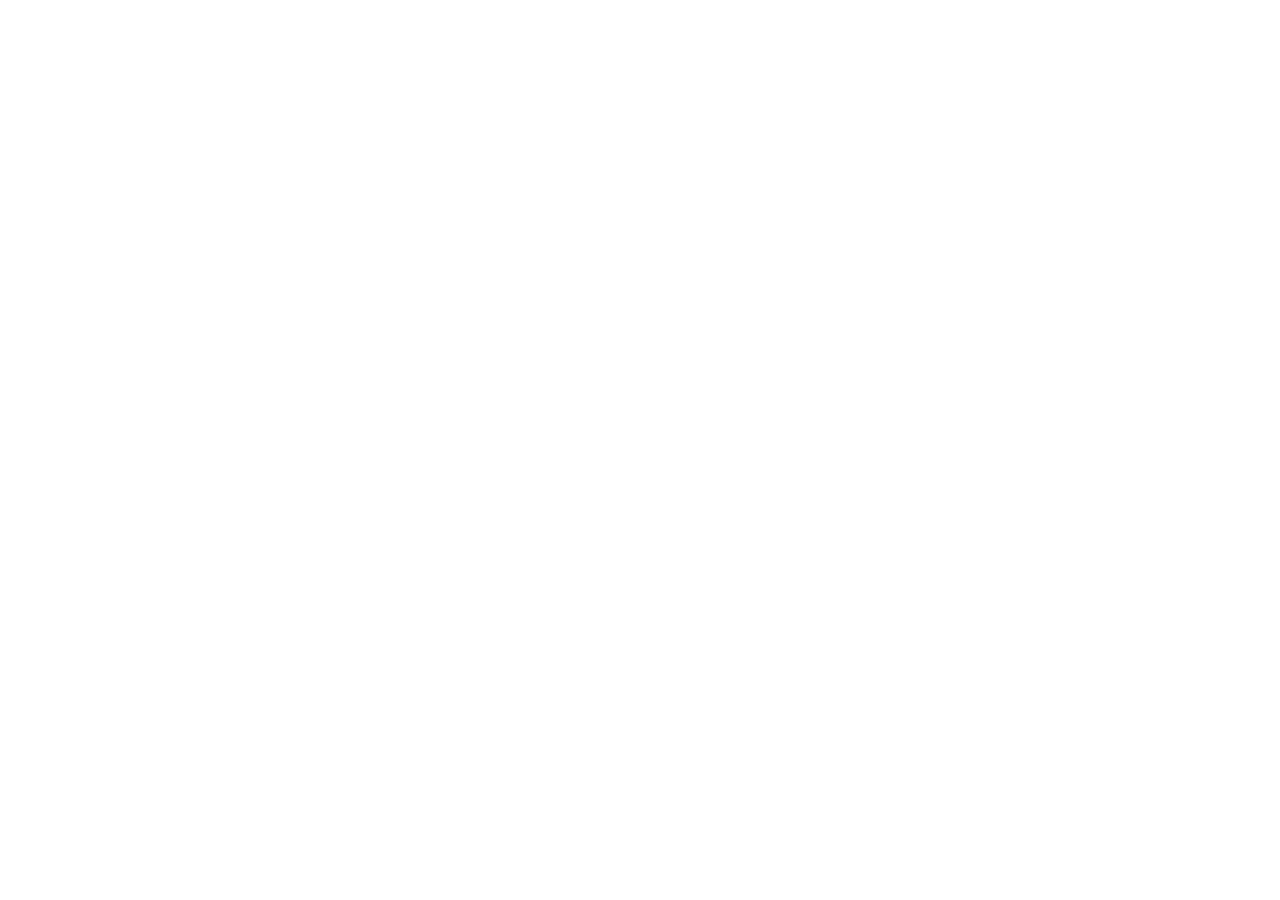
==== commit 087ed014: "Redirect legacy Pages site to the new website" ====
--- a/docs/index.html
+++ b/docs/index.html
@@ -1,511 +1,12 @@
 <!doctype html>
-<html lang="en" class="no-js">
+<html lang="en">
 <head>
   <meta charset="utf-8">
-  <meta name="viewport" content="width=device-width, initial-scale=1, viewport-fit=cover">
-  <title>ClefTune · Enjoy your Open-source Premiumness</title>
-  <meta name="description" content="ClefTune is a free, open-source desktop music client for Windows, macOS and Linux. Ad-free, gapless, synced lyrics, and it keeps playing when you close the window.">
-  <meta name="author" content="ettisafxrup">
-  <meta name="theme-color" content="#0b0b0f">
-  <meta property="og:type" content="website">
-  <meta property="og:title" content="ClefTune · Enjoy your Open-source Premiumness">
-  <meta property="og:description" content="Ad-free, gapless desktop music with synced lyrics. Free and open-source for Windows, macOS and Linux.">
-  <meta property="og:image" content="assets/logo.png">
-  <meta name="twitter:card" content="summary">
-  <link rel="icon" type="image/png" href="assets/logo.png">
-  <link rel="apple-touch-icon" href="assets/logo.png">
-  <link rel="preconnect" href="https://fonts.googleapis.com">
-  <link rel="preconnect" href="https://fonts.gstatic.com" crossorigin>
-  <link rel="preconnect" href="https://api.github.com" crossorigin>
-  <link href="https://fonts.googleapis.com/css2?family=Inter:wght@400;500;600;700;800;900&family=Instrument+Serif:ital@1&display=swap" rel="stylesheet">
-  <link rel="stylesheet" href="style.css">
-  <script defer src="script.js"></script>
+  <meta http-equiv="refresh" content="0; url=https://cleftunestream.github.io/">
+  <link rel="canonical" href="https://cleftunestream.github.io/">
+  <title>ClefTune</title>
 </head>
 <body>
-  <!-- icon sprite -->
-  <svg width="0" height="0" style="position:absolute" aria-hidden="true">
-    <symbol id="i-win" viewBox="0 0 24 24"><path d="M3 5.5 10 4.5v7H3v-6Zm0 13 7 1v-7H3v6Zm8 1.2 10 1.3v-8.5H11v7.2Zm0-15.4v7.2h10V3L11 4.3Z"/></symbol>
-    <symbol id="i-apple" viewBox="0 0 24 24"><path d="M16.4 12.6c0-2.6 2.1-3.8 2.2-3.9-1.2-1.8-3.1-2-3.7-2-1.6-.2-3.1.9-3.9.9-.8 0-2-.9-3.3-.9-1.7 0-3.3 1-4.2 2.5-1.8 3.1-.5 7.7 1.3 10.2.8 1.2 1.8 2.6 3.1 2.6 1.3-.1 1.7-.8 3.3-.8 1.5 0 1.9.8 3.3.8 1.4 0 2.2-1.2 3-2.5 1-1.4 1.4-2.8 1.4-2.9 0 0-2.6-1-2.5-4ZM13.9 4.9c.7-.8 1.2-2 1-3.2-1 0-2.2.7-3 1.5-.6.7-1.2 1.9-1 3.1 1.1.1 2.3-.6 3-1.4Z"/></symbol>
-    <symbol id="i-linux" viewBox="0 0 24 24"><path d="M12 2c-2 0-3.3 1.7-3.3 4.1 0 1.4.3 2.3-.5 3.6-.8 1.3-2.6 3.2-3 5.3-.2 1 .3 1.4.7 1.2.5-.2-.2 1.3 1.2 2.3-1.2.6-2.5.8-2.3 1.7.2.9 2.3.6 3.6 1.1 1.2.4 2.2.9 3 .2.4-.3 1.2-.4 1.6-.4s1.2.1 1.6.4c.8.7 1.8.2 3-.2 1.3-.5 3.4-.2 3.6-1.1.2-.9-1.1-1.1-2.3-1.7 1.4-1 .7-2.5 1.2-2.3.4.2.9-.2.7-1.2-.4-2.1-2.2-4-3-5.3-.8-1.3-.5-2.2-.5-3.6C15.3 3.7 14 2 12 2Zm-1.5 4.2c.4 0 .7.5.7 1.1 0 .3-.1.5-.2.7l-.6-.2c.1-.1.1-.3.1-.5 0-.3-.1-.5-.3-.5s-.3.2-.3.5v.1l-.5-.2v-.2c0-.4.4-.8 1.1-.8Zm3 0c.6 0 1 .4 1 .9v.2l-.6.2v-.1c0-.3-.2-.6-.4-.6s-.4.3-.4.6v.3l-.6.1-.1-.6c0-.6.5-1 1.1-1Zm-1.5 2c.8 0 2 .7 2 .9 0 .3-.9 1.1-2 1.1s-2-.9-2-1.1c0-.2 1.2-.9 2-.9Z"/></symbol>
-    <symbol id="i-dl" viewBox="0 0 24 24"><path d="M12 16 6.5 10.5l1.4-1.4 3.1 3.1V3h2v9.2l3.1-3.1 1.4 1.4L12 16Zm-7 5v-2h14v2H5Z"/></symbol>
-    <symbol id="i-gh" viewBox="0 0 24 24"><path d="M12 .5a11.5 11.5 0 0 0-3.64 22.41c.58.1.79-.25.79-.56v-2c-3.2.7-3.88-1.37-3.88-1.37-.53-1.33-1.28-1.69-1.28-1.69-1.05-.71.08-.7.08-.7 1.16.08 1.77 1.19 1.77 1.19 1.03 1.77 2.7 1.26 3.36.96.1-.75.4-1.26.73-1.55-2.55-.29-5.24-1.28-5.24-5.68 0-1.26.45-2.28 1.19-3.09-.12-.29-.52-1.46.11-3.05 0 0 .97-.31 3.17 1.18a11 11 0 0 1 5.77 0c2.2-1.49 3.17-1.18 3.17-1.18.63 1.59.23 2.76.11 3.05.74.81 1.19 1.83 1.19 3.09 0 4.41-2.69 5.38-5.25 5.67.41.36.78 1.06.78 2.14v3.17c0 .31.21.67.8.56A11.5 11.5 0 0 0 12 .5Z"/></symbol>
-    <symbol id="i-copy" viewBox="0 0 24 24"><path d="M9 3h10a2 2 0 0 1 2 2v12h-2V5H9V3ZM5 7h10a2 2 0 0 1 2 2v10a2 2 0 0 1-2 2H5a2 2 0 0 1-2-2V9a2 2 0 0 1 2-2Zm0 2v10h10V9H5Z"/></symbol>
-    <symbol id="i-check" viewBox="0 0 24 24"><path d="m9.5 16.6-4.3-4.3 1.4-1.4 2.9 2.9 7.9-7.9 1.4 1.4-9.3 9.3Z"/></symbol>
-    <symbol id="i-alert" viewBox="0 0 24 24"><path d="M12 2 1 21h22L12 2Zm-1 7h2v6h-2V9Zm0 8h2v2h-2v-2Z"/></symbol>
-    <symbol id="i-share" viewBox="0 0 24 24"><path d="M18 16a3 3 0 0 0-2.2 1l-7-4a3 3 0 0 0 0-2l7-4A3 3 0 1 0 15 5l-7 4a3 3 0 1 0 0 6l7 4a3 3 0 1 0 3-3Z"/></symbol>
-    <symbol id="i-up" viewBox="0 0 24 24"><path d="m12 7.2 6.5 6.5-1.4 1.4L12 10l-5.1 5.1-1.4-1.4L12 7.2Z"/></symbol>
-    <symbol id="i-ext" viewBox="0 0 24 24"><path d="M14 3h7v7h-2V6.4l-9.3 9.3-1.4-1.4L17.6 5H14V3ZM5 5h6v2H5v12h12v-6h2v6a2 2 0 0 1-2 2H5a2 2 0 0 1-2-2V7a2 2 0 0 1 2-2Z"/></symbol>
-  </svg>
-
-  <a class="skip" href="#main">Skip to content</a>
-  <div class="cursor" aria-hidden="true"><div class="cursor-clef"></div></div>
-  <div class="cursor-ring" aria-hidden="true"></div>
-  <div class="progress" aria-hidden="true"></div>
-
-  <header class="nav">
-    <a class="brand" href="#top" aria-label="ClefTune, back to top">
-      <img src="assets/logo.png" alt="" width="34" height="34">
-      <span>Clef<b>Tune</b></span>
-    </a>
-    <nav class="nav-links" id="nav-links" aria-label="Sections">
-      <a href="#features">Features</a>
-      <a href="#lyrics">Lyrics</a>
-      <a href="#how">How it works</a>
-      <a href="#download">Download</a>
-      <a href="#faq">FAQ</a>
-      <a class="nav-gh-link" href="https://github.com/ettisafxrup/ClefTune" target="_blank" rel="noopener"><svg aria-hidden="true"><use href="#i-gh"/></svg>Star on GitHub</a>
-    </nav>
-    <div class="nav-actions">
-      <a class="btn btn-primary btn-sm magnetic nav-dl" href="#download">
-        <svg width="18" height="18" aria-hidden="true"><use href="#i-dl"/></svg>
-        <span class="nav-dl-label">Download</span>
-      </a>
-      <a class="btn btn-ghost btn-sm magnetic nav-gh" href="https://github.com/ettisafxrup/ClefTune" target="_blank" rel="noopener" aria-label="Star ClefTune on GitHub">
-        <svg width="18" height="18" aria-hidden="true"><use href="#i-gh"/></svg>
-        <span>Star on GitHub</span>
-      </a>
-      <button class="menu-btn" type="button" aria-label="Open menu" aria-expanded="false" aria-controls="nav-links"><i></i><i></i></button>
-    </div>
-  </header>
-
-  <main id="main">
-    <!-- ============ HERO ============ -->
-    <section class="hero" id="top">
-      <canvas class="notes" aria-hidden="true"></canvas>
-      <div class="hero-glow" aria-hidden="true"></div>
-      <div class="staff" aria-hidden="true">
-        <svg viewBox="0 0 1440 200" preserveAspectRatio="none">
-          <path d="M0 20 Q 360 0 720 20 T 1440 20"/>
-          <path d="M0 60 Q 360 40 720 60 T 1440 60"/>
-          <path d="M0 100 Q 360 80 720 100 T 1440 100"/>
-          <path d="M0 140 Q 360 120 720 140 T 1440 140"/>
-          <path d="M0 180 Q 360 160 720 180 T 1440 180"/>
-        </svg>
-        <div class="flare"></div>
-      </div>
-
-      <div class="hero-inner">
-        <div class="hero-clef" aria-hidden="true">
-          <div class="clef-glow"></div>
-          <img src="assets/clef.png" alt="" width="211" height="480">
-        </div>
-
-        <a class="pill reveal" href="https://github.com/ettisafxrup/ClefTune/releases/latest" target="_blank" rel="noopener">
-          <span class="dot"></span> <span data-version>v1.0.0</span> is out · Free &amp; open-source
-          <svg width="14" height="14" aria-hidden="true"><use href="#i-ext"/></svg>
-        </a>
-        <h1 class="title" aria-label="ClefTune">
-          <span class="split">Clef</span><span class="split accent">Tune</span>
-        </h1>
-        <p class="tagline reveal">Enjoy your <em>open-source</em> Premiumness.</p>
-        <p class="lede reveal">A desktop music client that's ad-free, gapless and synced to your lyrics, and it keeps playing when you close the window.</p>
-
-        <div class="cta reveal">
-          <a class="btn btn-primary btn-lg magnetic hero-dl" href="#download">
-            <svg width="20" height="20" aria-hidden="true"><use href="#i-dl"/></svg>
-            <span class="hero-dl-label">Download free</span>
-          </a>
-          <a class="btn btn-ghost btn-lg magnetic" href="#features">See what it does</a>
-        </div>
-        <p class="cta-meta reveal"><span data-version>v1.0.0</span> · No account needed · No admin rights</p>
-
-        <ul class="platforms reveal" aria-label="Supported platforms">
-          <li><svg aria-hidden="true"><use href="#i-win"/></svg>Windows 10 / 11</li>
-          <li><svg aria-hidden="true"><use href="#i-apple"/></svg>macOS 11+</li>
-          <li><svg aria-hidden="true"><use href="#i-linux"/></svg>Linux, any distro</li>
-        </ul>
-      </div>
-
-      <a class="scroll-hint" href="#features" aria-label="Scroll to features"><span></span></a>
-    </section>
-
-    <!-- ============ MARQUEE ============ -->
-    <div class="marquee" aria-hidden="true">
-      <div class="marquee-track">
-        <span>Ad-free</span><i>𝄞</i><span>Gapless</span><i>♪</i><span>Synced lyrics</span><i>♫</i><span>Media keys</span><i>𝄞</i><span>Offline cache</span><i>♪</i><span>Sleep timer</span><i>♫</i><span>Radio mixes</span><i>𝄞</i><span>Zero setup</span><i>♪</i><span>Colors from album art</span><i>♫</i>
-        <span>Ad-free</span><i>𝄞</i><span>Gapless</span><i>♪</i><span>Synced lyrics</span><i>♫</i><span>Media keys</span><i>𝄞</i><span>Offline cache</span><i>♪</i><span>Sleep timer</span><i>♫</i><span>Radio mixes</span><i>𝄞</i><span>Zero setup</span><i>♪</i><span>Colors from album art</span><i>♫</i>
-      </div>
-    </div>
-
-    <!-- ============ FEATURES ============ -->
-    <section class="section" id="features">
-      <div class="section-head reveal">
-        <p class="kicker">Highlights</p>
-        <h2>Everything you wanted.<br><span class="muted">Nothing you didn't.</span></h2>
-      </div>
-
-      <div class="cards">
-        <article class="card reveal" style="--d:0">
-          <div class="card-icon"><svg viewBox="0 0 24 24"><path d="M12 3a9 9 0 0 0-9 9v6a3 3 0 0 0 3 3h1v-8H5v-1a7 7 0 0 1 14 0v1h-2v8h1a3 3 0 0 0 3-3v-6a9 9 0 0 0-9-9Z"/></svg></div>
-          <h3>Music that doesn't stop</h3>
-          <p>Audio plays inside the app, not a browser tab. Close the window and the music keeps going. Bring it back from the tray, menu or Dock.</p>
-        </article>
-        <article class="card reveal" style="--d:1">
-          <div class="card-icon"><svg viewBox="0 0 24 24"><path d="M13 2 4 14h6l-1 8 9-12h-6l1-8Z"/></svg></div>
-          <h3>Starts in ~0.5 s</h3>
-          <p>A lean, single-client stream lookup. Upcoming songs, and the one under your pointer, are prepared ahead, so they start almost instantly.</p>
-        </article>
-        <article class="card reveal" style="--d:2">
-          <div class="card-icon"><svg viewBox="0 0 24 24"><path d="M12 14a3 3 0 0 0 3-3V5a3 3 0 0 0-6 0v6a3 3 0 0 0 3 3Zm5-3a5 5 0 0 1-10 0H5a7 7 0 0 0 6 6.92V21h2v-3.08A7 7 0 0 0 19 11h-2Z"/></svg></div>
-          <h3>Lyrics, properly</h3>
-          <p>Time-synced from LRCLIB, YouTube Music and KuGou, with word-by-word highlighting, click-to-seek and per-song timing nudges.</p>
-        </article>
-        <article class="card reveal" style="--d:0">
-          <div class="card-icon"><svg viewBox="0 0 24 24"><path d="M13.5 1.5S14 4 14 6c0 2-1.3 3.5-3.2 3.5-1.9 0-3.3-1.5-3.3-3.5V5.8A10 10 0 0 0 5 12a7 7 0 0 0 14 0c0-4.4-2.2-8.3-5.5-10.5ZM11.7 19c-1.8 0-3.2-1.4-3.2-3.1 0-1.6 1-2.7 2.8-3.1 1.8-.4 3.6-1.2 4.6-2.6.4 1.3.6 2.7.6 4.1 0 2.6-2.1 4.7-4.8 4.7Z"/></svg></div>
-          <h3>Popular first</h3>
-          <p>Search puts the songs people actually play on top, ranked by play count, while keeping results that match what you typed.</p>
-        </article>
-        <article class="card reveal" style="--d:1">
-          <div class="card-icon"><svg viewBox="0 0 24 24"><path d="M12 1 3 5v6c0 5.6 3.8 10.7 9 12 5.2-1.3 9-6.4 9-12V5l-9-4Zm-1.5 15.5-4-4 1.4-1.4 2.6 2.6 6-6 1.4 1.4-7.4 7.4Z"/></svg></div>
-          <h3>Safe sign-in</h3>
-          <p>Sign in to Google in your own browser, never an embedded window. ClefTune picks the login up automatically. Optional, always.</p>
-        </article>
-        <article class="card reveal" style="--d:2">
-          <div class="card-icon"><svg viewBox="0 0 24 24"><path d="m12 2 9 5v10l-9 5-9-5V7l9-5Zm0 2.3L5.4 8 12 11.7 18.6 8 12 4.3ZM5 9.7v6.1l6 3.4v-6.1L5 9.7Zm8 9.5 6-3.4V9.7l-6 3.4v6.1Z"/></svg></div>
-          <h3>Zero setup</h3>
-          <p>Every installer brings its own Python, FFmpeg and JavaScript runtime. No admin rights, nothing to install first.</p>
-        </article>
-      </div>
-    </section>
-
-    <!-- ============ STATS ============ -->
-    <section class="stats" aria-label="ClefTune in numbers">
-      <div class="stat reveal"><b><span class="count" data-to="0">0</span></b><span>ads, ever</span></div>
-      <div class="stat reveal"><b>~<span class="count" data-to="0.5" data-dec="1">0.5</span>s</b><span>to start a song</span></div>
-      <div class="stat reveal"><b><span class="count" data-to="50">50</span></b><span>recent songs cached offline</span></div>
-      <div class="stat reveal"><b><span class="count" data-to="3">3</span></b><span>desktop platforms</span></div>
-    </section>
-
-    <!-- ============ NOW PLAYING / LYRICS ============ -->
-    <section class="section split-section" id="lyrics">
-      <div class="section-head reveal">
-        <p class="kicker">Now Playing</p>
-        <h2>Lyrics that<br><span class="serif">sing along</span> with you.</h2>
-        <p class="muted">A full-screen player over a blurred album-art backdrop. Synced lyrics light up word by word. Click any line to jump there. Auto-scroll politely pauses while you scroll yourself.</p>
-        <ul class="ticks">
-          <li>LRCLIB → YouTube Music → KuGou fallback chain</li>
-          <li>±0.25 s timing nudges, remembered per song</li>
-          <li>Saved for offline listening</li>
-        </ul>
-        <p class="hint-line"><span class="hint-dot"></span><span class="hint-text">Try it: click a lyric line or the progress bar.</span></p>
-      </div>
-
-      <div class="player reveal" role="img" aria-label="Animated preview of the Now Playing screen with synced lyrics">
-        <div class="player-bg"></div>
-        <div class="player-top">
-          <div class="art"><img src="assets/clef.png" alt="" width="211" height="480"></div>
-          <div class="meta">
-            <b>Close The Window</b>
-            <span>The Background Process</span>
-            <div class="eq" aria-hidden="true"><i></i><i></i><i></i><i></i><i></i></div>
-          </div>
-        </div>
-        <div class="lyrics" aria-hidden="true"></div>
-        <div class="bar">
-          <span class="time cur">0:00</span>
-          <div class="track"><div class="fill"></div><div class="knob"></div></div>
-          <span class="time">3:24</span>
-        </div>
-        <div class="controls">
-          <svg viewBox="0 0 24 24" aria-hidden="true"><path d="M10.6 12.6 14 16l-1.4 1.4-4.8-4.8L4 16.4V9h7.4L8.2 12.2l2.4.4ZM14 4h6v6l-2.3-2.3-3.5 3.5-1.4-1.4 3.5-3.5L14 4Zm6 10v6h-6l2.3-2.3-2.5-2.5 1.4-1.4 2.5 2.5L20 14Z"/></svg>
-          <svg viewBox="0 0 24 24" aria-hidden="true"><path d="M6 6h2v12H6V6Zm3.5 6L18 18V6l-8.5 6Z"/></svg>
-          <button class="play" type="button" aria-label="Pause preview">
-            <svg class="i-pause" viewBox="0 0 24 24"><path d="M6 5h4v14H6V5Zm8 0h4v14h-4V5Z"/></svg>
-            <svg class="i-play" viewBox="0 0 24 24"><path d="M7 4.5v15L19.5 12 7 4.5Z"/></svg>
-          </button>
-          <svg viewBox="0 0 24 24" aria-hidden="true"><path d="M16 6h2v12h-2V6ZM6 18l8.5-6L6 6v12Z"/></svg>
-          <svg viewBox="0 0 24 24" aria-hidden="true"><path d="M7 7h10v3l4-4-4-4v3H5v6h2V7Zm10 10H7v-3l-4 4 4 4v-3h12v-6h-2v4Z"/></svg>
-        </div>
-      </div>
-    </section>
-
-    <!-- ============ EVERYTHING ELSE ============ -->
-    <section class="section" id="more">
-      <div class="section-head reveal center">
-        <p class="kicker">And the rest</p>
-        <h2>A whole music app,<br><span class="muted">tuned for the desktop.</span></h2>
-      </div>
-      <div class="chips">
-        <div class="chip reveal"><b>Browse</b>Home feed, charts, moods &amp; genres, new releases, albums, artists, playlists</div>
-        <div class="chip reveal"><b>Search</b>Live suggestions, filters, top result, duplicates removed</div>
-        <div class="chip reveal"><b>Playback</b>Shuffle, gapless repeat-one, drag-to-reorder queue, autoplay radio</div>
-        <div class="chip reveal"><b>Sleep timer</b>Drift off. It'll stop for you, and resume where you left off.</div>
-        <div class="chip reveal"><b>Library</b>Likes, your playlists, saved albums &amp; artists, history, 30-day stats</div>
-        <div class="chip reveal"><b>Downloads</b>Permanent offline copies, tagged with cover art</div>
-        <div class="chip reveal"><b>Desktop-native</b>Media keys, MPRIS on Linux, tray icon</div>
-        <div class="chip reveal"><b>Themes</b>Dark, light or system, with colors pulled from album art</div>
-        <div class="chip reveal"><b>Self-healing</b>One-click YouTube engine update, checksum-verified</div>
-      </div>
-    </section>
-
-    <!-- ============ HOW IT WORKS ============ -->
-    <section class="section" id="how">
-      <div class="section-head reveal center">
-        <p class="kicker">How it works</p>
-        <h2>Two programs.<br><span class="muted">One very stubborn song.</span></h2>
-        <p class="muted narrow">The UI is just a remote control. The Python core does the real work and keeps running until you Quit, which is why closing the window never stops the music.</p>
-      </div>
-
-      <div class="diagram reveal">
-        <div class="node ui">
-          <small>Interface</small>
-          <b>Plain HTML / CSS / JS</b>
-          <span>Window add-on or any browser</span>
-        </div>
-        <div class="wire" aria-hidden="true">
-          <span class="wire-label">JSON-RPC + SSE · 127.0.0.1 · per-launch token</span>
-          <i class="pulse"></i><i class="pulse p2"></i><i class="pulse p3"></i>
-        </div>
-        <div class="node core">
-          <small>ClefTune core · Python</small>
-          <b>Queue · Streams · Lyrics · Library</b>
-          <span>FFmpeg + miniaudio native engine</span>
-        </div>
-        <div class="wire" aria-hidden="true">
-          <span class="wire-label">metadata + audio only, no ad system involved</span>
-          <i class="pulse"></i><i class="pulse p2"></i><i class="pulse p3"></i>
-        </div>
-        <div class="node src">
-          <small>Sources</small>
-          <b>YouTube Music · LRCLIB · KuGou</b>
-          <span>via yt-dlp &amp; ytmusicapi</span>
-        </div>
-      </div>
-
-      <div class="trust reveal">
-        <div><svg aria-hidden="true"><use href="#i-check"/></svg><span><b>Local only.</b> The core listens on 127.0.0.1 and nothing else.</span></div>
-        <div><svg aria-hidden="true"><use href="#i-check"/></svg><span><b>Token-guarded.</b> Every call needs a random per-launch token.</span></div>
-        <div><svg aria-hidden="true"><use href="#i-check"/></svg><span><b>Your login stays put.</b> Stored only on your computer, never sent elsewhere.</span></div>
-      </div>
-    </section>
-
-    <!-- ============ SHORTCUTS ============ -->
-    <section class="section" id="keys">
-      <div class="section-head reveal center">
-        <p class="kicker">Keyboard first</p>
-        <h2>Go on, <span class="serif">press a key.</span></h2>
-        <p class="muted keys-hint">These light up as you type, just like in the app.</p>
-      </div>
-      <div class="keys reveal">
-        <div class="key" data-k=" "><kbd class="wide">Space</kbd><span>Play / Pause</span></div>
-        <div class="key" data-k="ArrowLeft ArrowRight"><kbd>←</kbd><kbd>→</kbd><span>Seek 5 s</span></div>
-        <div class="key" data-k="ArrowUp ArrowDown"><kbd>↑</kbd><kbd>↓</kbd><span>Volume</span></div>
-        <div class="key" data-k="l"><kbd>L</kbd><span>Like</span></div>
-        <div class="key" data-k="s r"><kbd>S</kbd><kbd>R</kbd><span>Shuffle / Repeat</span></div>
-        <div class="key" data-k="q y"><kbd>Q</kbd><kbd>Y</kbd><span>Queue / Lyrics</span></div>
-        <div class="key" data-k="/"><kbd>/</kbd><span>Search</span></div>
-        <div class="key" data-k="m"><kbd>M</kbd><span>Mute</span></div>
-        <div class="key" data-k="Escape"><kbd>Esc</kbd><span>Leave Now Playing</span></div>
-      </div>
-    </section>
-
-    <!-- ============ DOWNLOAD ============ -->
-    <section class="section download" id="download">
-      <div class="download-glow" aria-hidden="true"></div>
-      <div class="section-head reveal center">
-        <img class="dl-logo" src="assets/logo.png" alt="" width="104" height="104">
-        <p class="kicker">Download</p>
-        <h2>Ready when you are.</h2>
-        <p class="muted"><span data-version>v1.0.0</span> · <span data-date>released Oct 27, 2026</span> · Free forever</p>
-      </div>
-
-      <!-- recommended installer, filled in by script.js after platform detection -->
-      <div class="rec" hidden aria-live="polite">
-        <div class="rec-main">
-          <p class="rec-badge"><span class="dot"></span><span class="rec-detected">Detected your system</span></p>
-          <div class="rec-title">
-            <svg class="rec-icon" aria-hidden="true"><use href="#i-apple"/></svg>
-            <div>
-              <h3 class="rec-name">ClefTune for macOS</h3>
-              <p class="rec-req muted">macOS 11 or newer</p>
-            </div>
-          </div>
-          <a class="btn btn-primary btn-lg rec-btn magnetic" href="#all-downloads" download>
-            <svg width="20" height="20" aria-hidden="true"><use href="#i-dl"/></svg>
-            <span class="rec-btn-label">Download</span>
-            <span class="rec-btn-size"></span>
-          </a>
-          <p class="rec-file"><code></code></p>
-          <p class="rec-alt"></p>
-        </div>
-        <div class="rec-steps">
-          <p class="steps-title">Install in three steps</p>
-          <ol class="steps"></ol>
-        </div>
-      </div>
-
-      <!-- shown on phones and tablets -->
-      <div class="mobile-note" hidden>
-        <div class="mobile-icon" aria-hidden="true">
-          <svg viewBox="0 0 24 24"><path d="M4 5a2 2 0 0 1 2-2h12a2 2 0 0 1 2 2v9H4V5Zm2 0v7h12V5H6ZM2 16h20v1a3 3 0 0 1-3 3H5a3 3 0 0 1-3-3v-1Z"/></svg>
-        </div>
-        <h3>ClefTune is a desktop app</h3>
-        <p class="muted">It runs on Windows, macOS and Linux computers. Send this page to your computer and grab it there.</p>
-        <div class="mobile-actions">
-          <button class="btn btn-primary share-btn" type="button">
-            <svg width="18" height="18" aria-hidden="true"><use href="#i-share"/></svg>
-            <span>Send link to my computer</span>
-          </button>
-          <button class="btn btn-ghost copy-link" type="button">
-            <svg width="18" height="18" aria-hidden="true"><use href="#i-copy"/></svg>
-            <span>Copy link</span>
-          </button>
-        </div>
-        <p class="fine">On Android? ClefTune was inspired by <a href="https://github.com/MetrolistGroup/Metrolist" target="_blank" rel="noopener">Metrolist</a>, a separate open-source app.</p>
-      </div>
-
-      <h3 class="all-title reveal" id="all-downloads"><span>All downloads</span></h3>
-      <div class="os-grid">
-        <article class="os reveal" data-os="windows">
-          <svg class="os-icon" aria-hidden="true"><use href="#i-win"/></svg>
-          <h4>Windows</h4>
-          <p class="os-req">Windows 10 / 11 · 64-bit</p>
-          <a class="dl-link" data-asset="win" href="https://github.com/ettisafxrup/ClefTune/releases/download/v1.0.0/ClefTune-1.0.0-windows-x64-setup.exe" download>
-            <svg aria-hidden="true"><use href="#i-dl"/></svg>
-            <span><b>Installer (.exe)</b><small data-size="win">81 MB</small></span>
-          </a>
-          <ul class="os-notes">
-            <li>No admin rights needed</li>
-            <li>SmartScreen may warn: <i>More info → Run anyway</i></li>
-          </ul>
-        </article>
-        <article class="os reveal" data-os="mac" style="--d:1">
-          <svg class="os-icon" aria-hidden="true"><use href="#i-apple"/></svg>
-          <h4>macOS</h4>
-          <p class="os-req">macOS 11 Big Sur or newer</p>
-          <a class="dl-link" data-asset="mac-arm" href="https://github.com/ettisafxrup/ClefTune/releases/download/v1.0.0/ClefTune-1.0.0-macos-arm64.pkg" download>
-            <svg aria-hidden="true"><use href="#i-dl"/></svg>
-            <span><b>Apple Silicon (M1 and later)</b><small data-size="mac-arm">92 MB</small></span>
-          </a>
-          <a class="dl-link" data-asset="mac-intel" href="https://github.com/ettisafxrup/ClefTune/releases/download/v1.0.0/ClefTune-1.0.0-macos-x86_64.pkg" download>
-            <svg aria-hidden="true"><use href="#i-dl"/></svg>
-            <span><b>Intel Mac</b><small data-size="mac-intel">102 MB</small></span>
-          </a>
-          <ul class="os-notes">
-            <li>Blocked? <i>System Settings → Privacy &amp; Security → Open Anyway</i></li>
-          </ul>
-        </article>
-        <article class="os reveal" data-os="linux" style="--d:2">
-          <svg class="os-icon" aria-hidden="true"><use href="#i-linux"/></svg>
-          <h4>Linux</h4>
-          <p class="os-req">x86-64 · any distro</p>
-          <a class="dl-link" data-asset="linux" href="https://github.com/ettisafxrup/ClefTune/releases/download/v1.0.0/ClefTune-1.0.0-linux-x86_64.run" download>
-            <svg aria-hidden="true"><use href="#i-dl"/></svg>
-            <span><b>Self-installer (.run)</b><small data-size="linux">180 MB</small></span>
-          </a>
-          <div class="cmd">
-            <code>chmod +x ClefTune-*.run &amp;&amp; ./ClefTune-*.run</code>
-            <button class="copy" type="button" data-copy="chmod +x ClefTune-*.run &amp;&amp; ./ClefTune-*.run" aria-label="Copy install command"><svg aria-hidden="true"><use href="#i-copy"/></svg></button>
-          </div>
-          <ul class="os-notes"><li>No root needed</li></ul>
-        </article>
-      </div>
-
-      <div class="callout warn reveal">
-        <svg aria-hidden="true"><use href="#i-alert"/></svg>
-        <p><b>Please note:</b> ClefTune is an unofficial fan project. It talks to YouTube's internal APIs the same way yt-dlp does, which YouTube's Terms of Service don't allow. Use it for personal listening, at your own risk.</p>
-      </div>
-
-      <p class="dl-more reveal">
-        <a href="https://github.com/ettisafxrup/ClefTune/releases" target="_blank" rel="noopener">Release notes &amp; older versions <svg aria-hidden="true"><use href="#i-ext"/></svg></a>
-        <a href="https://github.com/ettisafxrup/ClefTune#-run-from-source" target="_blank" rel="noopener">Run from source <svg aria-hidden="true"><use href="#i-ext"/></svg></a>
-      </p>
-    </section>
-
-    <!-- ============ GOOD TO KNOW ============ -->
-    <section class="section" id="good-to-know">
-      <div class="section-head reveal center">
-        <p class="kicker">Good to know</p>
-        <h2>Four things worth<br><span class="serif">remembering.</span></h2>
-      </div>
-      <div class="notes-grid">
-        <article class="note reveal">
-          <span class="note-num">01</span>
-          <h3>Closing isn't quitting</h3>
-          <p>Closing the window (or browser tab) keeps the music playing. To stop completely, use <b>Quit</b> at the bottom of the sidebar or in the tray menu. Change it in <i>Settings → Window</i>.</p>
-        </article>
-        <article class="note reveal" style="--d:1">
-          <span class="note-num">02</span>
-          <h3>Songs stopped loading?</h3>
-          <p>YouTube changes things every few weeks. Open <i>Settings → About → Update YouTube engine</i>. It fetches a checksum-verified yt-dlp and needs no reinstall.</p>
-        </article>
-        <article class="note reveal" style="--d:2">
-          <span class="note-num">03</span>
-          <h3>Sign-in is optional</h3>
-          <p>It happens in your own browser, and the login stays on this computer. On Windows, if Chrome or Edge sign-in fails (they encrypt cookies), use Firefox or <i>Advanced</i>.</p>
-        </article>
-        <article class="note reveal" style="--d:3">
-          <span class="note-num">04</span>
-          <h3>Your music stays yours</h3>
-          <p>Downloads are saved to <code>Music/ClefTune</code> and are never deleted, even when you uninstall the app.</p>
-        </article>
-      </div>
-    </section>
-
-    <!-- ============ FAQ ============ -->
-    <section class="section" id="faq">
-      <div class="section-head reveal center">
-        <p class="kicker">FAQ</p>
-        <h2>Questions, answered.</h2>
-      </div>
-      <div class="faq reveal">
-        <details>
-          <summary>Is ClefTune really free?</summary>
-          <div class="faq-body"><p>Yes. It's open-source under the GPL-3.0 license, with no ads and no subscription. You don't even need an account to listen.</p></div>
-        </details>
-        <details>
-          <summary>Do I need YouTube Music Premium?</summary>
-          <div class="faq-body"><p>No. Signing in is optional and brings your likes, playlists and history (likes sync back). If you do have Premium, turn on <i>Use account for playback</i> for Premium audio quality and age-restricted songs.</p></div>
-        </details>
-        <details>
-          <summary>Window or browser: which should I pick?</summary>
-          <div class="faq-body"><p>The installer asks. <b>In its own window</b> (recommended) installs a small window add-on. <b>In my web browser</b> is a smaller install that opens the player as a tab. You can switch any time in <i>Settings → Window</i>.</p></div>
-        </details>
-        <details>
-          <summary>Why does Windows or macOS warn me about the installer?</summary>
-          <div class="faq-body"><p>The builds aren't signed with a paid developer certificate yet. On Windows, click <i>More info → Run anyway</i>. On macOS, go to <i>System Settings → Privacy &amp; Security → Open Anyway</i>. The full source is on GitHub if you'd rather build it yourself.</p></div>
-        </details>
-        <details>
-          <summary>Is there a phone version?</summary>
-          <div class="faq-body"><p>No, ClefTune is made for Windows, macOS and Linux computers. On Android, check out <a href="https://github.com/MetrolistGroup/Metrolist" target="_blank" rel="noopener">Metrolist</a>, the separate open-source app that inspired ClefTune.</p></div>
-        </details>
-        <details>
-          <summary>How do I uninstall it?</summary>
-          <div class="faq-body">
-            <ul>
-              <li><b>Windows:</b> <i>Settings → Apps → ClefTune → Uninstall</i>. It asks whether to also delete your library.</li>
-              <li><b>macOS:</b> run <code>/Library/Application Support/ClefTune/Uninstall ClefTune.command</code></li>
-              <li><b>Linux:</b> run the installer again and choose <i>Uninstall</i>, or run <code>~/.local/lib/cleftune/uninstall.sh</code> (add <code>--purge</code> to delete your library too).</li>
-            </ul>
-          </div>
-        </details>
-        <details>
-          <summary>Is it affiliated with YouTube or Google?</summary>
-          <div class="faq-body"><p>No. ClefTune is an unofficial fan project and isn't affiliated with YouTube, Google or Metrolist. Use it for personal listening, at your own risk.</p></div>
-        </details>
-      </div>
-    </section>
-  </main>
-
-  <!-- ============ FOOTER / CREDITS ============ -->
-  <footer class="footer">
-    <div class="credit reveal">
-      <p class="made">Made <span class="beat">🎼</span> with <span class="beat heart">🤍</span> for people who just want to listen</p>
-      <a class="handle magnetic" href="https://github.com/ettisafxrup" target="_blank" rel="noopener">~ @ettisafxrup</a>
-    </div>
-    <div class="foot-row">
-      <span>© 2026 ClefTune · <a href="https://github.com/ettisafxrup/ClefTune/blob/main/LICENSE" target="_blank" rel="noopener">GPL-3.0</a></span>
-      <span class="tags">
-        <a href="https://github.com/ettisafxrup/ClefTune" target="_blank" rel="noopener">#ClefTune</a>
-        <a href="https://github.com/ettisafxrup" target="_blank" rel="noopener">#ettisafxrup</a>
-        <a href="https://github.com/ettisafxrup/ClefTune" target="_blank" rel="noopener">#OpenSource</a>
-      </span>
-      <span>Built on ytmusicapi · yt-dlp · FFmpeg · miniaudio · LRCLIB</span>
-    </div>
-    <p class="disclaimer">ClefTune is an unofficial fan project inspired by Metrolist. It is not affiliated with YouTube, Google or Metrolist.</p>
-  </footer>
-
-  <button class="to-top" type="button" aria-label="Back to top"><svg aria-hidden="true"><use href="#i-up"/></svg></button>
-  <div class="toast" role="status" aria-live="polite"></div>
+  <p>ClefTune has moved to <a href="https://cleftunestream.github.io/">cleftunestream.github.io</a>.</p>
 </body>
 </html>
